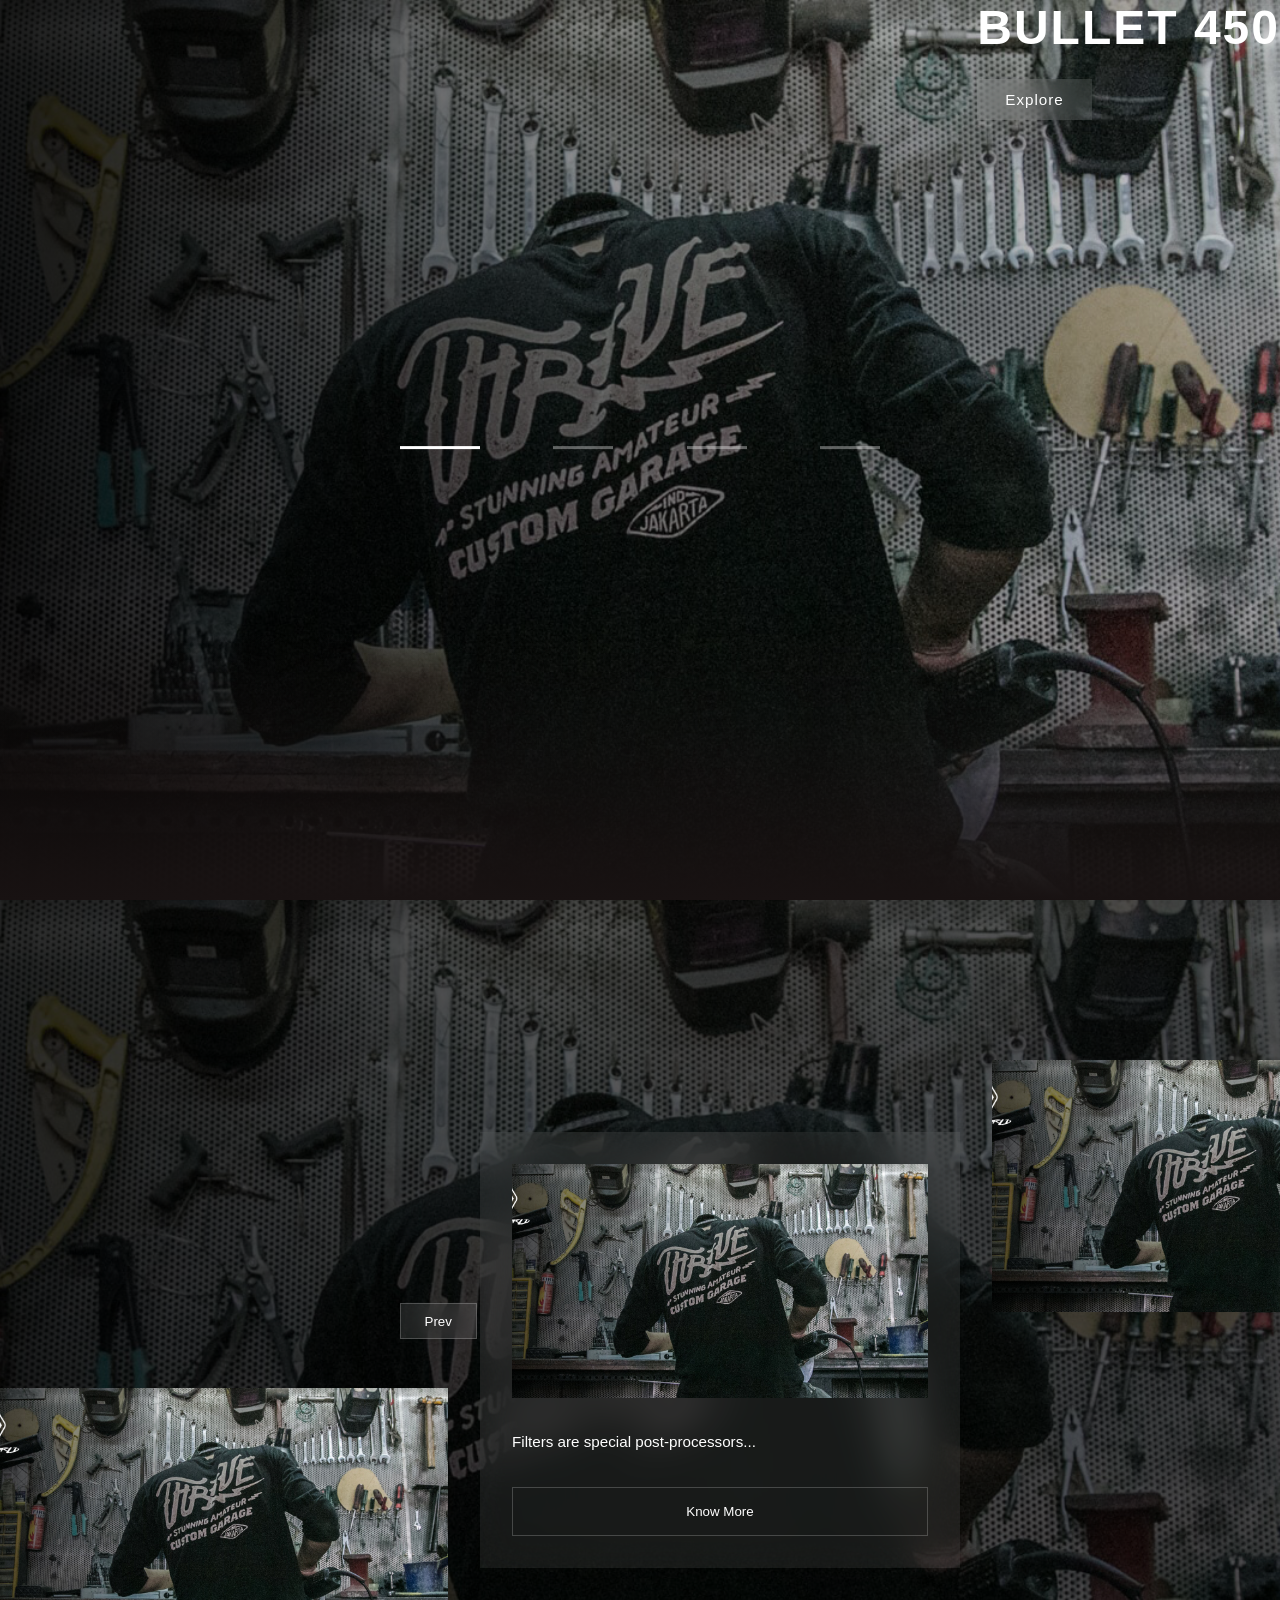
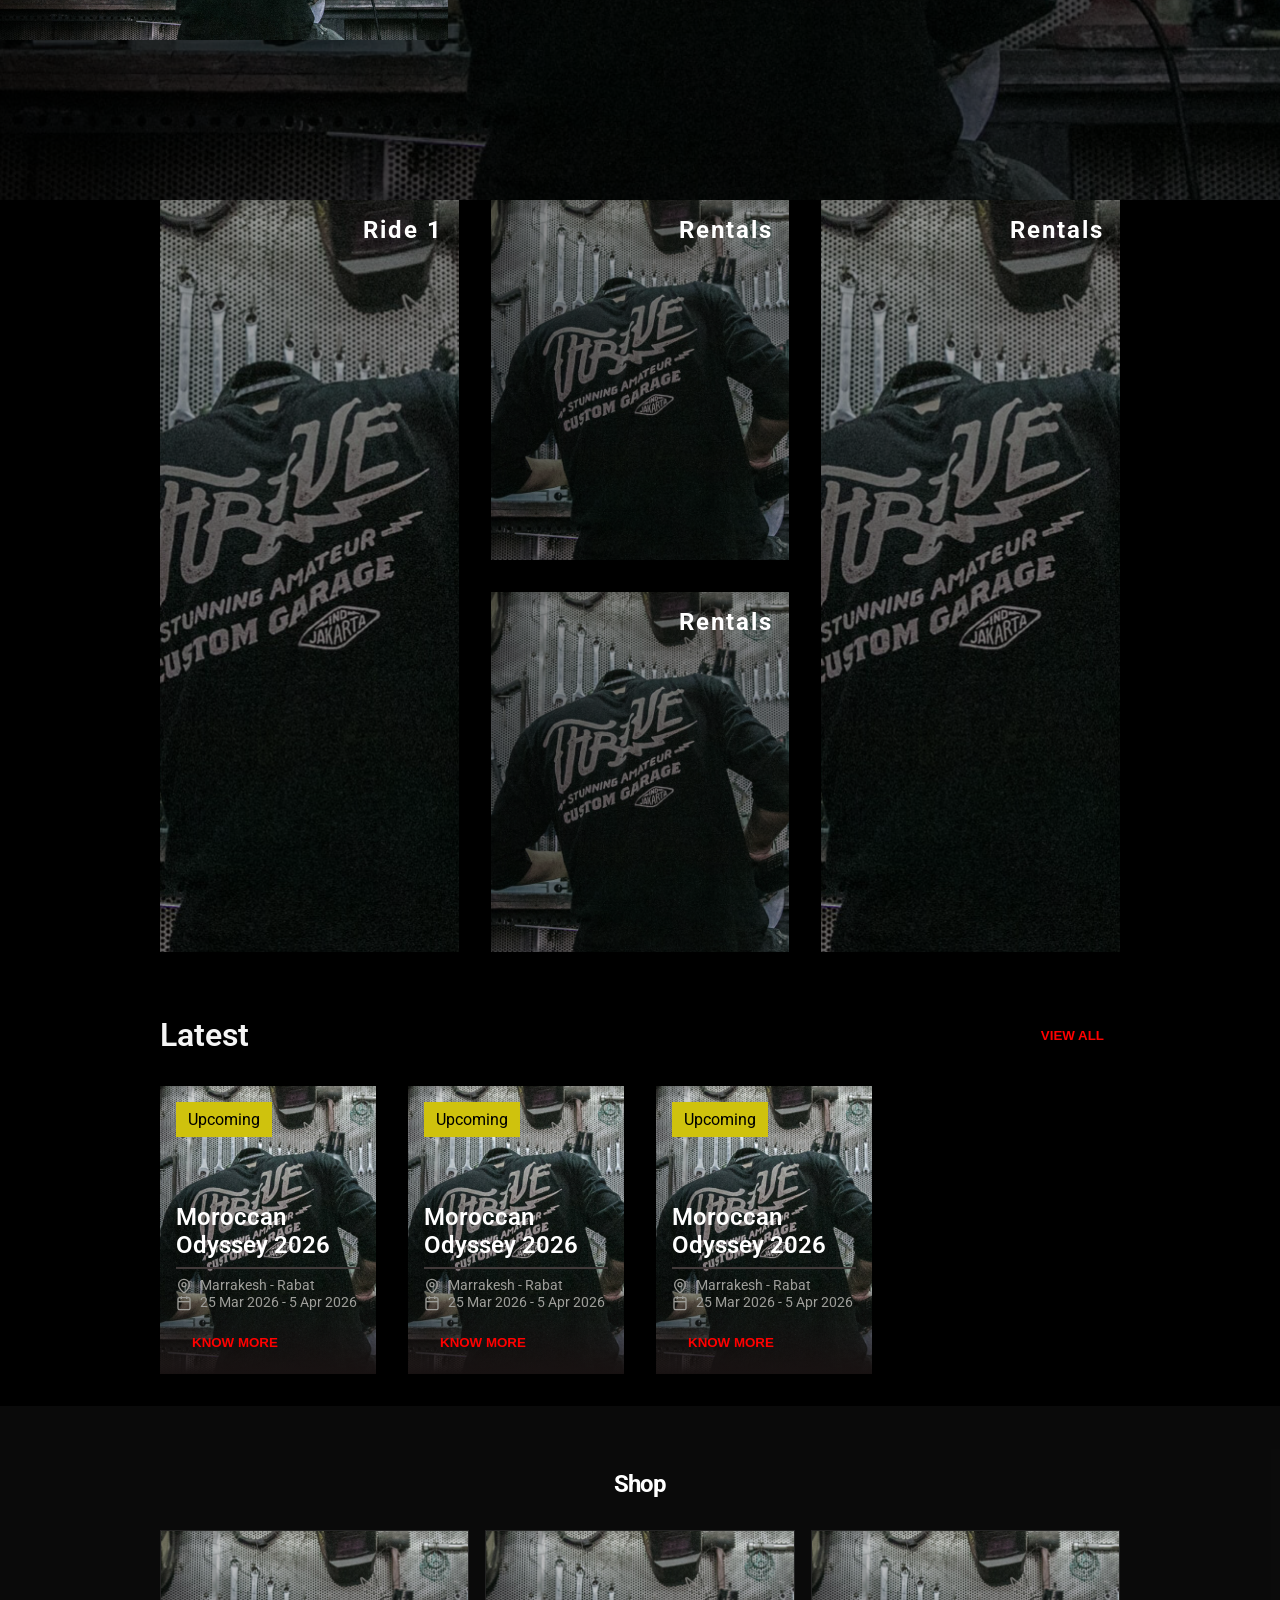
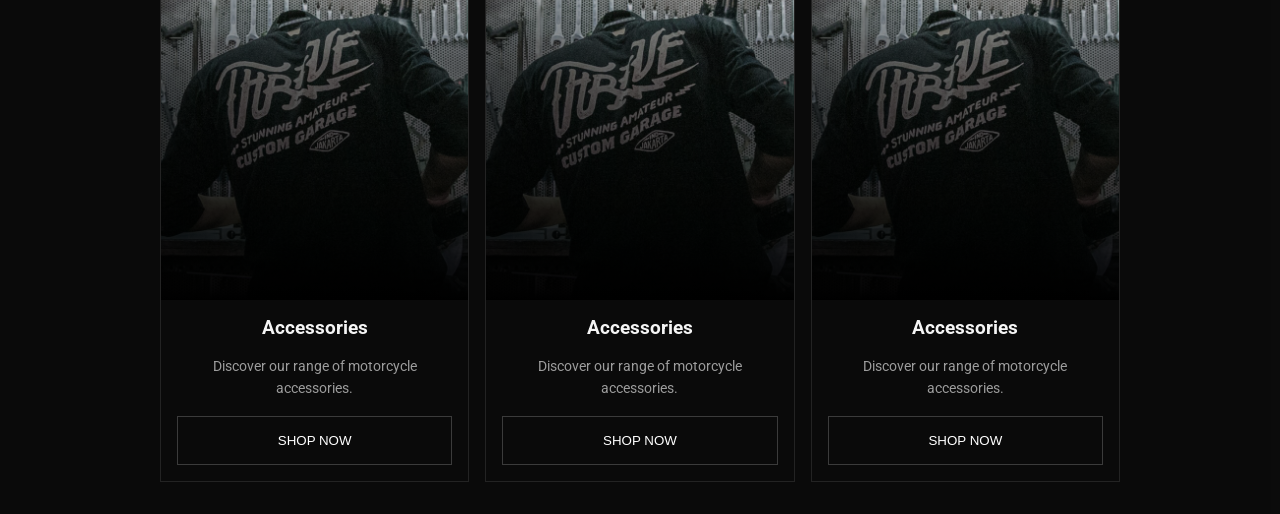
==== index.html @ ddded39f "Add shop section with layout, styling, and responsive design" ====
<!doctype html>
<html lang="en">
  <head>
    <meta charset="UTF-8" />
    <meta name="viewport" content="width=device-width, initial-scale=1.0" />
    <title>Document</title>

    <link rel="preconnect" href="https://fonts.googleapis.com" />
    <link
      href="https://fonts.googleapis.com/css2?family=Roboto:wght@400;700&display=swap"
      rel="stylesheet"
    />

    <link rel="stylesheet" href="/index.css" />
    <link rel="stylesheet" href="/styles/latest.css" />
    <link rel="stylesheet" href="/styles/shop.css" />
  </head>
  <body>
    <!-- Hero Slider-->

    <section class="hero-banner-slide">
      <div class="background">
        <img src="/assets/image.jpg" alt="Hero Banner Slide 1" />
      </div>
      <div class="top-content">
        <div class="content-wrapper">
          <div class="inner-wrapper">
            <div class="info">
              <h2>Bullet 450</h2>
              <button>Explore</button>
            </div>

            <div class="navigation-container">
              <div class="navigation-item active"></div>
              <div class="navigation-item"></div>
              <div class="navigation-item"></div>
              <div class="navigation-item"></div>
            </div>
          </div>
        </div>
      </div>
    </section>

    <!-- Headlights Slider-->
    <div class="highlight-slider">
      <div class="background">
        <img src="/assets/image.jpg" />
      </div>
      <div class="bg-overlay"></div>

      <div class="top-content-wrapper">
        <div class="navigation-container">
          <button>Prev</button>
          <button>Next</button>
        </div>

        <div class="slides-track">
          <div class="side-slide left-slide">
            <img src="/assets/image.jpg" />
          </div>

          <div class="center-slide">
            <div class="card-wrapper">
              <div class="image-wrapper">
                <img src="/assets/image.jpg" />
              </div>
              <p>Filters are special post-processors...</p>
              <button>Know More</button>
            </div>
          </div>

          <div class="side-slide right-slide">
            <img src="/assets/image.jpg" />
          </div>
        </div>
      </div>
    </div>

    <!-- Motorcycles -->
    <!-- Moto Culture -->
    <!-- Rides -->
    <section class="page-container">
      <div class="rides-container">
        <div class="ride-card one">
          <div class="image-wrapper">
            <img src="/assets/image.jpg" />
          </div>
          <div class="content-wrapper">
            <h3>Ride 1</h3>
          </div>
        </div>

        <div class="ride-card two">
          <div class="image-wrapper">
            <img src="/assets/image.jpg" />
          </div>
          <div class="content-wrapper">
            <h3>Rentals</h3>
          </div>
        </div>

        <div class="ride-card three">
          <div class="image-wrapper">
            <img src="/assets/image.jpg" />
          </div>
          <div class="content-wrapper">
            <h3>Rentals</h3>
          </div>
        </div>

        <div class="ride-card four">
          <div class="image-wrapper">
            <img src="/assets/image.jpg" />
          </div>
          <div class="content-wrapper">
            <h3>Rentals</h3>
          </div>
        </div>
      </div>
    </section>
    <!--  Latest-->

    <div class="page-container">
      <section class="latest-container">
        <div class="latest-top-content">
          <h2>Latest</h2>
          <button>View All</button>
        </div>

        <div class="latest-cards-container">
          <div class="latest-card">
            <div class="image-wrapper">
              <img src="/assets/image.jpg" alt="Moroccan Odyssey" />
            </div>

            <div class="content-wrapper">
              <span class="availability-status">Upcoming</span>

              <div class="card-content">
                <h3>Moroccan Odyssey 2026</h3>

                <div class="divider"></div>

                <p>
                  <!-- Map Icon -->
                  <svg
                    xmlns="http://www.w3.org/2000/svg"
                    viewBox="0 0 24 24"
                    fill="none"
                    stroke="currentColor"
                    stroke-width="2"
                  >
                    <path
                      d="M20 10c0 4.993-5.539 10.193-7.399 11.799a1 1 0 0 1-1.202 0C9.539 20.193 4 14.993 4 10a8 8 0 0 1 16 0"
                    />
                    <circle cx="12" cy="10" r="3" />
                  </svg>
                  <span>Marrakesh - Rabat</span>
                </p>

                <p>
                  <!-- Calendar Icon -->
                  <svg
                    xmlns="http://www.w3.org/2000/svg"
                    viewBox="0 0 24 24"
                    fill="none"
                    stroke="currentColor"
                    stroke-width="2"
                  >
                    <path d="M8 2v4" />
                    <path d="M16 2v4" />
                    <rect width="18" height="18" x="3" y="4" rx="2" />
                    <path d="M3 10h18" />
                  </svg>
                  <span>25 Mar 2026 - 5 Apr 2026</span>
                </p>

                <button class="know-more-btn">Know More</button>
              </div>
            </div>
          </div>
          <div class="latest-card">
            <div class="image-wrapper">
              <img src="/assets/image.jpg" alt="Moroccan Odyssey" />
            </div>

            <div class="content-wrapper">
              <span class="availability-status">Upcoming</span>

              <div class="card-content">
                <h3>Moroccan Odyssey 2026</h3>

                <div class="divider"></div>

                <p>
                  <!-- Map Icon -->
                  <svg
                    xmlns="http://www.w3.org/2000/svg"
                    viewBox="0 0 24 24"
                    fill="none"
                    stroke="currentColor"
                    stroke-width="2"
                  >
                    <path
                      d="M20 10c0 4.993-5.539 10.193-7.399 11.799a1 1 0 0 1-1.202 0C9.539 20.193 4 14.993 4 10a8 8 0 0 1 16 0"
                    />
                    <circle cx="12" cy="10" r="3" />
                  </svg>
                  <span>Marrakesh - Rabat</span>
                </p>

                <p>
                  <!-- Calendar Icon -->
                  <svg
                    xmlns="http://www.w3.org/2000/svg"
                    viewBox="0 0 24 24"
                    fill="none"
                    stroke="currentColor"
                    stroke-width="2"
                  >
                    <path d="M8 2v4" />
                    <path d="M16 2v4" />
                    <rect width="18" height="18" x="3" y="4" rx="2" />
                    <path d="M3 10h18" />
                  </svg>
                  <span>25 Mar 2026 - 5 Apr 2026</span>
                </p>

                <button class="know-more-btn">Know More</button>
              </div>
            </div>
          </div>
          <div class="latest-card">
            <div class="image-wrapper">
              <img src="/assets/image.jpg" alt="Moroccan Odyssey" />
            </div>

            <div class="content-wrapper">
              <span class="availability-status">Upcoming</span>

              <div class="card-content">
                <h3>Moroccan Odyssey 2026</h3>

                <div class="divider"></div>

                <p>
                  <!-- Map Icon -->
                  <svg
                    xmlns="http://www.w3.org/2000/svg"
                    viewBox="0 0 24 24"
                    fill="none"
                    stroke="currentColor"
                    stroke-width="2"
                  >
                    <path
                      d="M20 10c0 4.993-5.539 10.193-7.399 11.799a1 1 0 0 1-1.202 0C9.539 20.193 4 14.993 4 10a8 8 0 0 1 16 0"
                    />
                    <circle cx="12" cy="10" r="3" />
                  </svg>
                  <span>Marrakesh - Rabat</span>
                </p>

                <p>
                  <!-- Calendar Icon -->
                  <svg
                    xmlns="http://www.w3.org/2000/svg"
                    viewBox="0 0 24 24"
                    fill="none"
                    stroke="currentColor"
                    stroke-width="2"
                  >
                    <path d="M8 2v4" />
                    <path d="M16 2v4" />
                    <rect width="18" height="18" x="3" y="4" rx="2" />
                    <path d="M3 10h18" />
                  </svg>
                  <span>25 Mar 2026 - 5 Apr 2026</span>
                </p>

                <button class="know-more-btn">Know More</button>
              </div>
            </div>
          </div>
        </div>
      </section>
    </div>
    <!-- Legacy -->
    <!-- Locate us -->
    <!-- Shop -->
    <section class="shop-section">
      <div class="page-container">
        <h2 class="header-title-gap">Shop</h2>

        <div class="shop-container">
          <div class="shop-card">
            <div class="image-wrapper">
              <img src="/assets/image.jpg" />
              <div class="overlay"></div>
            </div>

            <div class="shop-content-wrapper">
              <h3>Accessories</h3>
              <p>Discover our range of motorcycle accessories.</p>
              <button>Shop Now</button>
            </div>
          </div>

          <div class="shop-card">
            <div class="image-wrapper">
              <img src="/assets/image.jpg" />
              <div class="overlay"></div>
            </div>

            <div class="shop-content-wrapper">
              <h3>Accessories</h3>
              <p>Discover our range of motorcycle accessories.</p>
              <button>Shop Now</button>
            </div>
          </div>
          <div class="shop-card">
            <div class="image-wrapper">
              <img src="/assets/image.jpg" />
              <div class="overlay"></div>
            </div>

            <div class="shop-content-wrapper">
              <h3>Accessories</h3>
              <p>Discover our range of motorcycle accessories.</p>
              <button>Shop Now</button>
            </div>
          </div>
        </div>
      </div>
    </section>
  </body>
</html>
---- index.css ----
/* Reset */
* {
  margin: 0;
  padding: 0;
  box-sizing: border-box;

}
body{
    background-color: #000;
    color: whitesmoke;
    font-family: 'Roboto', sans-serif;
}
/* Hero Section */
.hero-banner-slide {
  position: relative;
  width: 100%;
  height: 100vh;
  overflow: hidden;
  font-family: Arial, Helvetica, sans-serif;
}

/* Background Image */
.hero-banner-slide .background {
  position: absolute;
  inset: 0;
  z-index: 0;
}

.hero-banner-slide .background img {
  width: 100%;
  height: 100%;
  object-fit: cover;
}

/* Softer Overlay (so blur can show) */
.hero-banner-slide::after {
  content: "";
  position: absolute;
  inset: 0;
  background: linear-gradient(
    to right,
    rgba(0, 0, 0, 0.75),
    rgba(0, 0, 0, 0.4),
    rgba(0, 0, 0, 0.2)
  );
  z-index: 1;
}

/* Top Content */
.hero-banner-slide .top-content {
  position: relative;
  z-index: 2;
  width: 100%;
  height: 100%;
}

/* Content Wrapper */
.hero-banner-slide .content-wrapper {
  height: 100%;
  position: absolute;
  top: 0;
  left: 0;

  padding-left: 10rem;
  padding-bottom: 4rem;

  display: flex;
  justify-content: flex-start;
  align-items: flex-end;
}

/* Inner Layout */
.hero-banner-slide .inner-wrapper {
  height: 50%;
  display: flex;
  flex-direction: column;
  justify-content: space-between;


}

/* Info Block (Glass Effect Container) */
.hero-banner-slide .info {




}

/* Heading */
.hero-banner-slide h2 {
  font-size: 3rem;
  font-weight: 700;
  letter-spacing: 2px;
  text-transform: uppercase;
  margin-bottom: 1.5rem;
  color: #fff;
}

/* Button (Glass Style) */
.hero-banner-slide button {
  padding: 12px 28px;
  font-size: 0.95rem;

border: none;
  background: rgba(255, 255, 255, 0.12);
  backdrop-filter: blur(12px);
  -webkit-backdrop-filter: blur(12px);

  color: #fff;
  cursor: pointer;
  transition: all 0.3s ease;
  font-weight: 500;
  letter-spacing: 1px;
}

.hero-banner-slide button:hover {
  background: #ffffff;
  color: #000;
  transform: translateY(-3px);
}

/* Navigation */
.navigation-container {
  display: flex;
  gap: 14px;
}

.navigation-item {
  width: 60px;
  height: 3px;
  background-color: rgba(255, 255, 255, 0.35);
  transition: all 0.3s ease;
  cursor: pointer;
}

.navigation-item.active {
  background-color: #ffffff;
  width: 80px;
}

/* Responsive */
@media (max-width: 768px) {
  .hero-banner-slide .content-wrapper {
    padding-left: 2rem;
    padding-bottom: 2rem;
  }

  .hero-banner-slide h2 {
    font-size: 2rem;
  }

  .hero-banner-slide .info {
    padding: 1.5rem;
  }
}


/* ===== MAIN CONTAINER ===== */

.highlight-slider {
  position: relative;
  width: 100%;
  height: 100vh;
  overflow: hidden;
  font-family: Arial, Helvetica, sans-serif;

  padding-block: 10rem;
}

/* ===== BACKGROUND ===== */

.background {
  position: absolute;
  inset: 0;
  z-index: 0;
}

.background img {
  width: 100%;
  height: 100%;
  object-fit: cover;
}

.bg-overlay {
  position: absolute;
  inset: 0;
  background: rgba(0, 0, 0, 0.65);
  z-index: 1;
}

/* ===== CONTENT WRAPPER ===== */

.top-content-wrapper {
  position: relative;
  z-index: 2;
  height: 100%;
  display: flex;
  flex-direction: column;
  justify-content: center;
}

/* ===== NAVIGATION ===== */

.navigation-container {
  position: absolute;
  top: 50%;
  left: 50%;
  transform: translate(-50%, -130%);
  width: 30rem; /* same as center card */
  display: flex;
  justify-content: space-between;
  pointer-events: auto;
}

.navigation-container button {
  background: rgba(255,255,255,0.1);
  border: 1px solid rgba(255,255,255,0.2);
  color: #fff;
  padding: 0.6rem 1.5rem;
  cursor: pointer;
  backdrop-filter: blur(10px);
  transition: 0.3s ease;
}

.navigation-container button:hover {
  background: #fff;
  color: #000;
}

/* ===== SLIDES TRACK (IMPORTANT FOR LATER TRANSLATE-X) ===== */

.slides-track {
  display: flex;
  align-items: center;
  height: 100%;
  transition: transform 0.6s ease;
}

/* ===== SIDE SLIDES ===== */

.side-slide {
  flex: 0 0 35vw;
  position: relative;
  overflow: hidden;
  aspect-ratio: 16 / 9;
}

.side-slide img {
  width: 100%;
  height: 100%;
  object-fit: cover;
}

/* Left = Top aligned */
.left-slide {
  align-self: flex-end;
}

/* Right = Bottom aligned */
.right-slide {
  align-self: flex-start;
}

/* ===== CENTER SLIDE ===== */

.center-slide {
  flex: 0 0 auto;
  display: flex;
  justify-content: center;
  padding: 0 2rem;
}

/* ===== CARD ===== */

.card-wrapper {
  width: 30rem;
  padding: 2rem;

  background: rgba(255, 255, 255, 0.08);
  backdrop-filter: blur(20px);
  -webkit-backdrop-filter: blur(20px);

  color: #fff;
  display: flex;
  flex-direction: column;
  gap: 2rem;
}

/* Image in card */
.image-wrapper {
  width: 100%;
  aspect-ratio: 16/9;
  overflow: hidden;
}

.image-wrapper img {
  width: 100%;
  height: 100%;
  object-fit: cover;
}

/* Text */
.card-wrapper p {
  line-height: 1.6;
  font-size: 0.95rem;
}

/* Button */
.card-wrapper button {
  padding: 1rem;
  border: 1px solid rgba(255,255,255,0.2);
  background: transparent;
  color: #fff;
  cursor: pointer;
  transition: 0.3s ease;
}

.card-wrapper button:hover {
  background: #fff;
  color: #000;
}

/* ===== RESPONSIVE ===== */

@media (max-width: 1024px) {
  .side-slide {
    display: none;
  }

  .navigation-container {
    width: 90%;
  }

  .card-wrapper {
    width: 90%;
  }
}






.rides-container {
 
  position: relative;
  display: grid;
  grid-template-columns: repeat(3, 1fr);
  grid-template-rows: repeat(2, 40vh); 
  gap: 2rem;
}

/* Each grid item */
.rides-container .ride-card {
  position: relative;
  overflow: hidden; /* ensures clean crop */
}

/* Grid Areas */
.rides-container .one {
  grid-area: 1 / 1 / 3 / 2;
}

.rides-container .two {
  grid-area: 1 / 2 / 2 / 3;
}

.rides-container .three {
  grid-area: 2 / 2 / 3 / 3;
}

.rides-container .four {
  grid-area: 1 / 3 / 3 / 4;
}

/* Make image fill entire card */
.rides-container .image-wrapper {
  position: absolute;  /* THIS WAS MISSING */
  inset: 0;
  width: 100%;
  height: 100%;
}

.rides-container .image-wrapper img {
  width: 100%;
  height: 100%;
  object-fit: cover;
  display: block;
}

/* Overlay content */
.rides-container .content-wrapper {
  position: absolute;
  inset: 0;
  z-index: 2;

  background: rgba(0, 0, 0, 0.35);

  display: flex;
  align-items: flex-end;
  padding: 1rem;
}

.rides-container .content-wrapper h3 {
  font-size: 1.5rem;
  font-weight: 700;
  letter-spacing: 2px;
  color: #fff;
}


.page-container {
padding-inline: 10rem;

}

.header-title-gap{
    padding-block: 2rem;
}
---- styles/latest.css ----
.latest-container {
        padding: 2rem 0;
      }

      .latest-top-content {
        display: flex;
        justify-content: space-between;
        align-items: center;
        padding-block: 2rem;
      }

      .latest-top-content h2 {
        font-size: 2rem;
        font-weight: 600;
      }

      .latest-top-content button {
        padding: 0.5rem 1rem;
        background-color: transparent;
        color: red;
        font-weight: 700;
        text-transform: uppercase;
        border: none;
        cursor: pointer;
      }

      .latest-cards-container {
        display: grid;
        grid-template-columns: repeat(4, 1fr);
        gap: 2rem;
      }

      .latest-card {
        position: relative;
        overflow: hidden;
      }

      .latest-card .image-wrapper {
        width: 100%;
        aspect-ratio: 3 / 4;
      }

      .latest-card .image-wrapper img {
        width: 100%;
        height: 100%;
        object-fit: cover;
      }

      .content-wrapper {
        position: absolute;
        inset: 0;
        background-image: linear-gradient(
          to bottom,
          rgba(64, 64, 64, 0) 50%,
          rgba(64, 64, 64, 0) 60%,
          rgba(64, 64, 64, 0) 70%,
          rgb(24, 18, 18) 100%
        );
        color: white;
        display: flex;
        flex-direction: column;
        justify-content: space-between;
      }

      .availability-status {
        background-color: rgb(207, 194, 13);
        padding: 0.5rem 0.75rem;
        color: black;
        width: fit-content;
        margin: 1rem;
      }

      .card-content {
        padding: 1rem;
      }

      .divider {
        width: 100%;
        height: 2px;
        background-color: rgb(65, 58, 58);
        margin: 0.5rem 0;
      }

      .card-content h3 {
        font-size: 1.5rem;
        font-weight: 600;
      }

      .card-content p {
        display: flex;
        align-items: center;
        gap: 0.5rem;
        color: rgb(158, 158, 154);
        font-size: 0.9rem;
      }

      .card-content p svg {
        width: 1rem;
        height: 1rem;
      }

      .know-more-btn {
        margin-top: 1rem;
        padding: 0.5rem 1rem;
        background-color: transparent;
        color: red;
        font-weight: 700;
        text-transform: uppercase;
        border: none;
        cursor: pointer;
      }
---- styles/shop.css ----
.shop-section{
    background: rgba(36, 35, 35, 0.3);
    padding-block: 2rem;
}

.shop-section h2{
    color: white;
    text-align: center;
    font-size: 1.5rem;
    letter-spacing: -1px;
    font-weight: 700;
}

.shop-container{
    display: flex;
    gap: 1rem;
}

.shop-container .shop-card{
    display: flex;
    flex-direction: column;
    flex: 1;
    border: 1px solid rgba(255,255,255,0.1);
}

.shop-container .shop-card .image-wrapper{
    width: 100%;
    aspect-ratio: 5/6;
    position: relative;
    overflow: hidden;
}

.shop-container .shop-card .image-wrapper img {
  width: 100%;
  height: 100%;
  object-fit: cover;
  display: block;
}

.shop-container .shop-card .image-wrapper .overlay {
  position: absolute;
  inset: 0;
  background: linear-gradient(
    to bottom,
    rgba(0, 0, 0, 0.05) 0%,
    rgba(0, 0, 0, 0.8) 80%,
    rgba(0, 0, 0, 1) 100%
  );
}

.shop-container .shop-card .shop-content-wrapper{
    width: 100%;
    color: whitesmoke;
    display: flex;
    flex-direction: column;
    align-items: center;
    text-align: center;
    gap: 1rem;
    padding: 1rem;
}

.shop-container .shop-card .shop-content-wrapper h3{
    font-size: 1.2rem;
    font-weight: 700;
    text-align: center;
}

.shop-container .shop-card .shop-content-wrapper p{
    font-size: 0.875rem;
    line-height: 1.6;
    color: rgba(255, 255, 255, 0.6);
}

.shop-container .shop-card .shop-content-wrapper button{
    padding: 1rem;
    border: 1px solid rgba(255,255,255,0.2);
    background: transparent;
    color: #fff;
    cursor: pointer;
    transition: 0.3s ease;
    width: 100%;
    text-transform: uppercase;
}

.shop-container .shop-card .shop-content-wrapper button:hover{
    background: rgba(255,255,255,0.2);
}
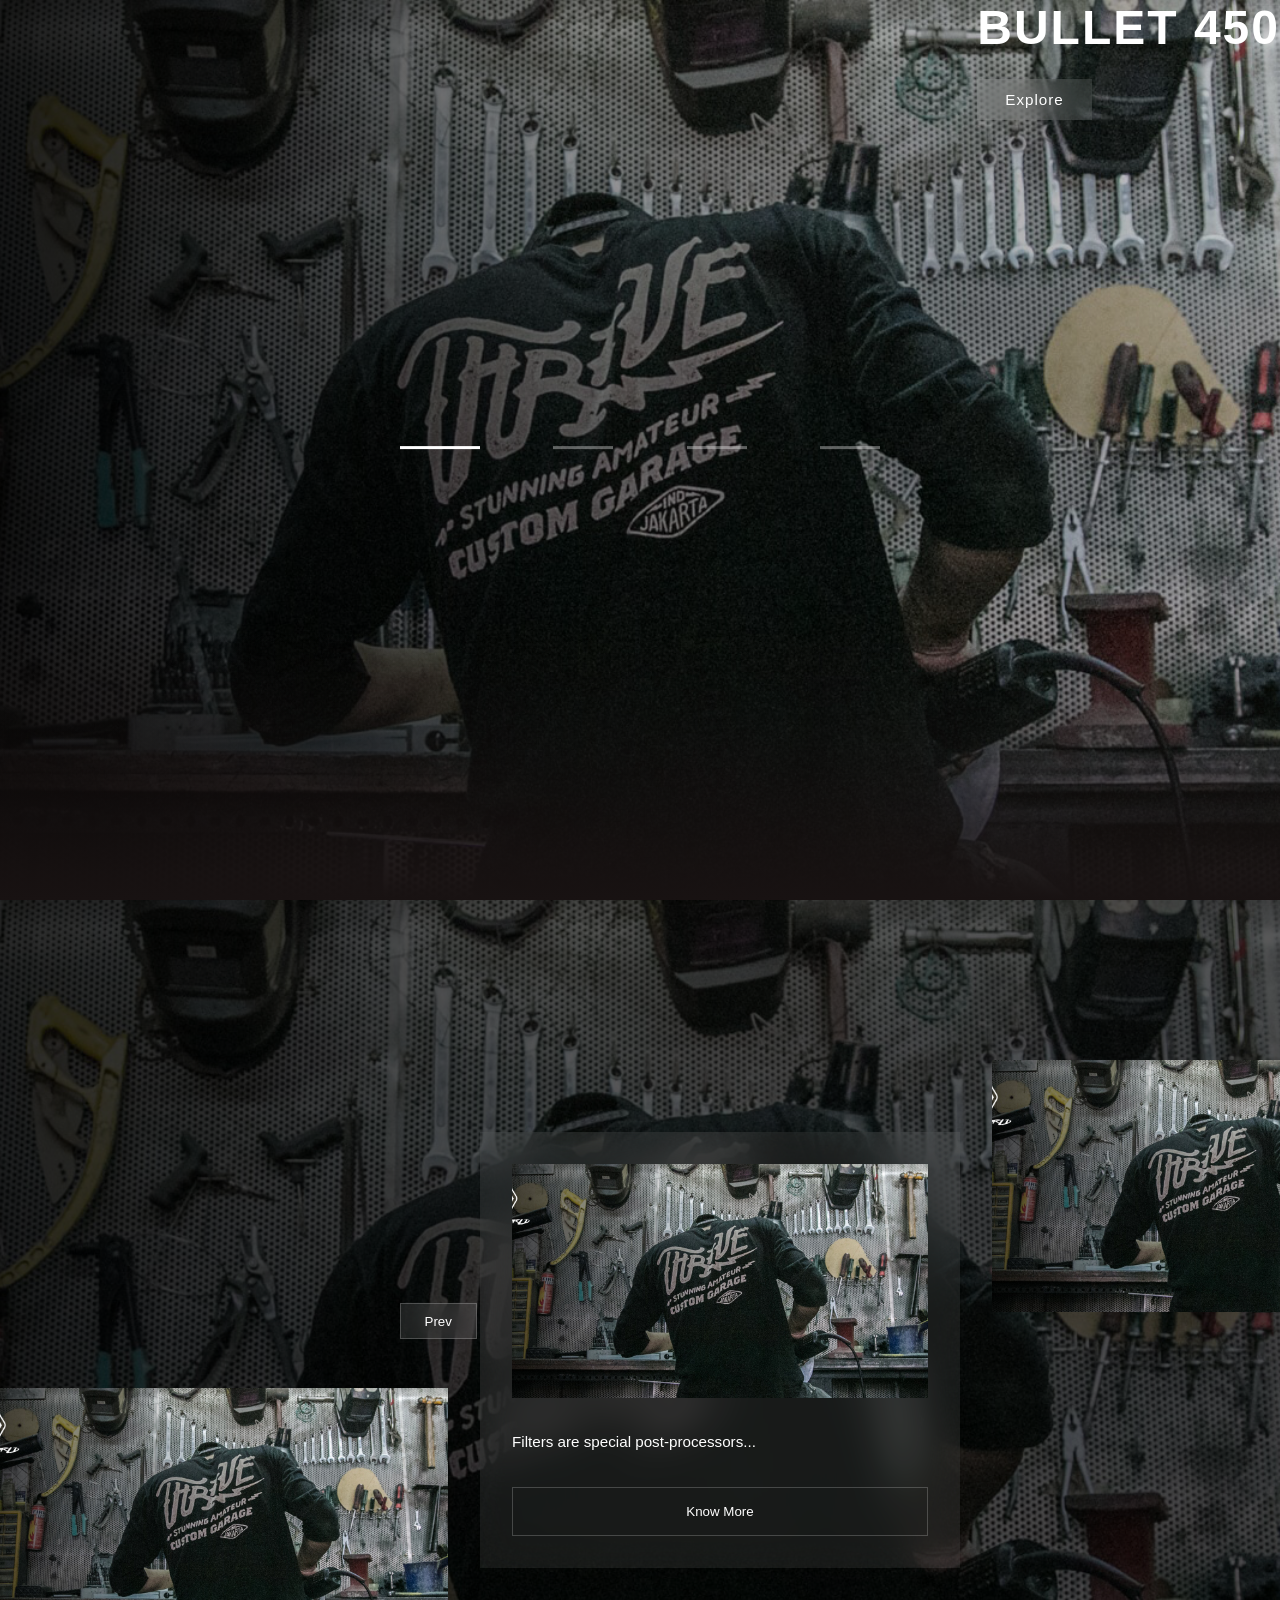
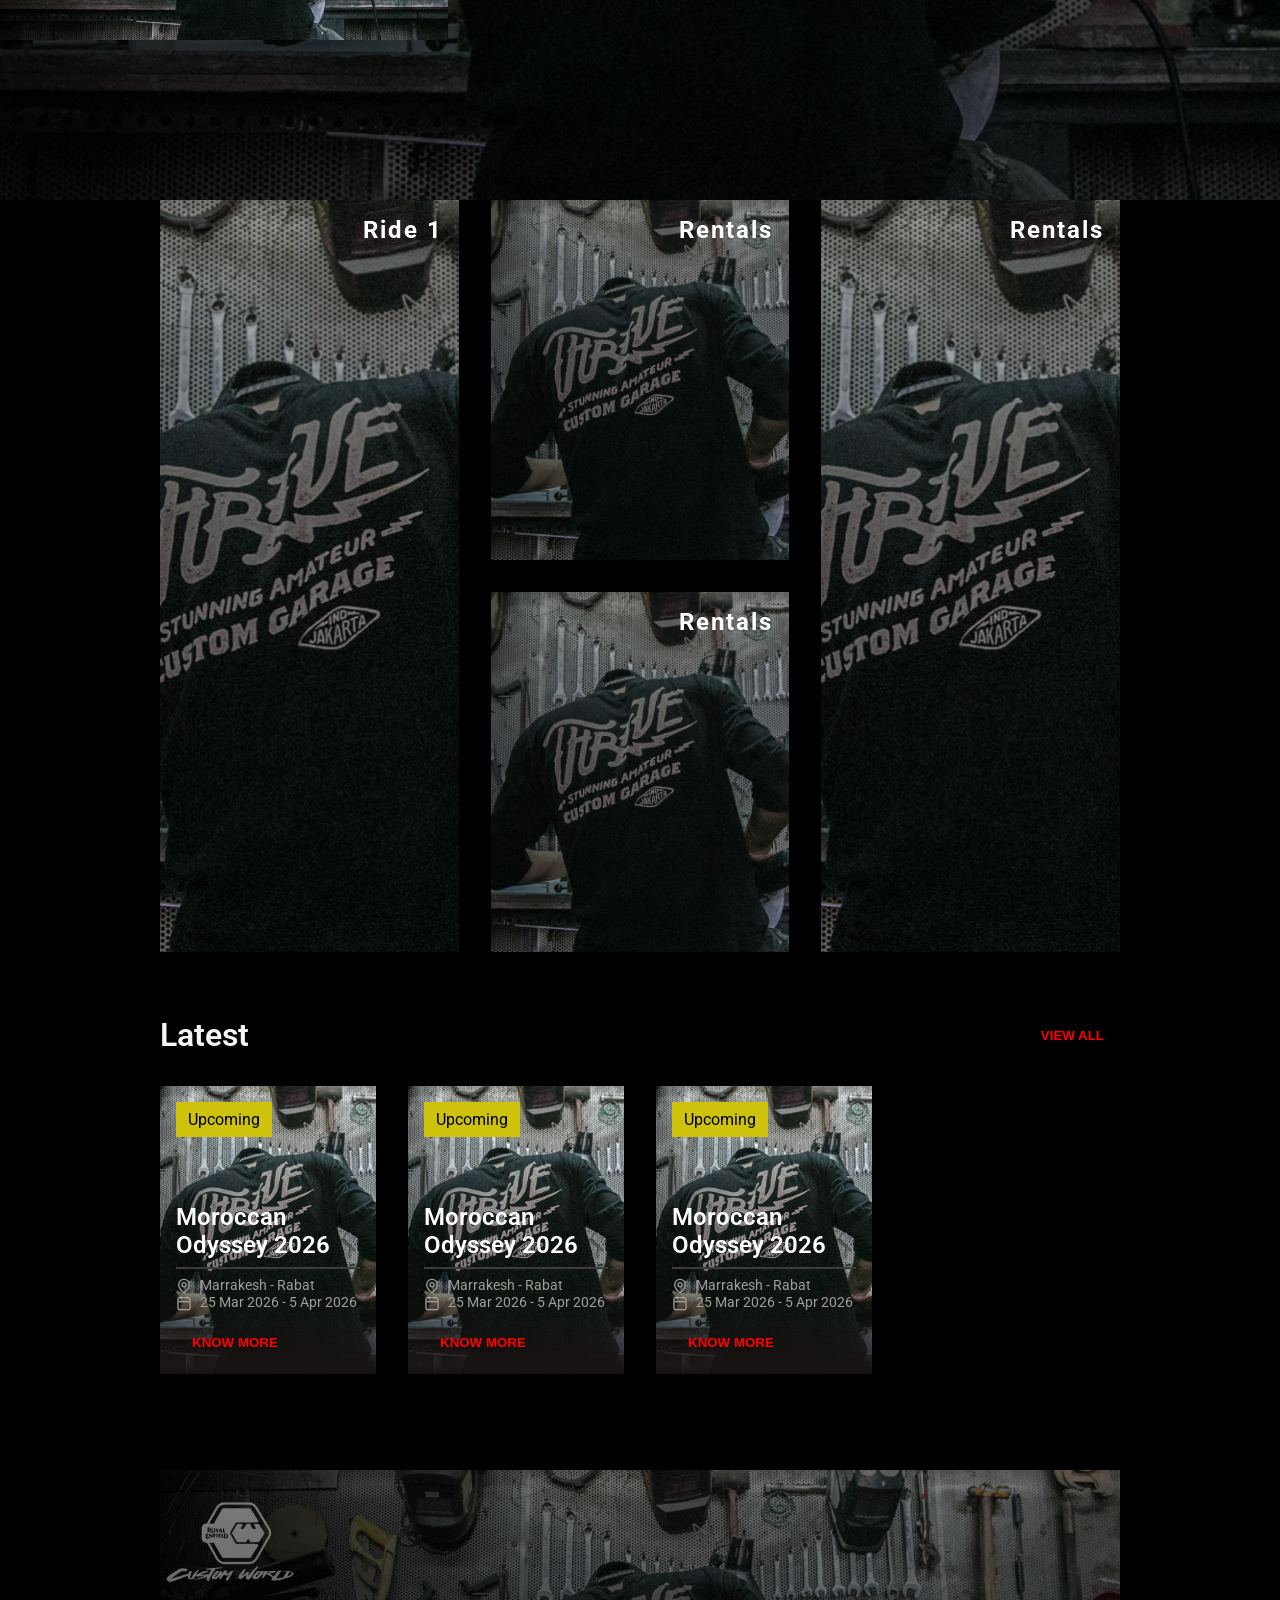
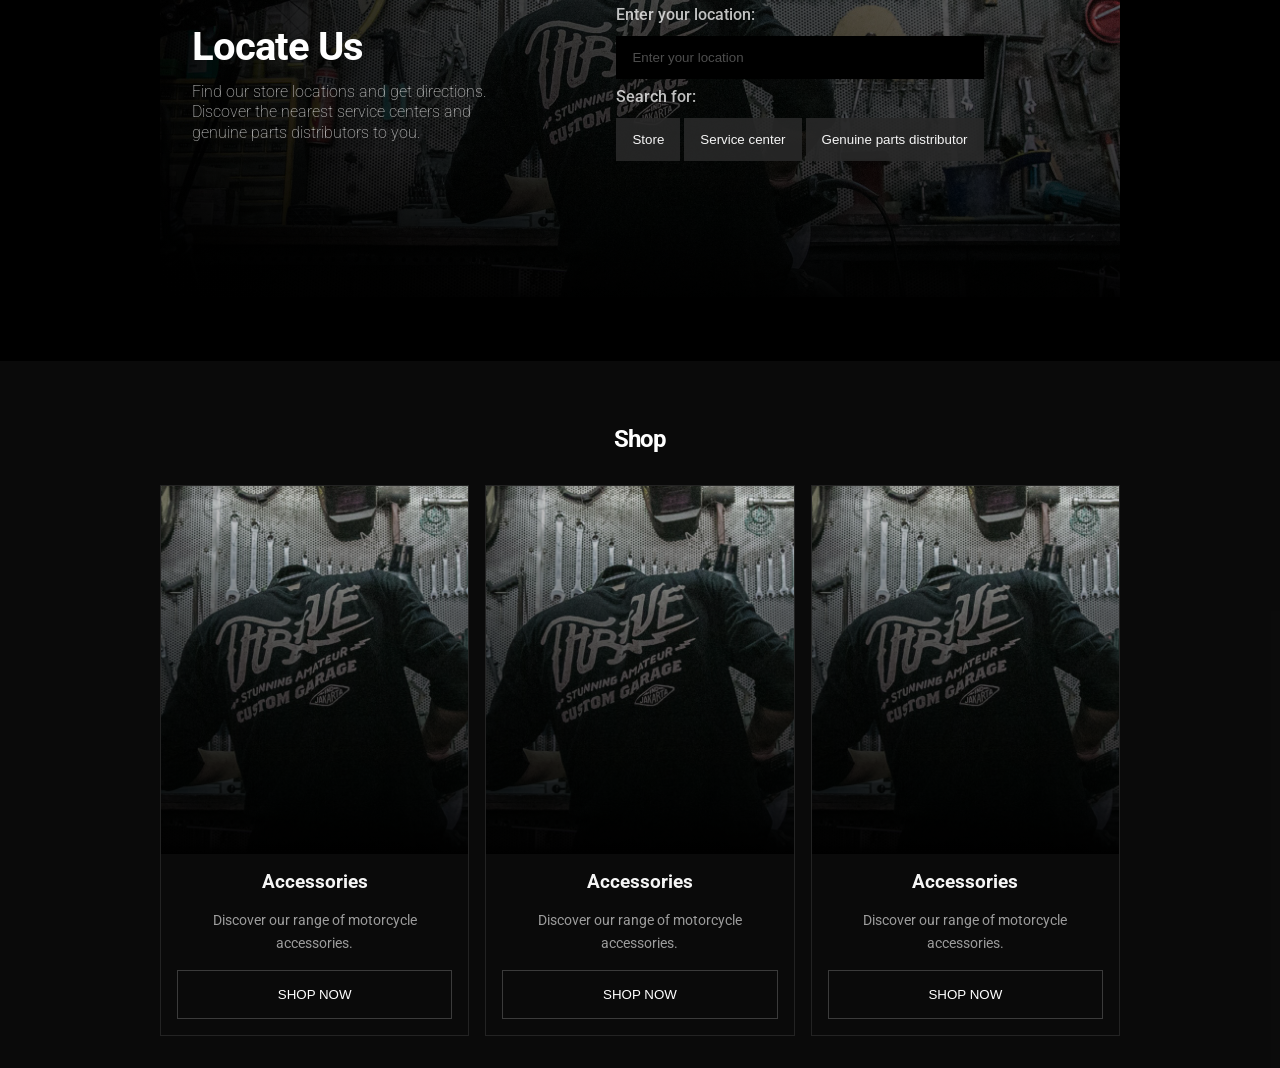
==== commit f564b21b: "Add locate us section with layout, styling, and form functionality" ====
--- a/index.html
+++ b/index.html
@@ -14,6 +14,7 @@
     <link rel="stylesheet" href="/index.css" />
     <link rel="stylesheet" href="/styles/latest.css" />
     <link rel="stylesheet" href="/styles/shop.css" />
+    <link rel="stylesheet" href="/styles/locate.css" />
   </head>
   <body>
     <!-- Hero Slider-->
@@ -286,6 +287,47 @@
     </div>
     <!-- Legacy -->
     <!-- Locate us -->
+    <section class="locate-us-section">
+      <div class="page-container locate-us-container">
+        <div class="bg-image-wrapper">
+          <img src="/assets/image.jpg" />
+        </div>
+
+        <div class="overlay"></div>
+
+        <div class="locate-us-content">
+          <div class="locate-us-info">
+            <h2>Locate Us</h2>
+            <p>
+              Find our store locations and get directions. Discover the nearest
+              service centers and genuine parts distributors to you.
+            </p>
+          </div>
+          <div class="locate-us-form">
+            <form>
+              <div class="form-group">
+                <label for="location">Enter your location:</label>
+                <input
+                  type="text"
+                  id="location"
+                  placeholder="Enter your location"
+                />
+              </div>
+
+              <div class="form-group">
+                <label for="search">Search for:</label>
+                <div>
+                  <button>Store</button>
+                  <button>Service center</button>
+                  <button>Genuine parts distributor</button>
+                </div>
+              </div>
+            </form>
+          </div>
+        </div>
+      </div>
+    </section>
+
     <!-- Shop -->
     <section class="shop-section">
       <div class="page-container">
--- a/styles/locate.css
+++ b/styles/locate.css
@@ -0,0 +1,130 @@
+.locate-us-section {
+  padding: 4rem 0;
+}
+
+
+.locate-us-container {
+  position: relative;
+  margin: auto;
+  width: calc(100vw - 20rem);
+  max-width: 1200px;
+  aspect-ratio: 9/4;
+  overflow: hidden;
+}
+
+
+.bg-image-wrapper {
+  position: absolute;
+  inset: 0;
+}
+
+.bg-image-wrapper img {
+  width: 100%;
+  height: 100%;
+  object-fit: cover; 
+  display: block;
+}
+
+.overlay {
+  position: absolute;
+  inset: 0;
+  background: linear-gradient(
+    to bottom,
+    rgba(0, 0, 0, 0.5) 0%,
+    rgba(0, 0, 0, 0.675) 60%,
+    rgba(0, 0, 0, 0.975) 100%
+  );
+  z-index: 1;
+}
+
+
+.locate-us-content {
+  position: absolute;
+  inset: 0;
+  z-index: 2; 
+  display: flex;
+  justify-content: center;
+  align-items: center;
+  color: white;
+  padding: 2rem;
+}
+
+.locate-us-info{
+max-width: min(20rem,90vw);
+
+}
+
+.locate-us-info h2{
+    font-size: 2.5rem;
+    letter-spacing: -1px;
+    font-weight: 700;
+    margin-bottom: 0.75rem;
+}
+
+.locate-us-info p{
+    color: rgba(255, 255, 255, 0.65);
+    font-size: 1rem;
+    font-weight: 200;
+    line-height: 130%;
+}
+
+.locate-us-form{
+    display: flex;
+    flex-direction: column;
+    justify-content: center;
+    align-items: center;
+    flex: 1;
+}
+
+.locate-us-form form{
+    display: flex;
+    flex-direction: column;
+    justify-content: center;
+    gap: 0.5rem;
+}
+
+.locate-us-form form .form-group{
+    display: flex;
+    flex-direction: column;
+    justify-content: center;
+    gap: 0.5rem;
+}
+
+.locate-us-form form .form-group label{
+    font-size: 1rem;
+    font-weight: 500;
+    color: rgba(255, 255, 255, 0.75);
+    margin-bottom: .25rem;
+}
+
+.locate-us-form form .form-group input{
+    padding: 0.875rem 1rem;
+    border: none;
+    outline: none;
+    background-color: black;
+    color: white;
+}
+
+.locate-us-form form .form-group input::placeholder{
+    color: rgba(255, 255, 255, 0.3);
+    font-weight: 100;
+}
+
+.locate-us-form form .form-group  input:focus{
+    background-color: rgba(255, 255, 255, 0.1);
+    backdrop-filter: blur(8px);
+    -webkit-backdrop-filter: blur(8px);
+}
+
+.locate-us-form form .form-group button{
+    padding: 0.875rem 1rem;
+    border: none;
+    outline: none;
+    background-color: rgba(41, 40, 40, 0.9);
+    color: whitesmoke;
+    cursor: pointer;
+    transition: all 0.3s ease;
+    font-weight: 100;
+
+
+}
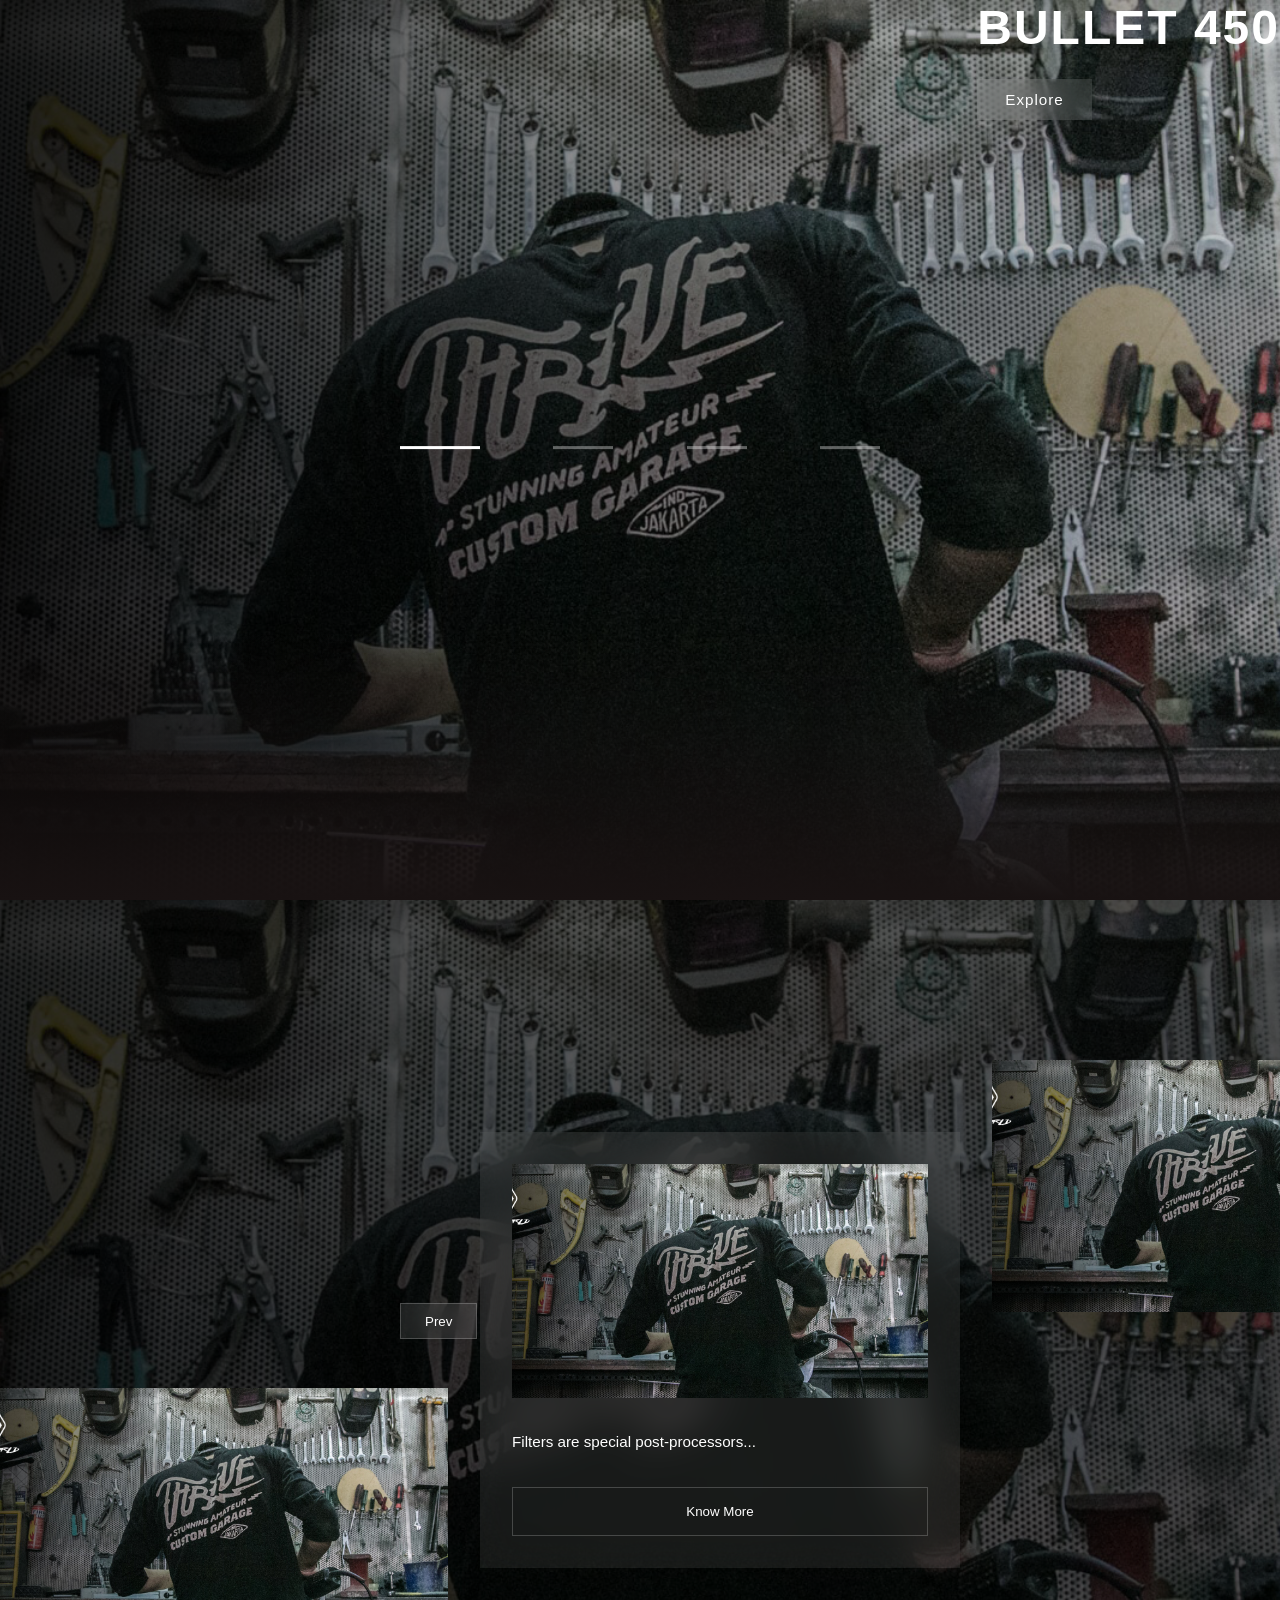
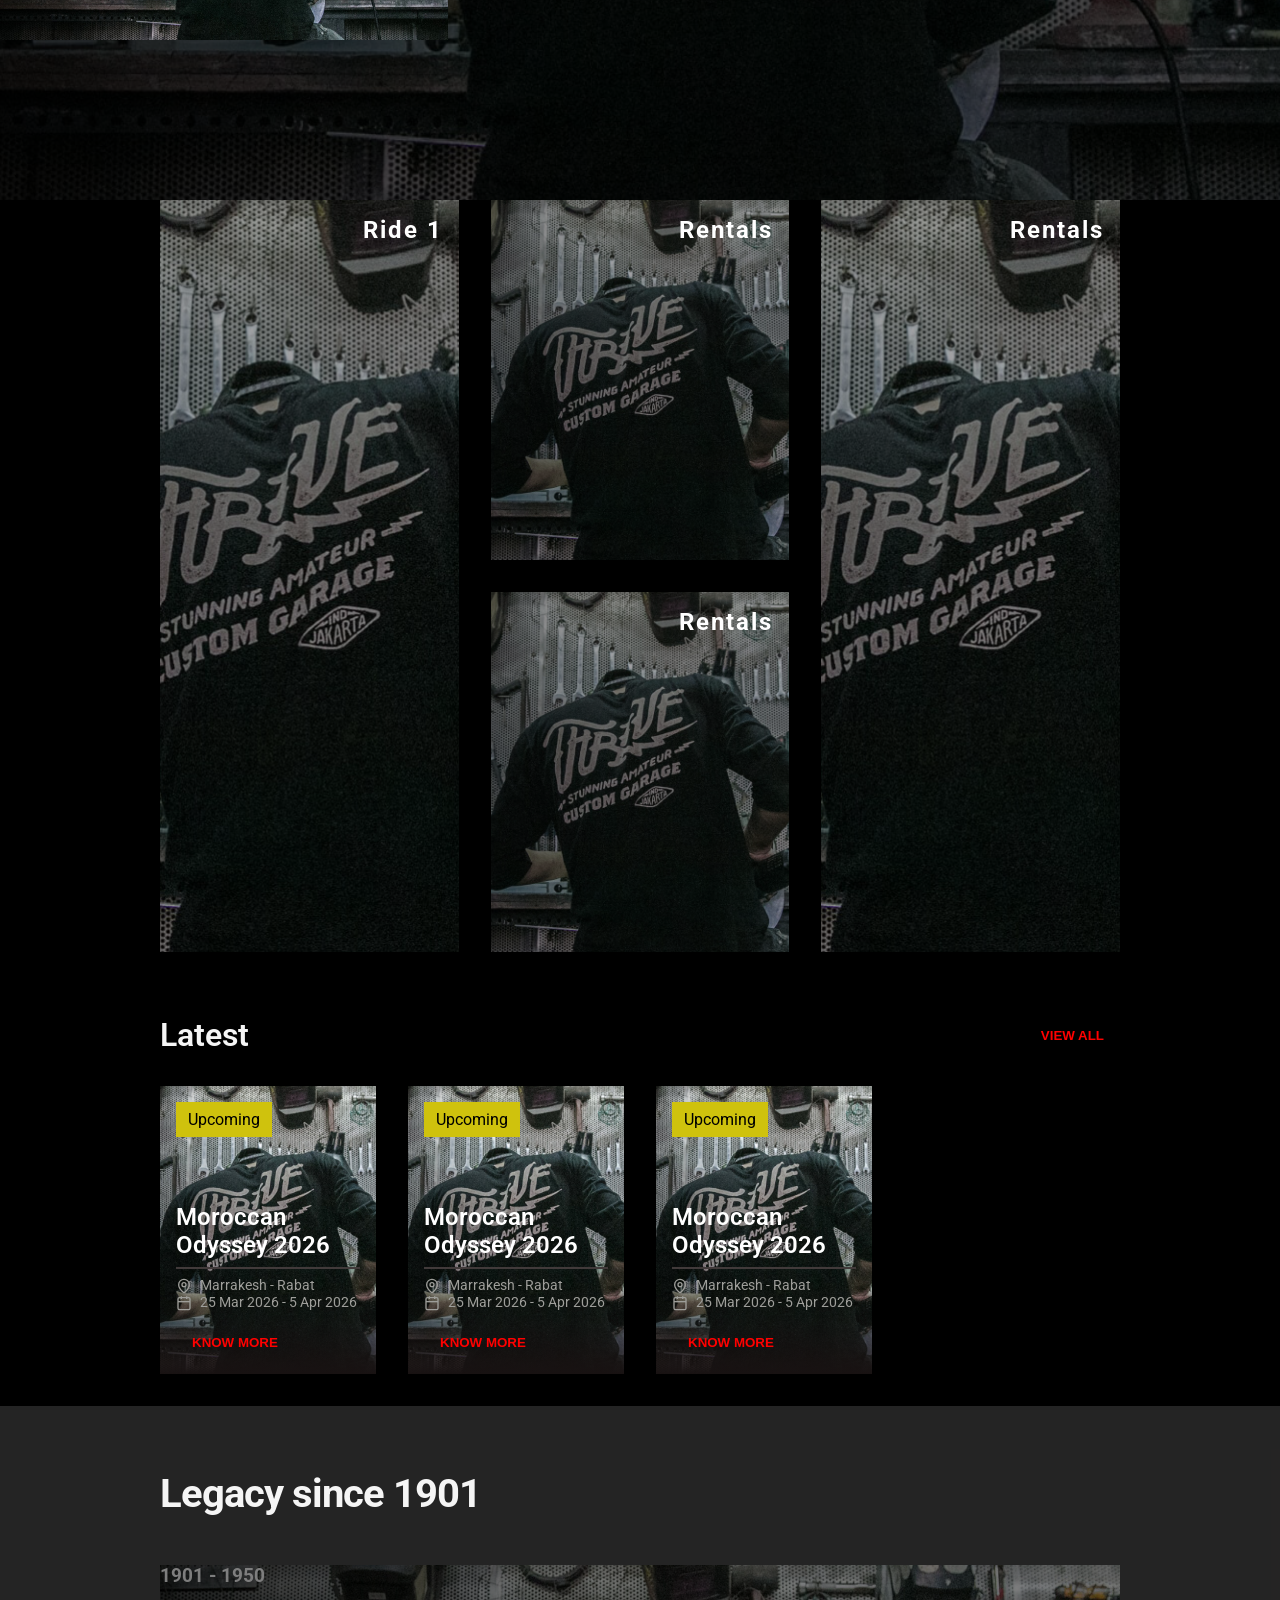
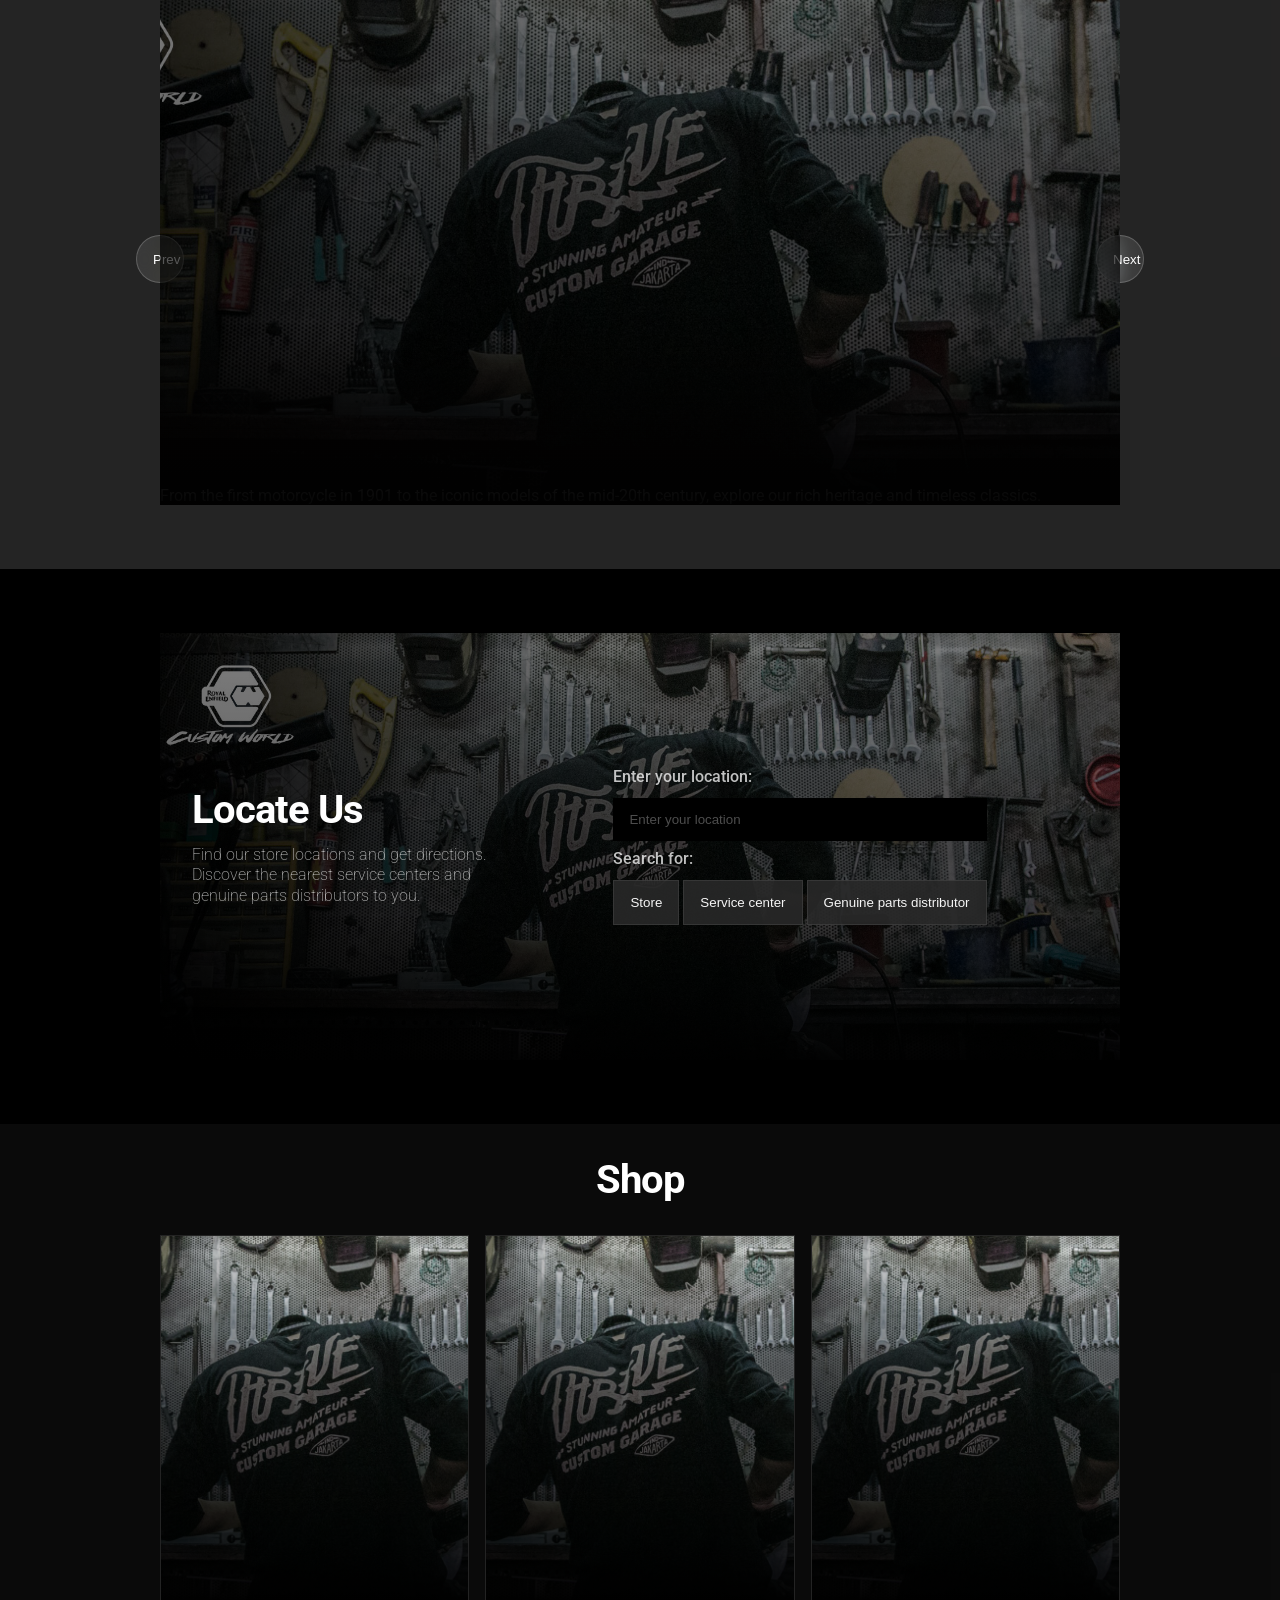
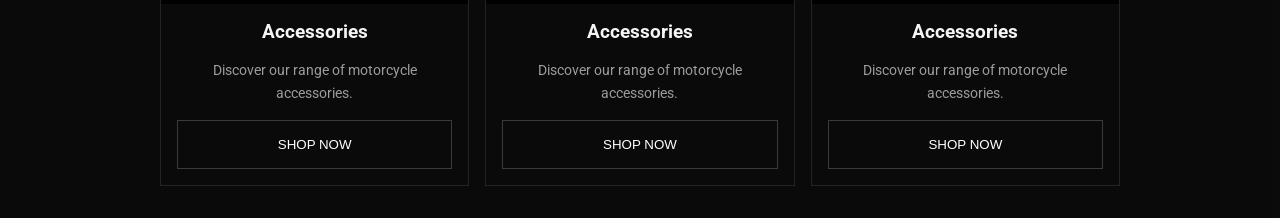
==== commit eb8d2e80: "Add legacy section with layout, styling, and navigation functionality" ====
--- a/index.html
+++ b/index.html
@@ -15,6 +15,7 @@
     <link rel="stylesheet" href="/styles/latest.css" />
     <link rel="stylesheet" href="/styles/shop.css" />
     <link rel="stylesheet" href="/styles/locate.css" />
+    <link rel="stylesheet" href="/styles/legacy.css" />
   </head>
   <body>
     <!-- Hero Slider-->
@@ -286,6 +287,37 @@
       </section>
     </div>
     <!-- Legacy -->
+
+    <section class="legacy-section section-gap">
+      <div class="legacy-container page-container">
+        <h2 class="header-title">Legacy since 1901</h2>
+
+        <div class="slider-container">
+          <div class="legacy-navigation-container">
+            <button class="prev-btn">Prev</button>
+            <button class="next-btn">Next</button>
+          </div>
+
+          <div class="legacy-slide">
+            <div class="image-wrapper">
+              <img src="/assets/image.jpg" />
+
+              <div class="overlay"></div>
+            </div>
+
+            <div class="content-wrapper">
+              <h3>1901 - 1950</h3>
+              <p>
+                From the first motorcycle in 1901 to the iconic models of the
+                mid-20th century, explore our rich heritage and timeless
+                classics.
+              </p>
+            </div>
+          </div>
+        </div>
+      </div>
+    </section>
+
     <!-- Locate us -->
     <section class="locate-us-section">
       <div class="page-container locate-us-container">
@@ -331,7 +363,7 @@
     <!-- Shop -->
     <section class="shop-section">
       <div class="page-container">
-        <h2 class="header-title-gap">Shop</h2>
+        <h2 class="header-title">Shop</h2>
 
         <div class="shop-container">
           <div class="shop-card">
--- a/index.css
+++ b/index.css
@@ -415,6 +415,15 @@
 
 }
 
-.header-title-gap{
-    padding-block: 2rem;
+.section-gap{
+    padding-block: 4rem;
+}
+
+.header-title{
+    color: whitesmoke;
+    text-align: center;
+    font-size: 2.5rem;
+    letter-spacing: -1px;
+    font-weight: 700;
+    margin-bottom: 2rem;
 }
--- a/styles/shop.css
+++ b/styles/shop.css
@@ -6,7 +6,7 @@
 .shop-section h2{
     color: white;
     text-align: center;
-    font-size: 1.5rem;
+    font-size: 2.5rem;
     letter-spacing: -1px;
     font-weight: 700;
 }
--- a/styles/locate.css
+++ b/styles/locate.css
@@ -125,6 +125,5 @@
     cursor: pointer;
     transition: all 0.3s ease;
     font-weight: 100;
-
-
+    border: 1px solid rgba(255,255,255,0.08);
 }
--- a/styles/legacy.css
+++ b/styles/legacy.css
@@ -0,0 +1,48 @@
+.legacy-section{
+  background-color:  rgba(41, 40, 40, 0.9);
+}
+
+.legacy-section .legacy-container{
+    display: flex;
+    flex-direction: column;
+    gap: 1rem;
+}
+
+.legacy-section .legacy-container .header-title{
+    text-align: left;
+}
+
+.legacy-section .legacy-container .slider-container{
+    position: relative;
+}
+.legacy-section .legacy-container .slider-container .legacy-navigation-container{
+    position: absolute;
+    top: 50%;
+    left: 0;
+    width: 100%;
+    transform: translateY(-50%);
+    pointer-events: none; 
+}
+.legacy-section button{
+    background: rgba(255, 255, 255, 0.1);
+    color: white;
+    border: none;
+    padding: 0.5rem 1rem;
+    cursor: pointer;
+    width: 3rem;
+    height: 3rem;
+    border-radius: 50%;
+    backdrop-filter: blur(10px);
+    border: 1px solid rgba(255, 255, 255, 0.2);
+    position: absolute;
+    pointer-events: auto;
+    z-index: 5;
+}
+
+.legacy-section .legacy-container .slider-container .legacy-navigation-container .prev-btn{
+    left: -1.5rem;
+}
+
+.legacy-section .legacy-container .slider-container .legacy-navigation-container .next-btn{
+    right: -1.5rem;
+}
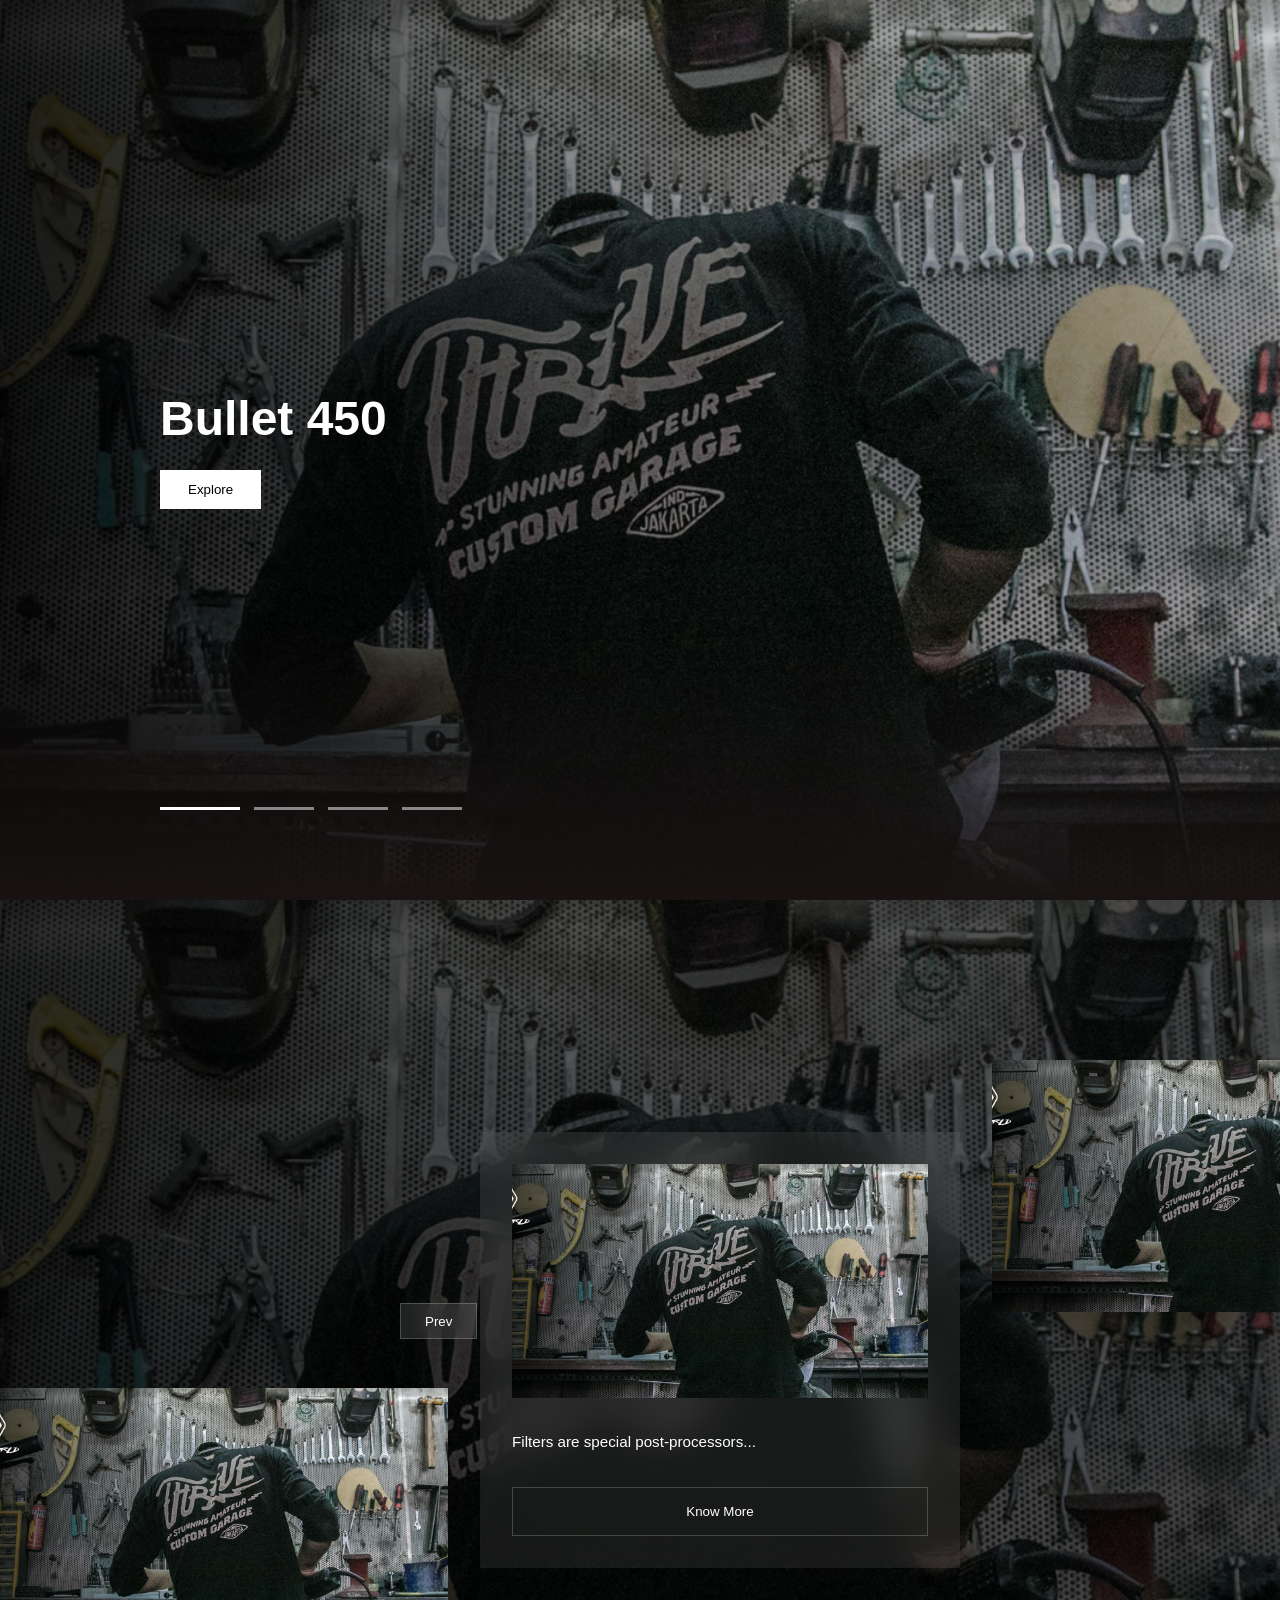
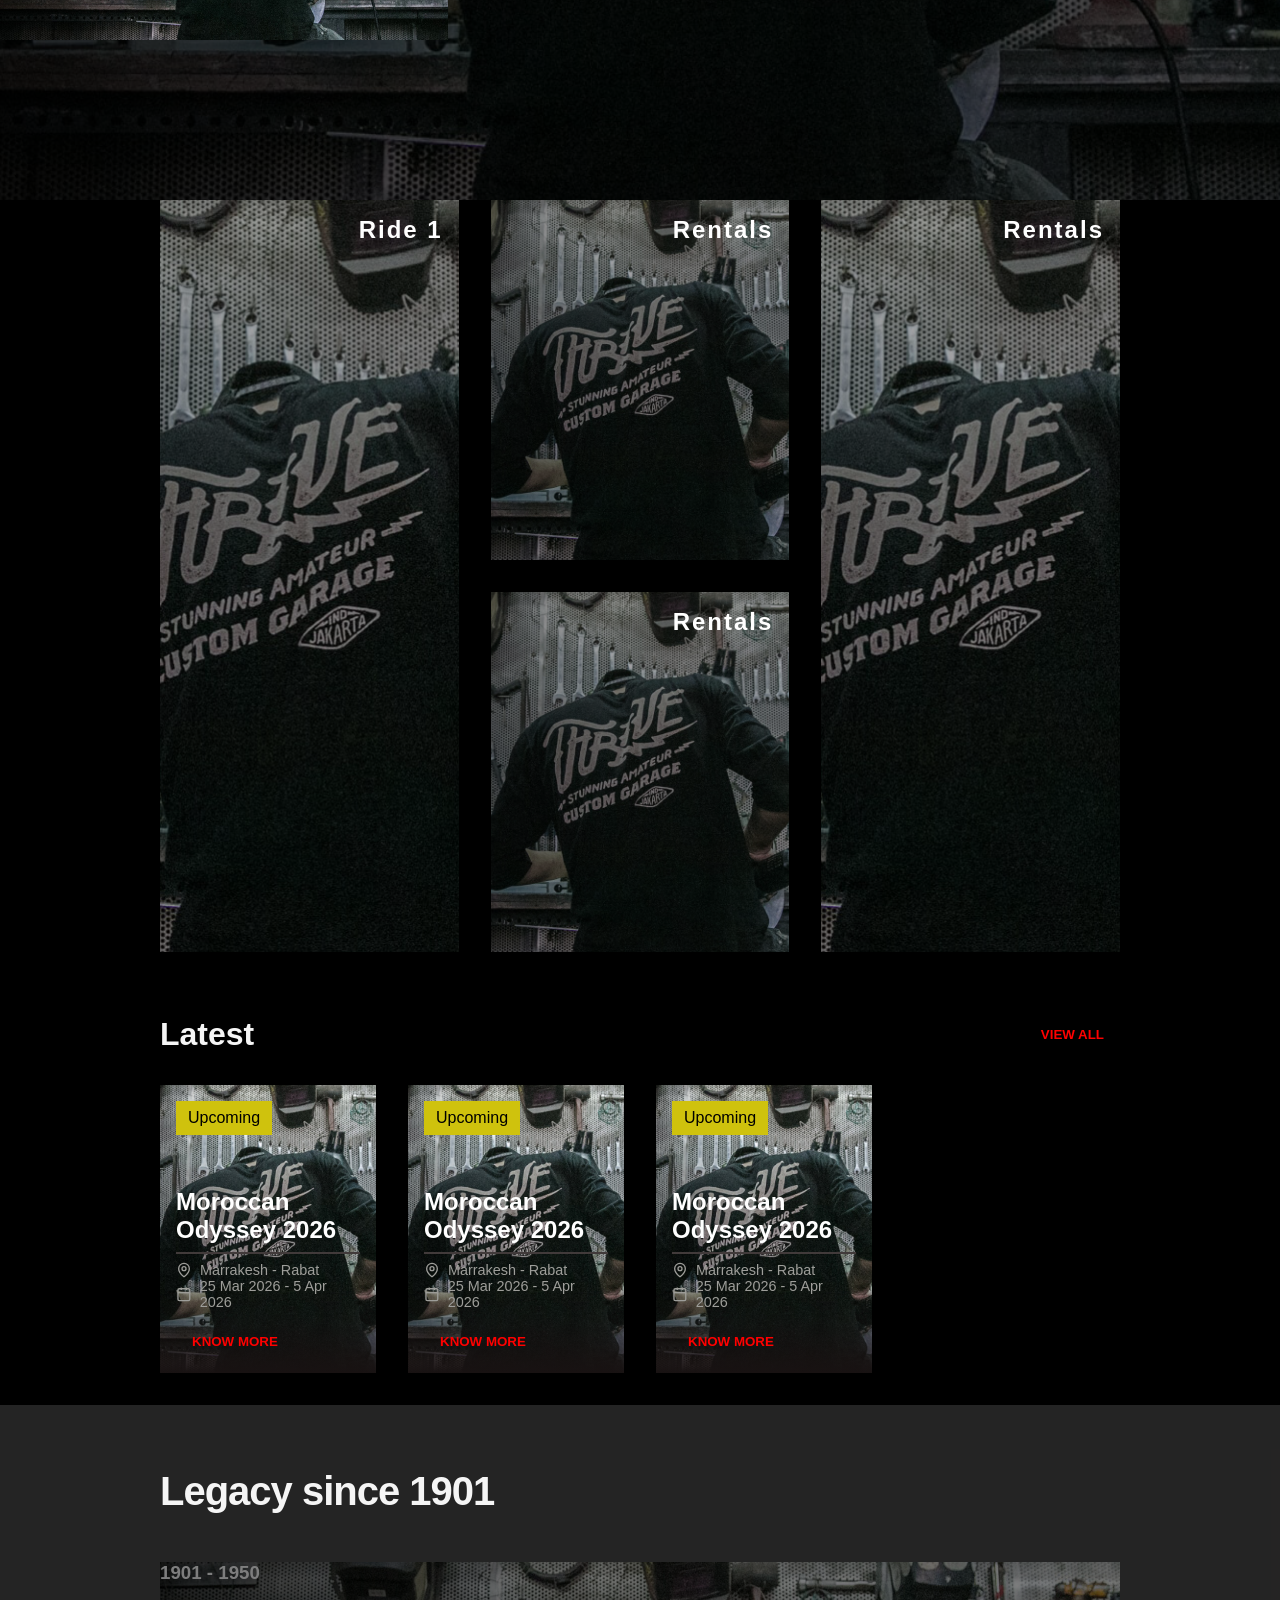
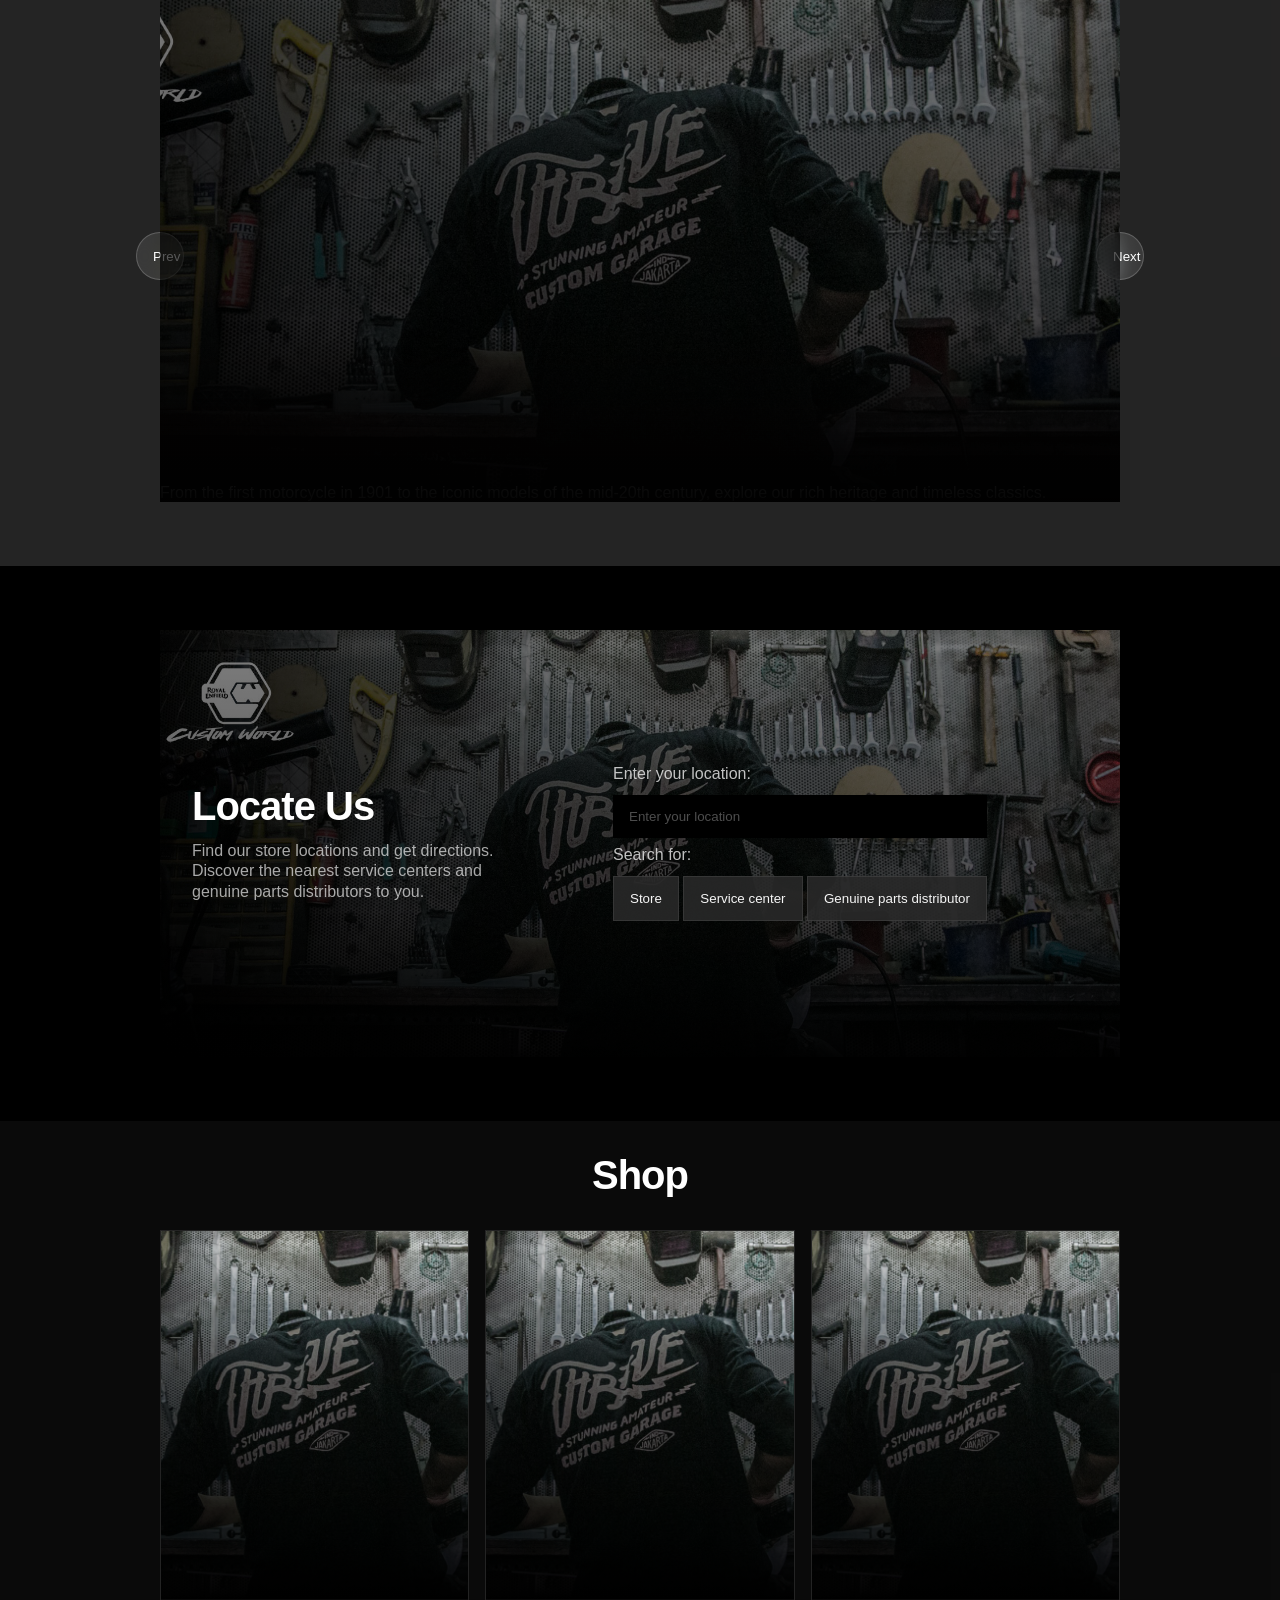
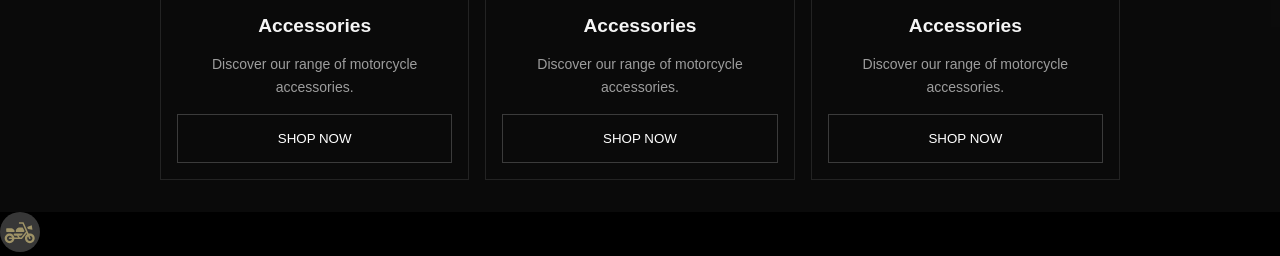
==== commit 515c0a69: "Refactor website structure and styles - Removed the hero section from index.css and index.html, and " ====
--- a/index.html
+++ b/index.html
@@ -3,408 +3,26 @@
   <head>
     <meta charset="UTF-8" />
     <meta name="viewport" content="width=device-width, initial-scale=1.0" />
-    <title>Document</title>
-
-    <link rel="preconnect" href="https://fonts.googleapis.com" />
-    <link
-      href="https://fonts.googleapis.com/css2?family=Roboto:wght@400;700&display=swap"
-      rel="stylesheet"
-    />
+    <title>Motorcycle Brand</title>
 
     <link rel="stylesheet" href="/index.css" />
+    <link rel="stylesheet" href="/styles/hero.css" />
     <link rel="stylesheet" href="/styles/latest.css" />
     <link rel="stylesheet" href="/styles/shop.css" />
     <link rel="stylesheet" href="/styles/locate.css" />
     <link rel="stylesheet" href="/styles/legacy.css" />
   </head>
+
   <body>
-    <!-- Hero Slider-->
+    <div id="hero"></div>
+    <div id="highlights"></div>
+    <div id="rides"></div>
+    <div id="latest"></div>
+    <div id="legacy"></div>
+    <div id="locate"></div>
+    <div id="shop"></div>
+    <div id="footer"></div>
 
-    <section class="hero-banner-slide">
-      <div class="background">
-        <img src="/assets/image.jpg" alt="Hero Banner Slide 1" />
-      </div>
-      <div class="top-content">
-        <div class="content-wrapper">
-          <div class="inner-wrapper">
-            <div class="info">
-              <h2>Bullet 450</h2>
-              <button>Explore</button>
-            </div>
-
-            <div class="navigation-container">
-              <div class="navigation-item active"></div>
-              <div class="navigation-item"></div>
-              <div class="navigation-item"></div>
-              <div class="navigation-item"></div>
-            </div>
-          </div>
-        </div>
-      </div>
-    </section>
-
-    <!-- Headlights Slider-->
-    <div class="highlight-slider">
-      <div class="background">
-        <img src="/assets/image.jpg" />
-      </div>
-      <div class="bg-overlay"></div>
-
-      <div class="top-content-wrapper">
-        <div class="navigation-container">
-          <button>Prev</button>
-          <button>Next</button>
-        </div>
-
-        <div class="slides-track">
-          <div class="side-slide left-slide">
-            <img src="/assets/image.jpg" />
-          </div>
-
-          <div class="center-slide">
-            <div class="card-wrapper">
-              <div class="image-wrapper">
-                <img src="/assets/image.jpg" />
-              </div>
-              <p>Filters are special post-processors...</p>
-              <button>Know More</button>
-            </div>
-          </div>
-
-          <div class="side-slide right-slide">
-            <img src="/assets/image.jpg" />
-          </div>
-        </div>
-      </div>
-    </div>
-
-    <!-- Motorcycles -->
-    <!-- Moto Culture -->
-    <!-- Rides -->
-    <section class="page-container">
-      <div class="rides-container">
-        <div class="ride-card one">
-          <div class="image-wrapper">
-            <img src="/assets/image.jpg" />
-          </div>
-          <div class="content-wrapper">
-            <h3>Ride 1</h3>
-          </div>
-        </div>
-
-        <div class="ride-card two">
-          <div class="image-wrapper">
-            <img src="/assets/image.jpg" />
-          </div>
-          <div class="content-wrapper">
-            <h3>Rentals</h3>
-          </div>
-        </div>
-
-        <div class="ride-card three">
-          <div class="image-wrapper">
-            <img src="/assets/image.jpg" />
-          </div>
-          <div class="content-wrapper">
-            <h3>Rentals</h3>
-          </div>
-        </div>
-
-        <div class="ride-card four">
-          <div class="image-wrapper">
-            <img src="/assets/image.jpg" />
-          </div>
-          <div class="content-wrapper">
-            <h3>Rentals</h3>
-          </div>
-        </div>
-      </div>
-    </section>
-    <!--  Latest-->
-
-    <div class="page-container">
-      <section class="latest-container">
-        <div class="latest-top-content">
-          <h2>Latest</h2>
-          <button>View All</button>
-        </div>
-
-        <div class="latest-cards-container">
-          <div class="latest-card">
-            <div class="image-wrapper">
-              <img src="/assets/image.jpg" alt="Moroccan Odyssey" />
-            </div>
-
-            <div class="content-wrapper">
-              <span class="availability-status">Upcoming</span>
-
-              <div class="card-content">
-                <h3>Moroccan Odyssey 2026</h3>
-
-                <div class="divider"></div>
-
-                <p>
-                  <!-- Map Icon -->
-                  <svg
-                    xmlns="http://www.w3.org/2000/svg"
-                    viewBox="0 0 24 24"
-                    fill="none"
-                    stroke="currentColor"
-                    stroke-width="2"
-                  >
-                    <path
-                      d="M20 10c0 4.993-5.539 10.193-7.399 11.799a1 1 0 0 1-1.202 0C9.539 20.193 4 14.993 4 10a8 8 0 0 1 16 0"
-                    />
-                    <circle cx="12" cy="10" r="3" />
-                  </svg>
-                  <span>Marrakesh - Rabat</span>
-                </p>
-
-                <p>
-                  <!-- Calendar Icon -->
-                  <svg
-                    xmlns="http://www.w3.org/2000/svg"
-                    viewBox="0 0 24 24"
-                    fill="none"
-                    stroke="currentColor"
-                    stroke-width="2"
-                  >
-                    <path d="M8 2v4" />
-                    <path d="M16 2v4" />
-                    <rect width="18" height="18" x="3" y="4" rx="2" />
-                    <path d="M3 10h18" />
-                  </svg>
-                  <span>25 Mar 2026 - 5 Apr 2026</span>
-                </p>
-
-                <button class="know-more-btn">Know More</button>
-              </div>
-            </div>
-          </div>
-          <div class="latest-card">
-            <div class="image-wrapper">
-              <img src="/assets/image.jpg" alt="Moroccan Odyssey" />
-            </div>
-
-            <div class="content-wrapper">
-              <span class="availability-status">Upcoming</span>
-
-              <div class="card-content">
-                <h3>Moroccan Odyssey 2026</h3>
-
-                <div class="divider"></div>
-
-                <p>
-                  <!-- Map Icon -->
-                  <svg
-                    xmlns="http://www.w3.org/2000/svg"
-                    viewBox="0 0 24 24"
-                    fill="none"
-                    stroke="currentColor"
-                    stroke-width="2"
-                  >
-                    <path
-                      d="M20 10c0 4.993-5.539 10.193-7.399 11.799a1 1 0 0 1-1.202 0C9.539 20.193 4 14.993 4 10a8 8 0 0 1 16 0"
-                    />
-                    <circle cx="12" cy="10" r="3" />
-                  </svg>
-                  <span>Marrakesh - Rabat</span>
-                </p>
-
-                <p>
-                  <!-- Calendar Icon -->
-                  <svg
-                    xmlns="http://www.w3.org/2000/svg"
-                    viewBox="0 0 24 24"
-                    fill="none"
-                    stroke="currentColor"
-                    stroke-width="2"
-                  >
-                    <path d="M8 2v4" />
-                    <path d="M16 2v4" />
-                    <rect width="18" height="18" x="3" y="4" rx="2" />
-                    <path d="M3 10h18" />
-                  </svg>
-                  <span>25 Mar 2026 - 5 Apr 2026</span>
-                </p>
-
-                <button class="know-more-btn">Know More</button>
-              </div>
-            </div>
-          </div>
-          <div class="latest-card">
-            <div class="image-wrapper">
-              <img src="/assets/image.jpg" alt="Moroccan Odyssey" />
-            </div>
-
-            <div class="content-wrapper">
-              <span class="availability-status">Upcoming</span>
-
-              <div class="card-content">
-                <h3>Moroccan Odyssey 2026</h3>
-
-                <div class="divider"></div>
-
-                <p>
-                  <!-- Map Icon -->
-                  <svg
-                    xmlns="http://www.w3.org/2000/svg"
-                    viewBox="0 0 24 24"
-                    fill="none"
-                    stroke="currentColor"
-                    stroke-width="2"
-                  >
-                    <path
-                      d="M20 10c0 4.993-5.539 10.193-7.399 11.799a1 1 0 0 1-1.202 0C9.539 20.193 4 14.993 4 10a8 8 0 0 1 16 0"
-                    />
-                    <circle cx="12" cy="10" r="3" />
-                  </svg>
-                  <span>Marrakesh - Rabat</span>
-                </p>
-
-                <p>
-                  <!-- Calendar Icon -->
-                  <svg
-                    xmlns="http://www.w3.org/2000/svg"
-                    viewBox="0 0 24 24"
-                    fill="none"
-                    stroke="currentColor"
-                    stroke-width="2"
-                  >
-                    <path d="M8 2v4" />
-                    <path d="M16 2v4" />
-                    <rect width="18" height="18" x="3" y="4" rx="2" />
-                    <path d="M3 10h18" />
-                  </svg>
-                  <span>25 Mar 2026 - 5 Apr 2026</span>
-                </p>
-
-                <button class="know-more-btn">Know More</button>
-              </div>
-            </div>
-          </div>
-        </div>
-      </section>
-    </div>
-    <!-- Legacy -->
-
-    <section class="legacy-section section-gap">
-      <div class="legacy-container page-container">
-        <h2 class="header-title">Legacy since 1901</h2>
-
-        <div class="slider-container">
-          <div class="legacy-navigation-container">
-            <button class="prev-btn">Prev</button>
-            <button class="next-btn">Next</button>
-          </div>
-
-          <div class="legacy-slide">
-            <div class="image-wrapper">
-              <img src="/assets/image.jpg" />
-
-              <div class="overlay"></div>
-            </div>
-
-            <div class="content-wrapper">
-              <h3>1901 - 1950</h3>
-              <p>
-                From the first motorcycle in 1901 to the iconic models of the
-                mid-20th century, explore our rich heritage and timeless
-                classics.
-              </p>
-            </div>
-          </div>
-        </div>
-      </div>
-    </section>
-
-    <!-- Locate us -->
-    <section class="locate-us-section">
-      <div class="page-container locate-us-container">
-        <div class="bg-image-wrapper">
-          <img src="/assets/image.jpg" />
-        </div>
-
-        <div class="overlay"></div>
-
-        <div class="locate-us-content">
-          <div class="locate-us-info">
-            <h2>Locate Us</h2>
-            <p>
-              Find our store locations and get directions. Discover the nearest
-              service centers and genuine parts distributors to you.
-            </p>
-          </div>
-          <div class="locate-us-form">
-            <form>
-              <div class="form-group">
-                <label for="location">Enter your location:</label>
-                <input
-                  type="text"
-                  id="location"
-                  placeholder="Enter your location"
-                />
-              </div>
-
-              <div class="form-group">
-                <label for="search">Search for:</label>
-                <div>
-                  <button>Store</button>
-                  <button>Service center</button>
-                  <button>Genuine parts distributor</button>
-                </div>
-              </div>
-            </form>
-          </div>
-        </div>
-      </div>
-    </section>
-
-    <!-- Shop -->
-    <section class="shop-section">
-      <div class="page-container">
-        <h2 class="header-title">Shop</h2>
-
-        <div class="shop-container">
-          <div class="shop-card">
-            <div class="image-wrapper">
-              <img src="/assets/image.jpg" />
-              <div class="overlay"></div>
-            </div>
-
-            <div class="shop-content-wrapper">
-              <h3>Accessories</h3>
-              <p>Discover our range of motorcycle accessories.</p>
-              <button>Shop Now</button>
-            </div>
-          </div>
-
-          <div class="shop-card">
-            <div class="image-wrapper">
-              <img src="/assets/image.jpg" />
-              <div class="overlay"></div>
-            </div>
-
-            <div class="shop-content-wrapper">
-              <h3>Accessories</h3>
-              <p>Discover our range of motorcycle accessories.</p>
-              <button>Shop Now</button>
-            </div>
-          </div>
-          <div class="shop-card">
-            <div class="image-wrapper">
-              <img src="/assets/image.jpg" />
-              <div class="overlay"></div>
-            </div>
-
-            <div class="shop-content-wrapper">
-              <h3>Accessories</h3>
-              <p>Discover our range of motorcycle accessories.</p>
-              <button>Shop Now</button>
-            </div>
-          </div>
-        </div>
-      </div>
-    </section>
+    <script src="/loadSections.js"></script>
   </body>
 </html>
--- a/index.css
+++ b/index.css
@@ -9,150 +9,6 @@
     background-color: #000;
     color: whitesmoke;
     font-family: 'Roboto', sans-serif;
-}
-/* Hero Section */
-.hero-banner-slide {
-  position: relative;
-  width: 100%;
-  height: 100vh;
-  overflow: hidden;
-  font-family: Arial, Helvetica, sans-serif;
-}
-
-/* Background Image */
-.hero-banner-slide .background {
-  position: absolute;
-  inset: 0;
-  z-index: 0;
-}
-
-.hero-banner-slide .background img {
-  width: 100%;
-  height: 100%;
-  object-fit: cover;
-}
-
-/* Softer Overlay (so blur can show) */
-.hero-banner-slide::after {
-  content: "";
-  position: absolute;
-  inset: 0;
-  background: linear-gradient(
-    to right,
-    rgba(0, 0, 0, 0.75),
-    rgba(0, 0, 0, 0.4),
-    rgba(0, 0, 0, 0.2)
-  );
-  z-index: 1;
-}
-
-/* Top Content */
-.hero-banner-slide .top-content {
-  position: relative;
-  z-index: 2;
-  width: 100%;
-  height: 100%;
-}
-
-/* Content Wrapper */
-.hero-banner-slide .content-wrapper {
-  height: 100%;
-  position: absolute;
-  top: 0;
-  left: 0;
-
-  padding-left: 10rem;
-  padding-bottom: 4rem;
-
-  display: flex;
-  justify-content: flex-start;
-  align-items: flex-end;
-}
-
-/* Inner Layout */
-.hero-banner-slide .inner-wrapper {
-  height: 50%;
-  display: flex;
-  flex-direction: column;
-  justify-content: space-between;
-
-
-}
-
-/* Info Block (Glass Effect Container) */
-.hero-banner-slide .info {
-
-
-
-
-}
-
-/* Heading */
-.hero-banner-slide h2 {
-  font-size: 3rem;
-  font-weight: 700;
-  letter-spacing: 2px;
-  text-transform: uppercase;
-  margin-bottom: 1.5rem;
-  color: #fff;
-}
-
-/* Button (Glass Style) */
-.hero-banner-slide button {
-  padding: 12px 28px;
-  font-size: 0.95rem;
-
-border: none;
-  background: rgba(255, 255, 255, 0.12);
-  backdrop-filter: blur(12px);
-  -webkit-backdrop-filter: blur(12px);
-
-  color: #fff;
-  cursor: pointer;
-  transition: all 0.3s ease;
-  font-weight: 500;
-  letter-spacing: 1px;
-}
-
-.hero-banner-slide button:hover {
-  background: #ffffff;
-  color: #000;
-  transform: translateY(-3px);
-}
-
-/* Navigation */
-.navigation-container {
-  display: flex;
-  gap: 14px;
-}
-
-.navigation-item {
-  width: 60px;
-  height: 3px;
-  background-color: rgba(255, 255, 255, 0.35);
-  transition: all 0.3s ease;
-  cursor: pointer;
-}
-
-.navigation-item.active {
-  background-color: #ffffff;
-  width: 80px;
-}
-
-/* Responsive */
-@media (max-width: 768px) {
-  .hero-banner-slide .content-wrapper {
-    padding-left: 2rem;
-    padding-bottom: 2rem;
-  }
-
-  .hero-banner-slide h2 {
-    font-size: 2rem;
-  }
-
-  .hero-banner-slide .info {
-    padding: 1.5rem;
-  }
 }
 
 
--- a/styles/hero.css
+++ b/styles/hero.css
@@ -0,0 +1,121 @@
+/* ================= HERO SECTION ================= */
+
+.hero-banner-slide {
+  position: relative;
+  width: 100%;
+  height: 100vh;
+  overflow: hidden;
+}
+
+/* Background */
+.hero-banner-slide .background {
+  position: absolute;
+  inset: 0;
+  z-index: 0;
+}
+
+.hero-banner-slide .background img {
+  width: 100%;
+  height: 100%;
+  object-fit: cover;
+}
+
+/* Overlay */
+.hero-banner-slide::after {
+  content: "";
+  position: absolute;
+  inset: 0;
+  background: linear-gradient(
+    to right,
+    rgba(0, 0, 0, 0.75),
+    rgba(0, 0, 0, 0.4),
+    rgba(0, 0, 0, 0.2)
+  );
+  z-index: 1;
+}
+
+/* Content Layer */
+.hero-banner-slide .top-content {
+  position: relative; /* important */
+  z-index: 2;
+  height: 100%;
+}
+
+/* Remove layout restrictions */
+.content-wrapper,
+.inner-wrapper {
+  height: 100%;
+  position: static;
+}
+
+/* ================= CENTERED INFO ================= */
+
+.hero-banner-slide .info {
+  position: absolute;
+  top: 50%;
+  left: 10rem;
+  transform: translateY(-50%);
+  color: #fff;
+}
+
+/* Heading */
+.hero-banner-slide h2 {
+  font-size: 3rem;
+  color: #fff;
+  margin-bottom: 1.5rem;
+}
+
+/* Button */
+.hero-banner-slide button {
+  padding: 12px 28px;
+  border: none;
+  background: #fff;
+  color: #000;
+  cursor: pointer;
+  transition: 0.3s ease;
+}
+
+.hero-banner-slide button:hover {
+  background: #000;
+  color: #fff;
+}
+
+/* ================= NAVIGATION (NOW FIXED) ================= */
+
+.hero-banner-slide .navigation-container {
+  position: absolute;
+  left: 10rem;
+  bottom: 10vh;
+  display: flex;
+  gap: 14px;
+  z-index: 3; /* above overlay */
+  transform: none; /* reset any inherited transform */
+  top: auto; /* reset any inherited top */
+  width: auto; /* reset any inherited width */
+}
+
+.hero-banner-slide .navigation-item {
+  width: 60px;
+  height: 3px;
+  background: rgba(255, 255, 255, 0.5);
+}
+
+.hero-banner-slide .navigation-item.active {
+  width: 80px;
+  background: #fff;
+}
+
+/* Responsive */
+@media (max-width: 768px) {
+  .hero-banner-slide .info {
+    left: 2rem;
+  }
+
+  .hero-banner-slide .navigation-container {
+    left: 2rem;
+  }
+
+  .hero-banner-slide h2 {
+    font-size: 2rem;
+  }
+}
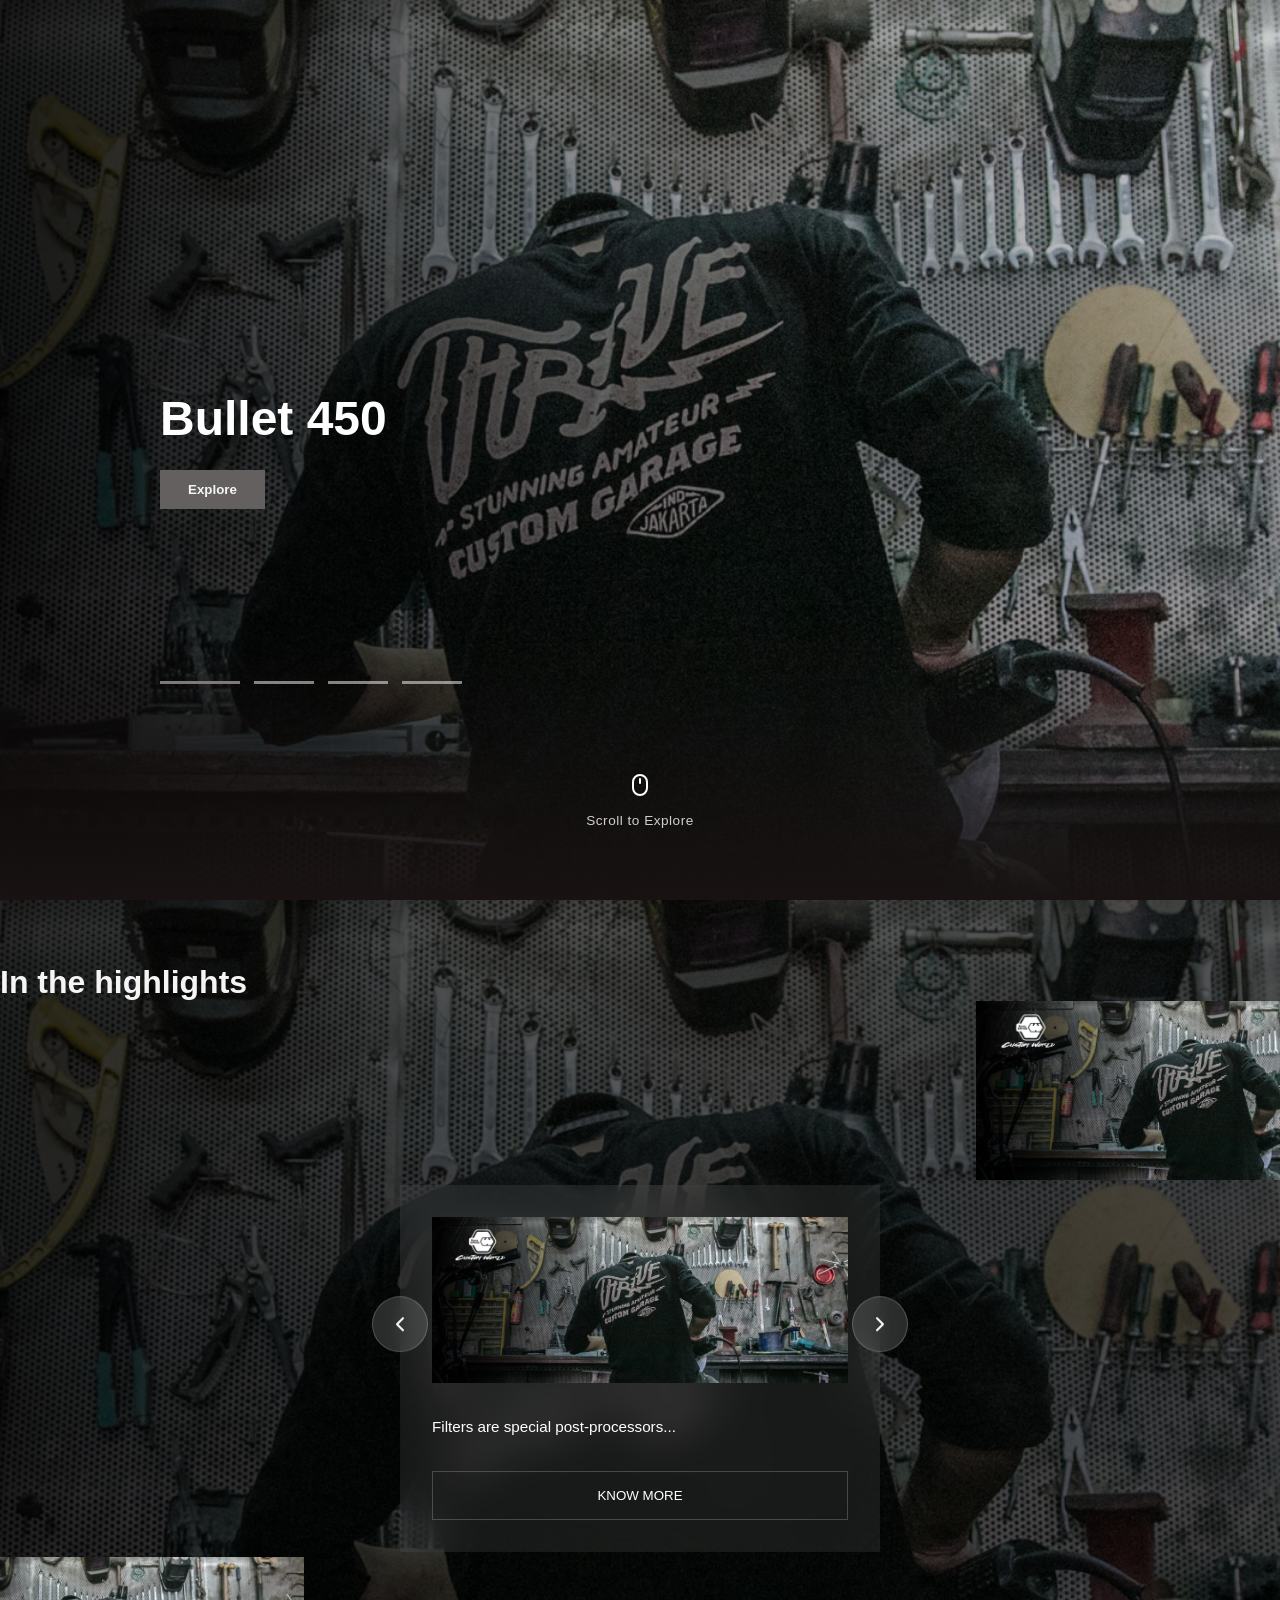
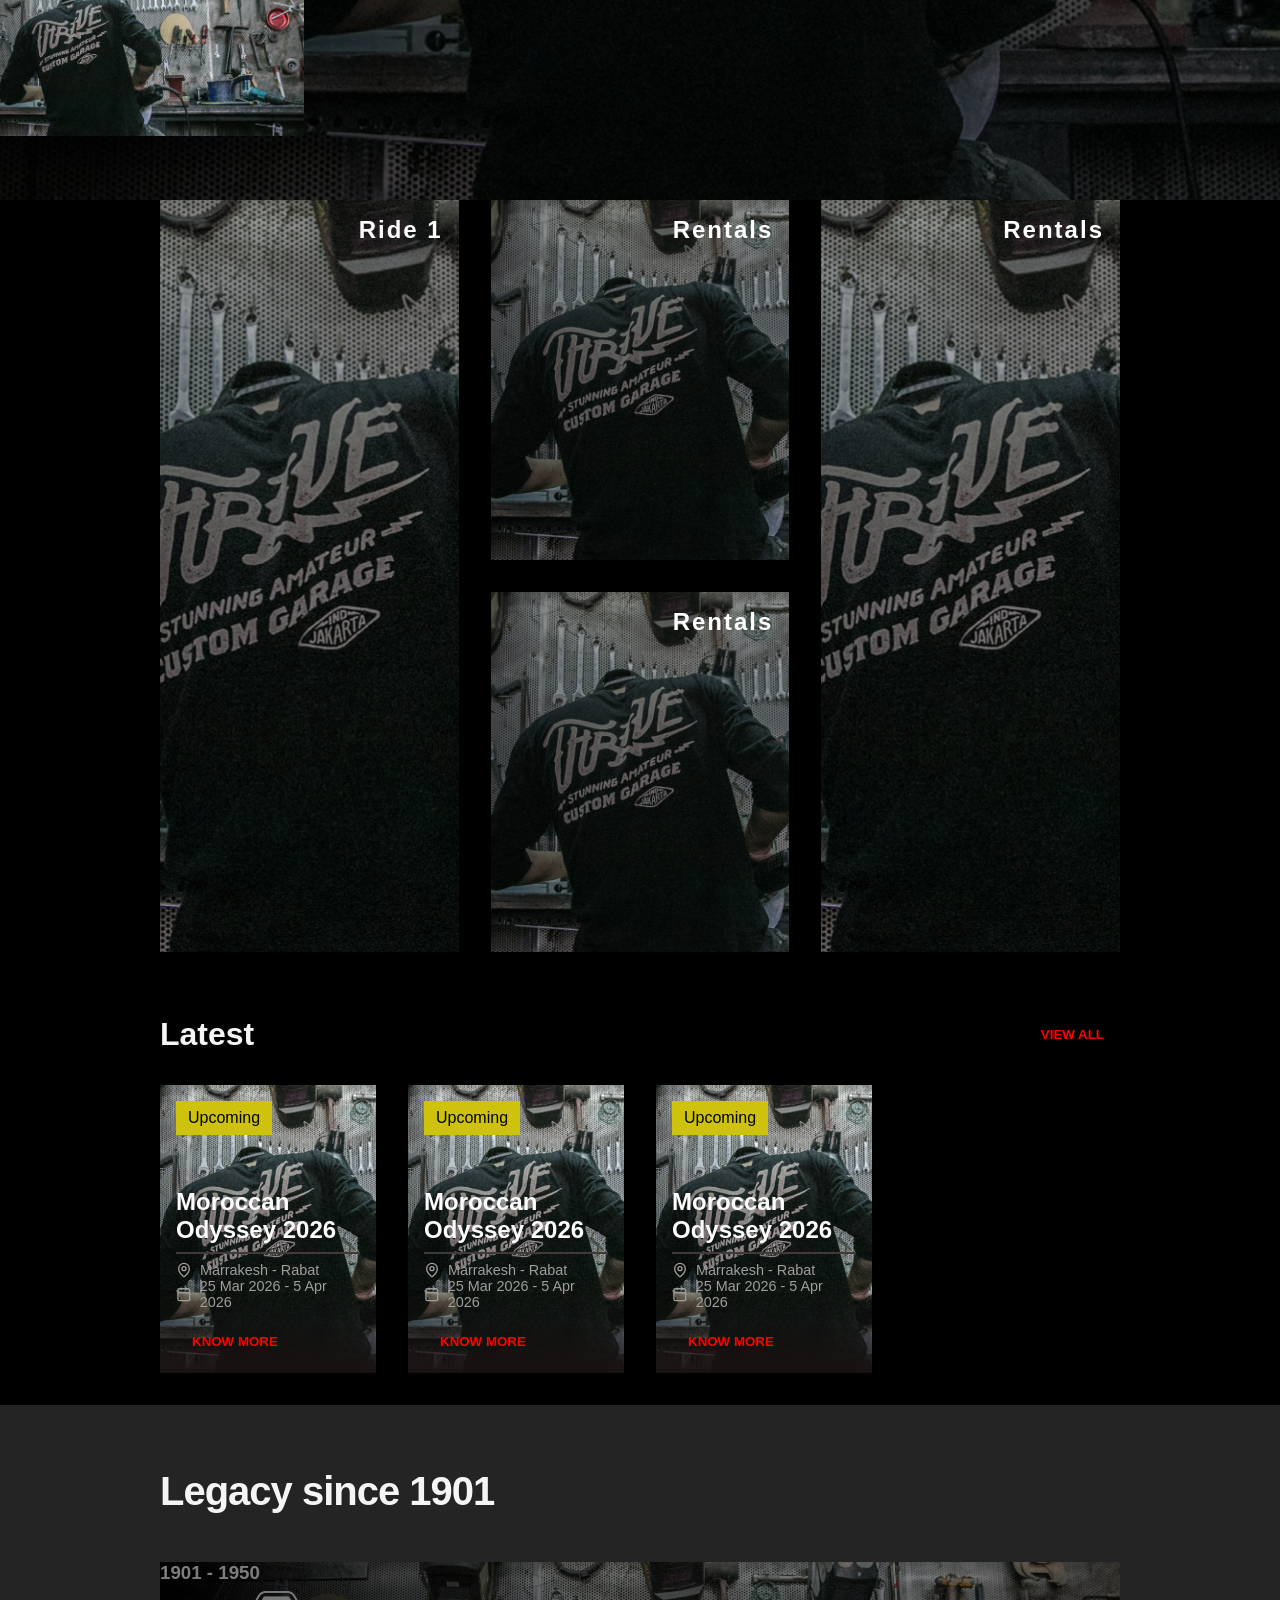
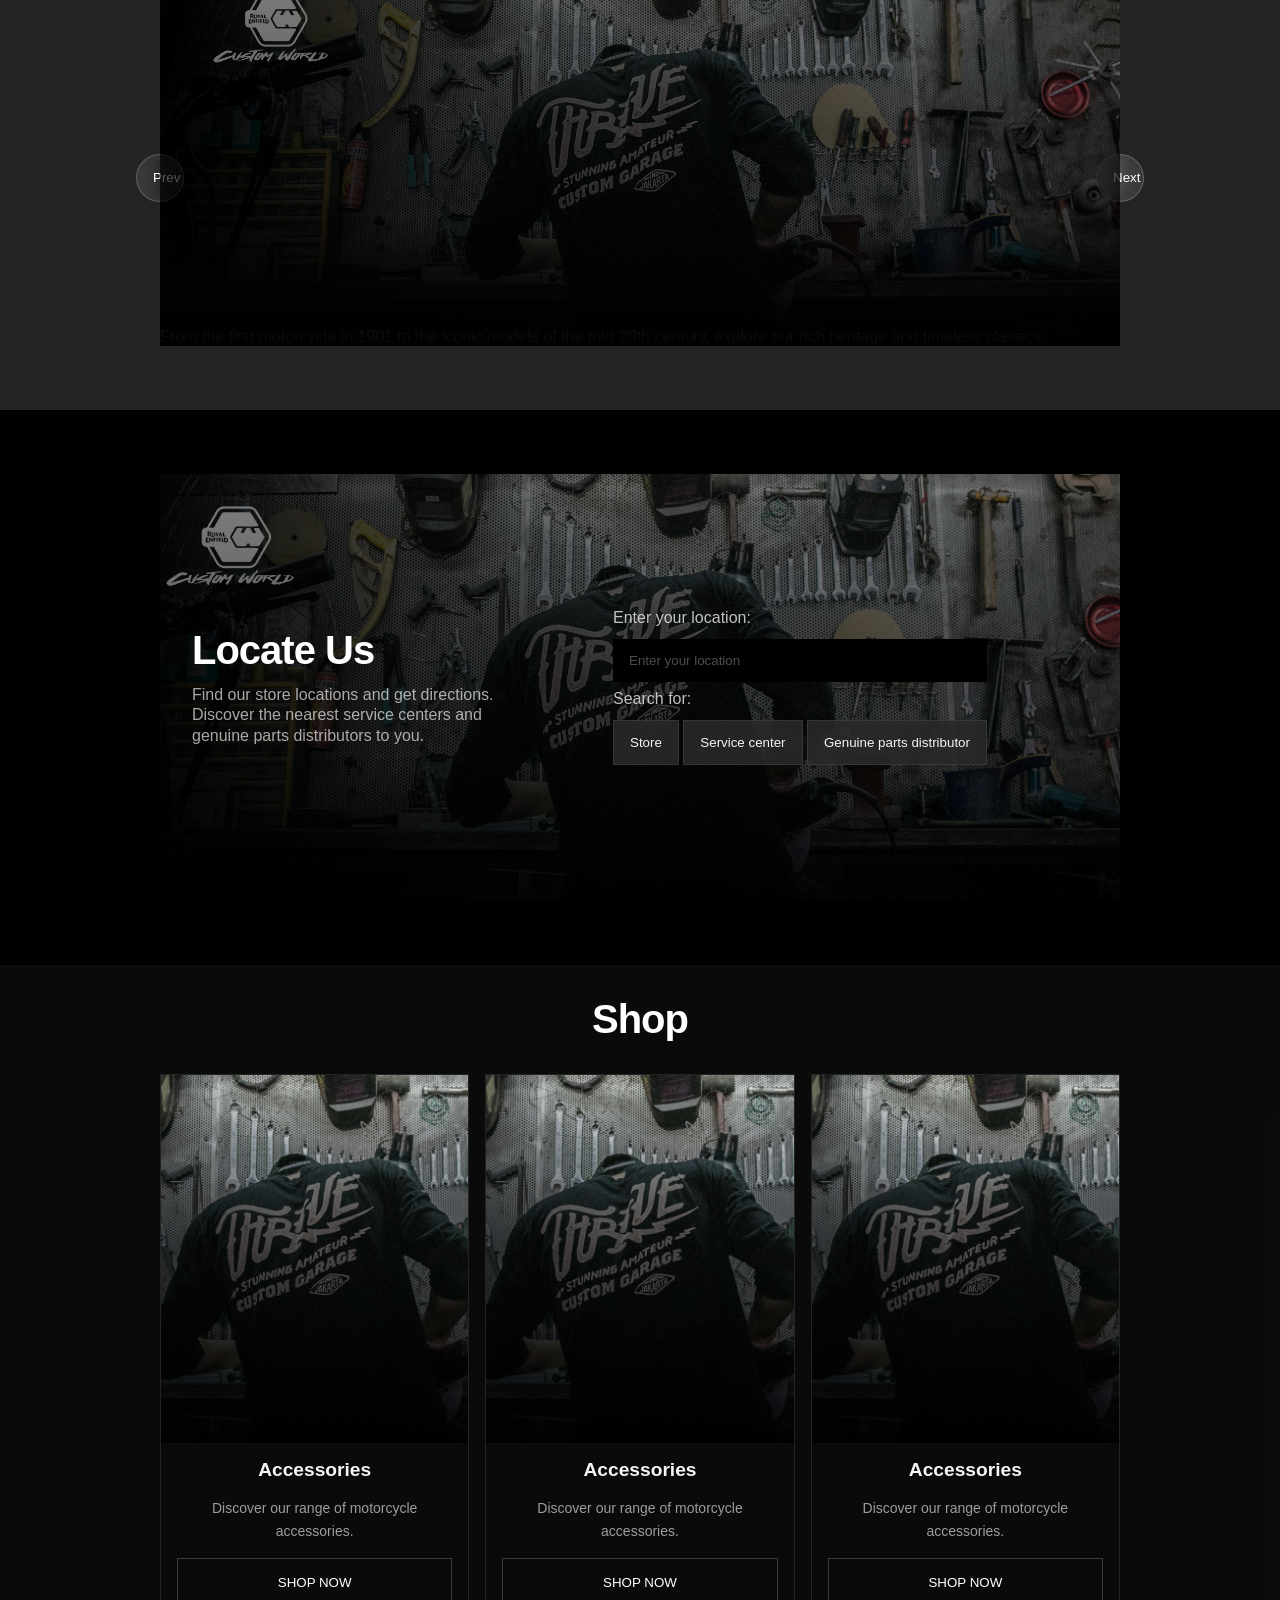
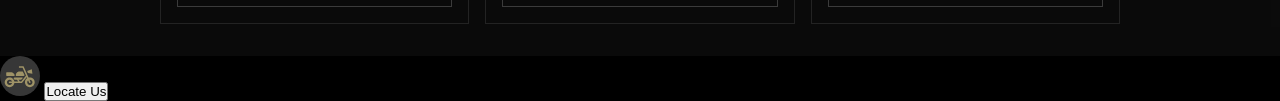
==== commit ca28ae00: "Add highlights section with layout, navigation, and styling" ====
--- a/index.html
+++ b/index.html
@@ -7,6 +7,7 @@
 
     <link rel="stylesheet" href="/index.css" />
     <link rel="stylesheet" href="/styles/hero.css" />
+    <link rel="stylesheet" href="/styles/highlights.css" />
     <link rel="stylesheet" href="/styles/latest.css" />
     <link rel="stylesheet" href="/styles/shop.css" />
     <link rel="stylesheet" href="/styles/locate.css" />
--- a/index.css
+++ b/index.css
@@ -5,6 +5,7 @@
   box-sizing: border-box;
 
 }
+
 body{
     background-color: #000;
     color: whitesmoke;
@@ -250,9 +251,7 @@
   position: absolute;
   inset: 0;
   z-index: 2;
-
   background: rgba(0, 0, 0, 0.35);
-
   display: flex;
   align-items: flex-end;
   padding: 1rem;
--- a/styles/hero.css
+++ b/styles/hero.css
@@ -69,8 +69,9 @@
 .hero-banner-slide button {
   padding: 12px 28px;
   border: none;
-  background: #fff;
-  color: #000;
+  background: #646060;
+  color: whitesmoke;
+  font-weight: 700;
   cursor: pointer;
   transition: 0.3s ease;
 }
@@ -85,13 +86,14 @@
 .hero-banner-slide .navigation-container {
   position: absolute;
   left: 10rem;
-  bottom: 10vh;
+  bottom: 24vh;
   display: flex;
   gap: 14px;
   z-index: 3; /* above overlay */
   transform: none; /* reset any inherited transform */
   top: auto; /* reset any inherited top */
   width: auto; /* reset any inherited width */
+
 }
 
 .hero-banner-slide .navigation-item {
@@ -102,7 +104,38 @@
 
 .hero-banner-slide .navigation-item.active {
   width: 80px;
-  background: #fff;
+  background: #807777;
+}
+
+.scroll-to-explore {
+  position: absolute;
+  bottom: 8vh;
+  inset-inline: 0;
+  display: flex;
+  flex-direction: column;
+  align-items: center;
+  gap: 1rem;
+  color: #fff;
+  z-index: 3;
+}
+
+.scroll-to-explore svg {
+  animation: bounce 1.5s ease-in-out infinite;
+}
+
+.scroll-to-explore span {
+  font-size: 0.85rem;
+  letter-spacing: 0.5px;
+  opacity: 0.8;
+}
+
+@keyframes bounce {
+  0%, 100% {
+    transform: translateY(0);
+  }
+  50% {
+    transform: translateY(8px);
+  }
 }
 
 /* Responsive */
@@ -118,4 +151,8 @@
   .hero-banner-slide h2 {
     font-size: 2rem;
   }
+
+  .scroll-to-explore {
+    right: 2rem;
+  }
 }
--- a/styles/highlights.css
+++ b/styles/highlights.css
@@ -0,0 +1,204 @@
+
+
+.highlight-slider {
+    position: relative;
+    width: 100%;
+    overflow: hidden;
+}
+
+
+.background {
+    position: absolute;
+    inset: 0;
+    z-index: 0;
+}
+
+.background img {
+    width: 100%;
+    height: 100%;
+    object-fit: cover;
+}
+
+.bg-overlay {
+    position: absolute;
+    inset: 0;
+    background: rgba(0, 0, 0, 0.65);
+    z-index: 1;
+}
+
+
+
+.top-content-wrapper {
+    position: absolute;
+    inset: 0;
+    z-index: 2;
+    display: flex;
+    flex-direction: column;
+    justify-content: space-between;
+
+}
+
+
+
+.slides-track {
+    position: relative;
+    display: flex;
+    align-items: center;
+    justify-content: center; 
+    height: 100%;
+    gap: 4rem;   
+}
+
+
+.side-slide {
+    flex: 0 0 28rem; /* fixed width */
+    aspect-ratio: 5/2;
+    overflow: hidden;
+}
+
+.side-slide img {
+    width: 100%;
+    height: 100%;
+    object-fit: cover;
+}
+
+/* Left = Top aligned */
+.left-slide {
+    /* align-self: flex-end; */
+}
+
+/* Right = Bottom aligned */
+.right-slide {
+    /* align-self: flex-start; */
+}
+
+/* ===== CENTER SLIDE ===== */
+
+.center-slide {
+    flex: 0 0 30rem; /* matches card */
+    display: flex;
+    justify-content: center;
+}
+
+/* ===== CARD ===== */
+
+.card-wrapper {
+    width: 30rem;
+    padding: 2rem;
+
+    background: rgba(255, 255, 255, 0.08);
+    backdrop-filter: blur(20px);
+    -webkit-backdrop-filter: blur(20px);
+
+    color: #fff;
+    display: flex;
+    flex-direction: column;
+    gap: 2rem;
+}
+
+/* Image in card */
+.image-wrapper {
+    width: 100%;
+       aspect-ratio: 5/2;
+    overflow: hidden;
+}
+
+.image-wrapper img {
+    width: 100%;
+    height: 100%;
+    object-fit: cover;
+}
+
+/* Text */
+.card-wrapper p {
+    line-height: 1.6;
+    font-size: 0.95rem;
+}
+
+/* Button */
+.card-wrapper button {
+    padding: 1rem;
+    border: 1px solid rgba(255, 255, 255, 0.2);
+    background: transparent;
+    color: #fff;
+    cursor: pointer;
+    transition: 0.3s ease;
+    text-transform: uppercase;
+}
+
+.card-wrapper button:hover {
+    background: #fff;
+    color: #000;
+}
+
+/* ===== RESPONSIVE ===== */
+
+@media (max-width: 1024px) {
+    .side-slide {
+        display: none;
+    }
+
+    .navigation-container {
+        width: 90%;
+    }
+
+    .card-wrapper {
+        width: 90%;
+    }
+}
+
+
+
+/* ===== NAVIGATION LAYOUT ===== */
+
+.navigation-layout {
+    position: absolute;
+    inset: 0;
+
+    z-index: 5;
+    pointer-events: none; /* allow clicks only on buttons */
+    display: flex;
+    justify-content: center;
+    align-items: center;
+
+}
+
+/* ===== NAVIGATION CONTAINER ===== */
+
+.navigation-container {
+    width: 33.5rem; /* same as card-wrapper */
+    display: flex;
+    justify-content: space-between;
+    pointer-events: auto; /* enable button clicks */
+
+}
+
+/* Buttons */
+.navigation-container button {
+    background: rgba(255, 255, 255, 0.15);
+    border: 1px solid rgba(255, 255, 255, 0.2);
+    color: #fff;
+
+    cursor: pointer;
+    backdrop-filter: blur(10px);
+    transition: 0.3s ease;
+    border-radius: 50%;
+    height: 3.5rem;
+    width: 3.5rem ;
+    display: flex;
+    justify-content: center;
+    align-items: center;
+
+}
+
+.navigation-container button svg {
+    width: 1.5rem;
+    height: 1.5rem;
+    stroke: currentColor;
+    flex-shrink: 0;
+}
+
+.navigation-container button:hover {
+    background: #fff;
+    color: #000;
+}
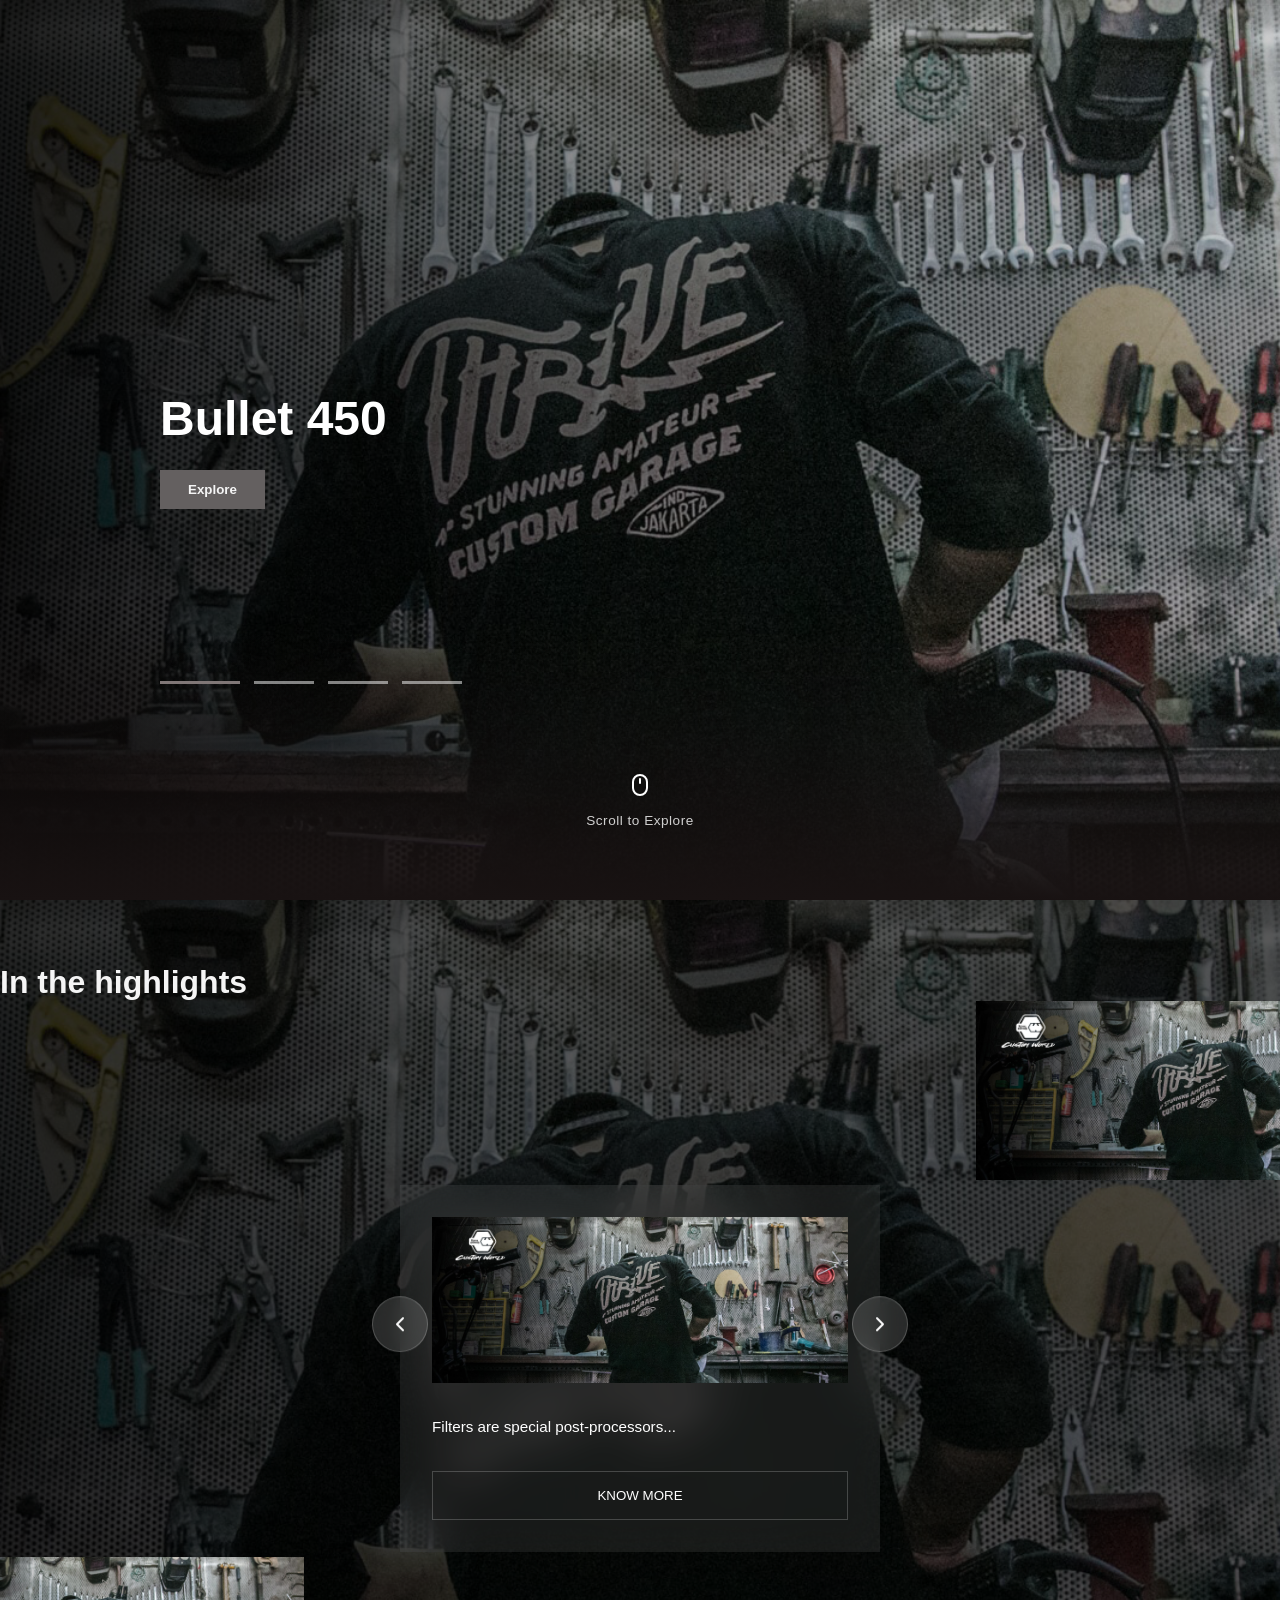
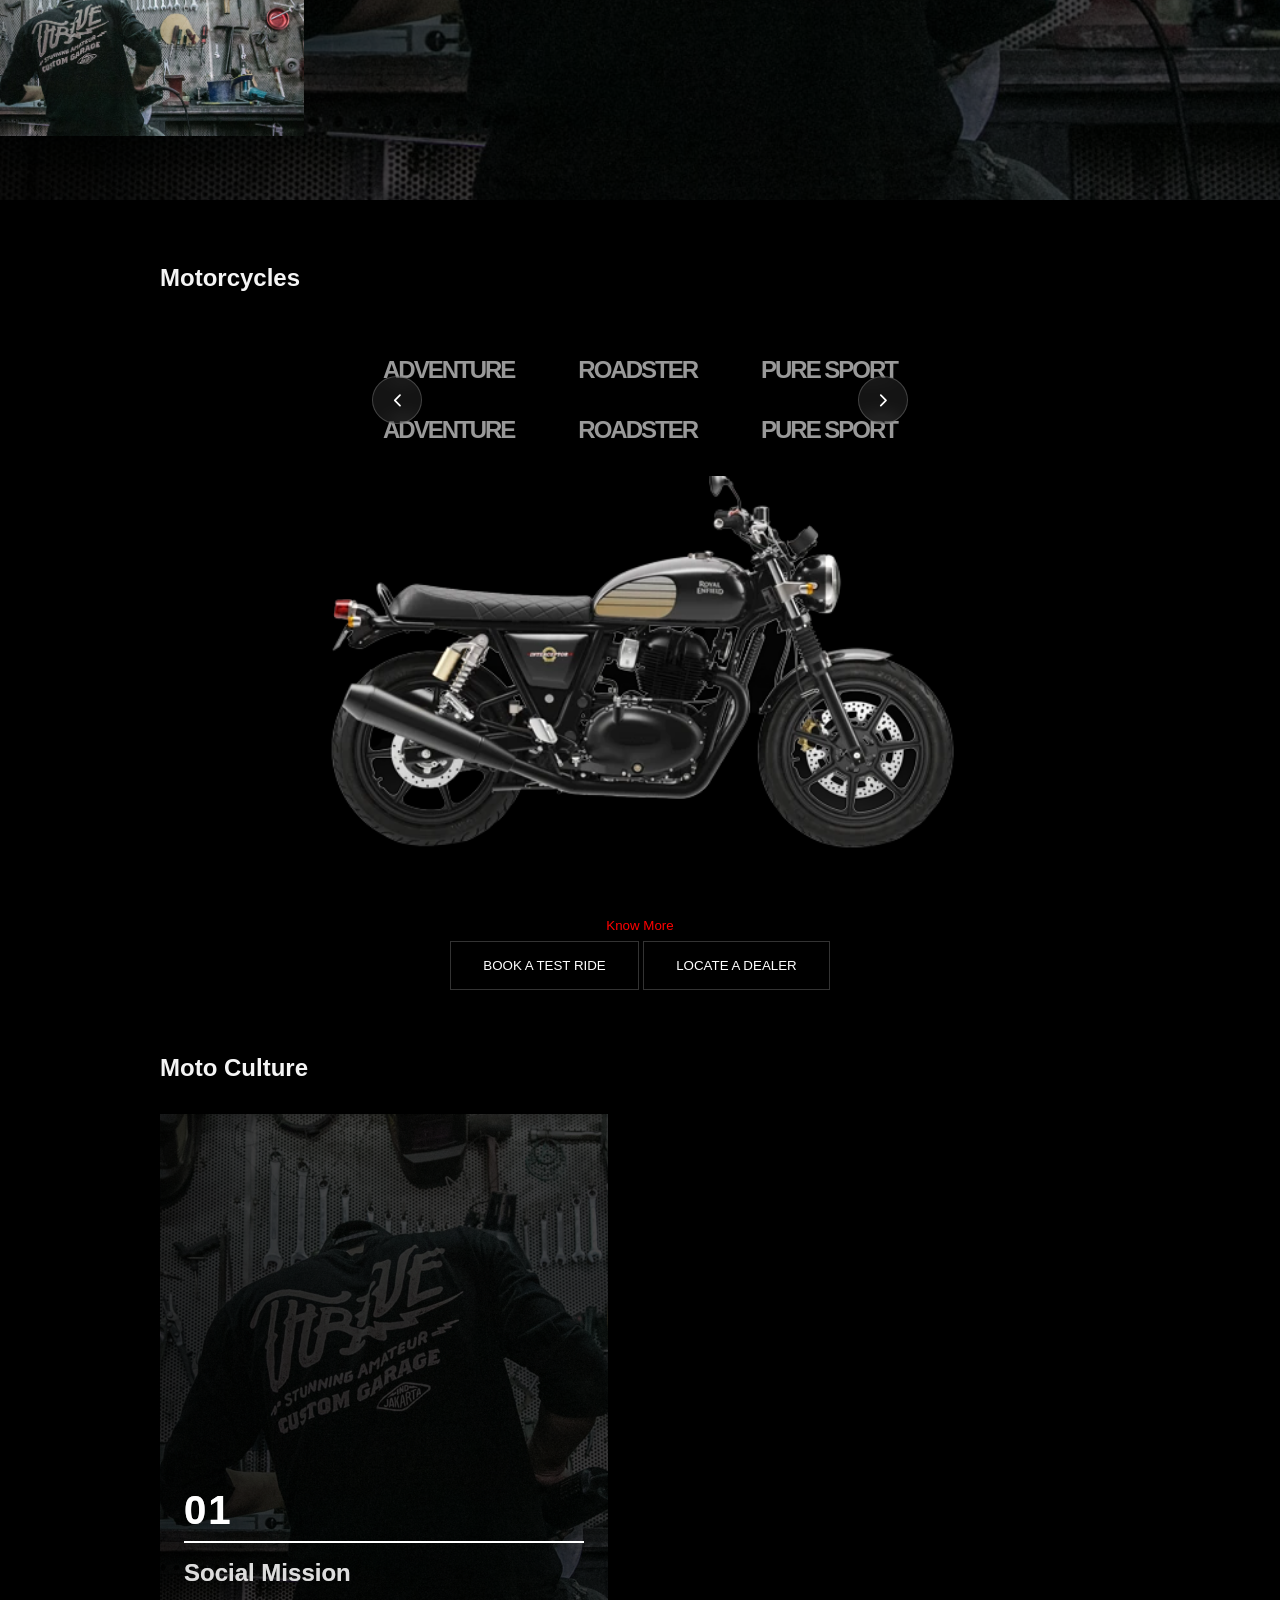
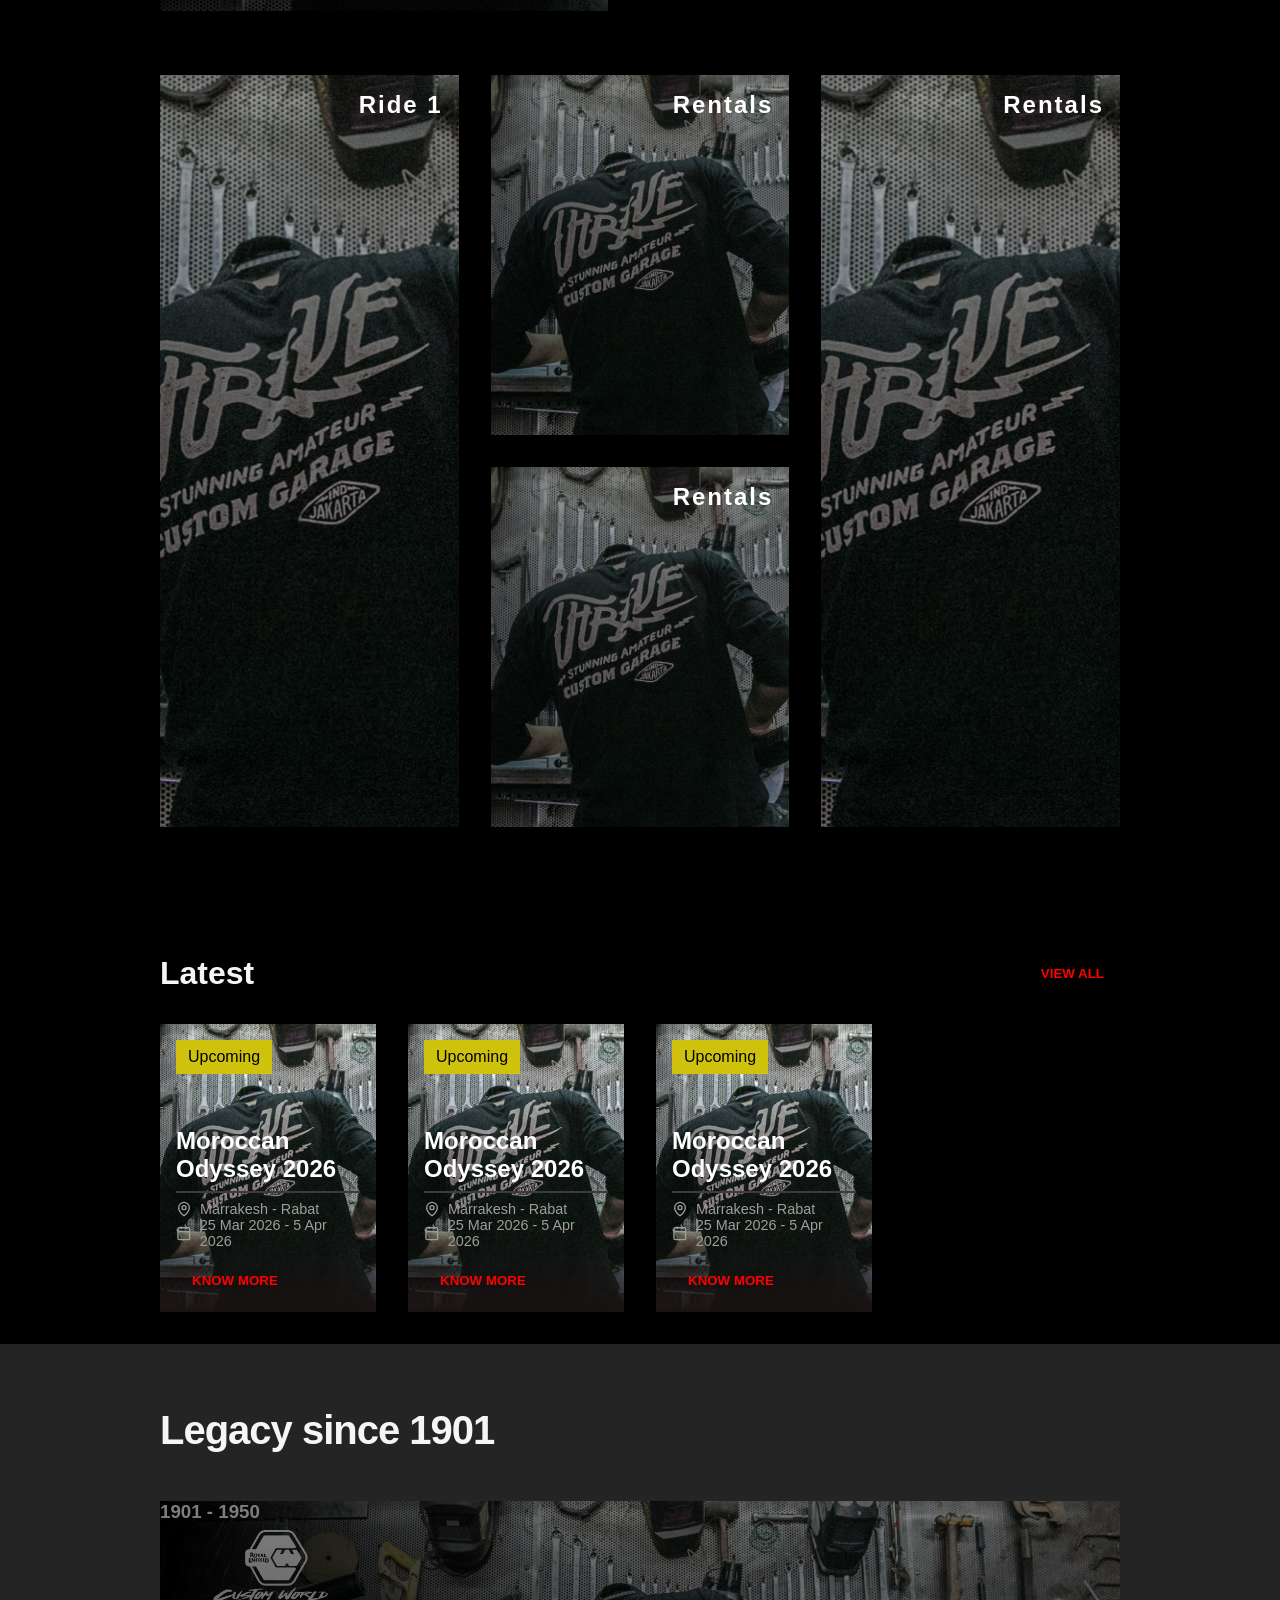
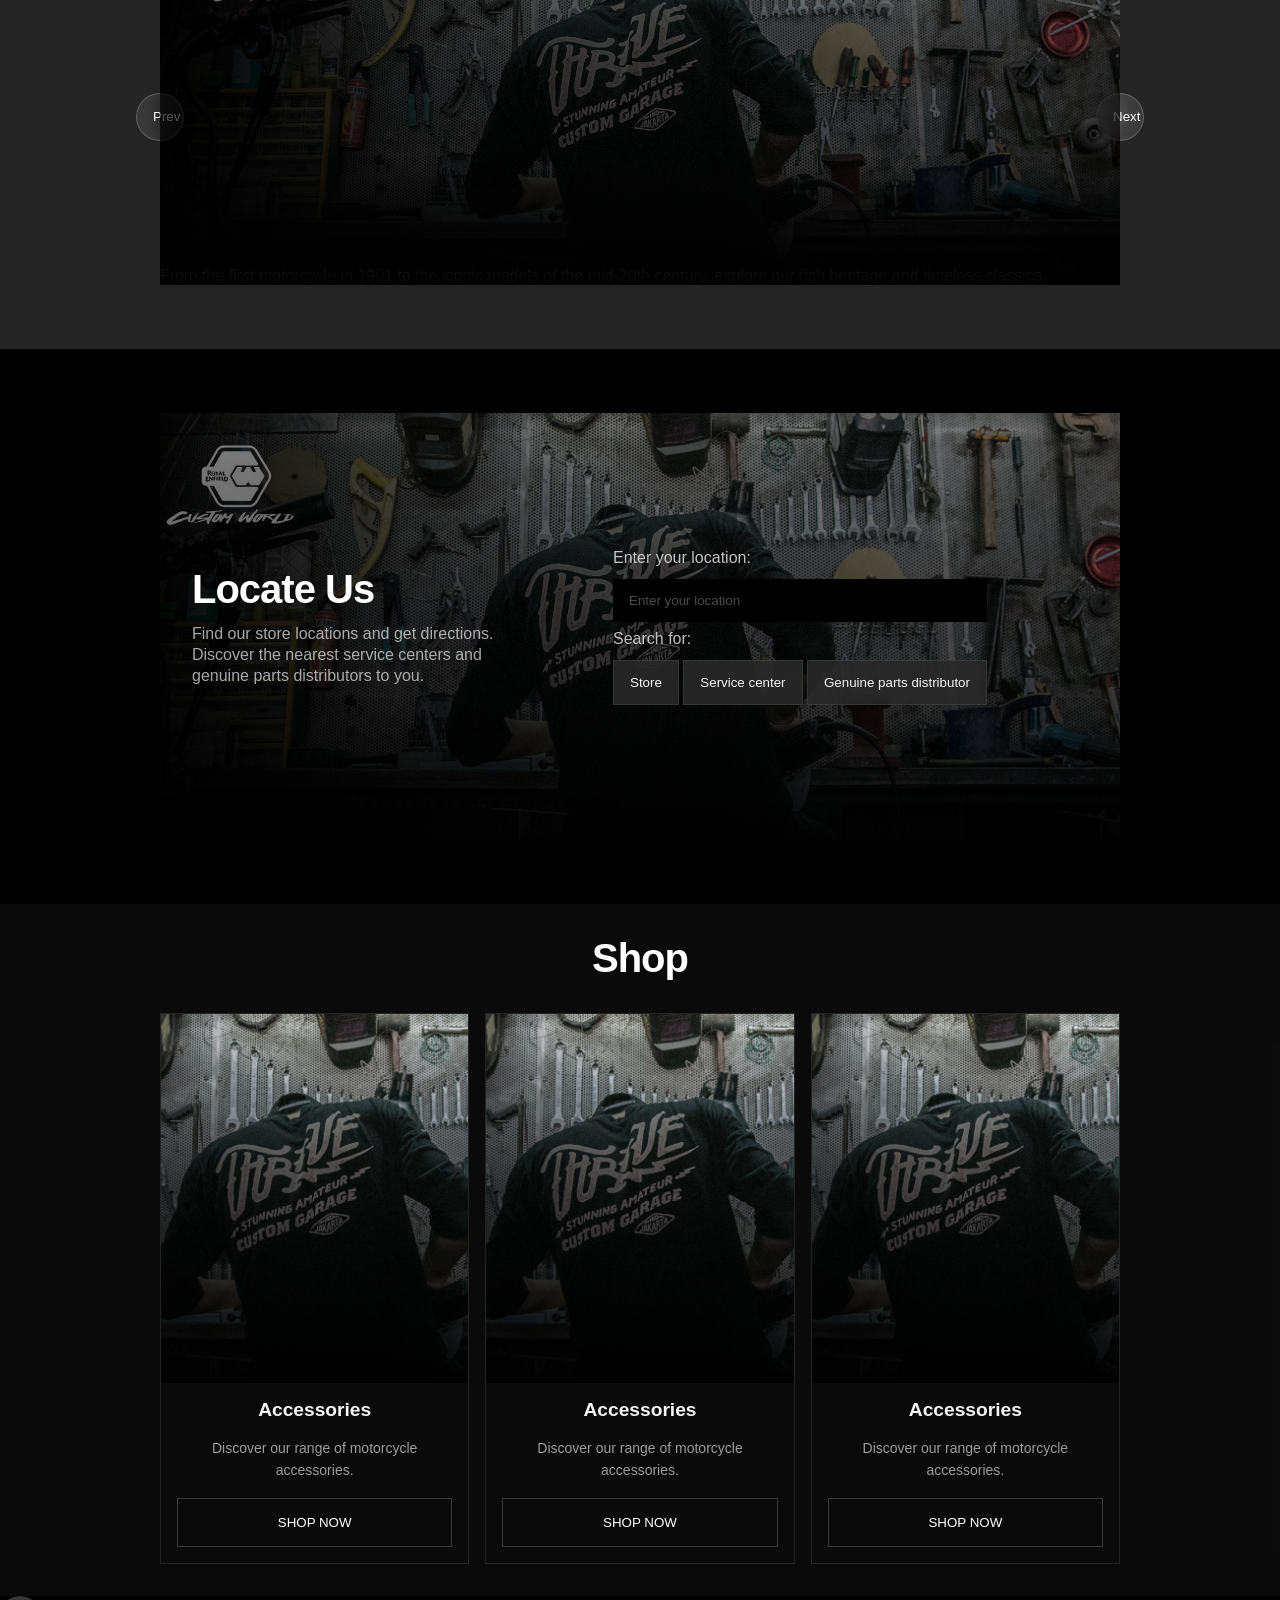
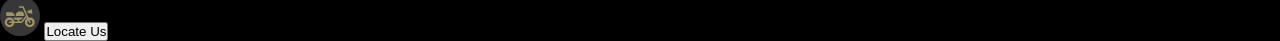
==== commit dbc3f55f: "Add Moto Culture and Motorcycles sections with corresponding styles - Created a new Moto Culture sec" ====
--- a/index.html
+++ b/index.html
@@ -8,6 +8,9 @@
     <link rel="stylesheet" href="/index.css" />
     <link rel="stylesheet" href="/styles/hero.css" />
     <link rel="stylesheet" href="/styles/highlights.css" />
+    <link rel="stylesheet" href="/styles/motorcycles.css" />
+    <link rel="stylesheet" href="/styles/motoculture.css" />
+    <link rel="stylesheet" href="/styles/rides.css" />
     <link rel="stylesheet" href="/styles/latest.css" />
     <link rel="stylesheet" href="/styles/shop.css" />
     <link rel="stylesheet" href="/styles/locate.css" />
@@ -17,6 +20,8 @@
   <body>
     <div id="hero"></div>
     <div id="highlights"></div>
+    <div id="motorcycles"></div>
+    <div id="motoculture"></div>
     <div id="rides"></div>
     <div id="latest"></div>
     <div id="legacy"></div>
--- a/index.css
+++ b/index.css
@@ -194,77 +194,6 @@
   }
 }
 
-
-
-
-
-
-.rides-container {
- 
-  position: relative;
-  display: grid;
-  grid-template-columns: repeat(3, 1fr);
-  grid-template-rows: repeat(2, 40vh); 
-  gap: 2rem;
-}
-
-/* Each grid item */
-.rides-container .ride-card {
-  position: relative;
-  overflow: hidden; /* ensures clean crop */
-}
-
-/* Grid Areas */
-.rides-container .one {
-  grid-area: 1 / 1 / 3 / 2;
-}
-
-.rides-container .two {
-  grid-area: 1 / 2 / 2 / 3;
-}
-
-.rides-container .three {
-  grid-area: 2 / 2 / 3 / 3;
-}
-
-.rides-container .four {
-  grid-area: 1 / 3 / 3 / 4;
-}
-
-/* Make image fill entire card */
-.rides-container .image-wrapper {
-  position: absolute;  /* THIS WAS MISSING */
-  inset: 0;
-  width: 100%;
-  height: 100%;
-}
-
-.rides-container .image-wrapper img {
-  width: 100%;
-  height: 100%;
-  object-fit: cover;
-  display: block;
-}
-
-/* Overlay content */
-.rides-container .content-wrapper {
-  position: absolute;
-  inset: 0;
-  z-index: 2;
-  background: rgba(0, 0, 0, 0.35);
-  display: flex;
-  align-items: flex-end;
-  padding: 1rem;
-}
-
-.rides-container .content-wrapper h3 {
-  font-size: 1.5rem;
-  font-weight: 700;
-  letter-spacing: 2px;
-  color: #fff;
-}
-
-
 .page-container {
 padding-inline: 10rem;
 
--- a/styles/motorcycles.css
+++ b/styles/motorcycles.css
@@ -0,0 +1,111 @@
+.motorcycles-section {}
+
+.motorcycles-section .motorcycles-title {
+
+    margin-bottom: 2rem;
+}
+
+.motorcycles-section .top-menu-wrapper {
+    position: relative;
+    display: flex;
+    flex-direction: column;
+    align-items: center;
+    gap: 2rem;
+    padding: 2rem 0;
+}
+
+.motorcycles-section .navigation-container {
+    position: absolute;
+    top: 50%;
+    left: 50%;
+    transform: translate(-50%, -50%);
+    display: flex;
+    gap: 3rem;
+    z-index: 2;   /* above menus */
+    pointer-events: auto;
+}
+
+.motorcycles-section .navigation-container button {
+    height: 3rem;
+    width: 3rem;
+    border-radius: 50%;
+
+    display: flex;
+    align-items: center;
+    justify-content: center;
+
+    background: rgba(255,255,255,0.08);
+    border: 1px solid rgba(255,255,255,0.2);
+    color: #fff;
+    cursor: pointer;
+    transition: 0.3s ease;
+}
+
+.motorcycles-section .navigation-container button:hover {
+    background: #fff;
+    color: #000;
+}
+
+.motorcycles-section .navigation-container svg {
+    width: 1.3rem;
+    height: 1.3rem;
+    stroke: currentColor;
+}
+
+.motorcycles-section .top-menu-wrapper ul {
+    display: flex;
+    gap: 4rem;
+}
+
+.motorcycles-section .top-menu-wrapper ul li {
+    list-style: none;
+    font-size: 1.5rem;
+    color: rgba(255, 255, 255, 0.6);
+    cursor: pointer;
+    transition: 0.3s ease;
+    text-transform: uppercase;
+    letter-spacing: -2px;
+    font-weight: 700;
+}
+
+.motorcycles-section .motorcycles-actions{
+display: flex;
+flex-direction: column;
+justify-content: center;
+align-items: center;
+gap: 0.5rem;
+}
+
+.motorcycles-slides-track{
+    display: flex;
+    justify-content: center;
+    align-items: center;
+    gap: 2rem;
+    width: max-content;
+    padding-bottom: 2rem;
+    width: 100%;
+}
+
+.motorcycles-slides-track .side-slide{
+    min-width: 80dvw;
+    height: auto;
+}
+
+
+
+.motorcycles-section .motorcycles-actions .know-more-button{
+    border: none;
+    background: transparent;
+    color: red;
+    cursor: pointer;
+    transition: 0.3s ease;
+}
+.motorcycles-section .motorcycles-actions .action-button{
+    padding: 1rem 2rem;
+    border: 1px solid rgba(255, 255, 255, 0.2);
+    background: transparent;
+    color: #fff;
+    cursor: pointer;
+    transition: 0.3s ease;
+    text-transform: uppercase;
+}
--- a/styles/motoculture.css
+++ b/styles/motoculture.css
@@ -0,0 +1,80 @@
+/* ===== SECTION ===== */
+
+.moto-culture-section {
+
+}
+
+.moto-culture-section .moto-culture-title {
+    margin-bottom: 2rem;
+}
+
+/* FIXED class name */
+.moto-culture-section .moto-culture-container {
+    display: flex;
+    gap: 4rem;
+
+}
+
+
+.moto-culture-section .moto-culture-card {
+    position: relative;
+    width: 100%;
+    max-width: 28rem;
+    aspect-ratio: 9/10;
+    overflow: hidden;
+}
+
+.moto-culture-section .moto-culture-card .image-wrapper {
+    position: absolute;
+    inset: 0;
+   height: 100%;
+    width: 100%;
+    overflow: hidden;
+}
+
+.moto-culture-section .moto-culture-card .image-wrapper img {
+    position: absolute;
+    inset: 0;
+    width: 100%;
+    height: 100%;
+    object-fit: cover;
+
+
+
+}
+
+
+.moto-culture-section .moto-culture-card .card-content {
+    position: absolute;
+    inset: 0;
+    z-index: 2;
+    background: rgba(0, 0, 0, 0.35);
+
+    display: flex;
+    flex-direction: column;
+    justify-content: flex-end;
+    padding: 1.5rem;
+}
+
+/* Number */
+.moto-culture-section .card-content h3 {
+    font-size: 2.5rem;
+    font-weight: 600;
+    letter-spacing: 2px;
+    color: rgba(255,255,255,1);
+}
+
+/* Separator */
+.moto-culture-section .card-content .separator {
+    width: 100%;
+    height: 2px;
+    background: #fff;
+    margin: 0.5rem 0 1rem 0;
+}
+
+/* Title */
+.moto-culture-section .card-content h2 {
+    font-size: 1.5rem;
+    font-weight: 700;
+    color: rgba(255,255,255,0.7);;
+}
--- a/styles/rides.css
+++ b/styles/rides.css
@@ -0,0 +1,65 @@
+
+.rides-container {
+ 
+  position: relative;
+  display: grid;
+  grid-template-columns: repeat(3, 1fr);
+  grid-template-rows: repeat(2, 40vh); 
+  gap: 2rem;
+}
+
+/* Each grid item */
+.rides-container .ride-card {
+  position: relative;
+  overflow: hidden; /* ensures clean crop */
+}
+
+/* Grid Areas */
+.rides-container .one {
+  grid-area: 1 / 1 / 3 / 2;
+}
+
+.rides-container .two {
+  grid-area: 1 / 2 / 2 / 3;
+}
+
+.rides-container .three {
+  grid-area: 2 / 2 / 3 / 3;
+}
+
+.rides-container .four {
+  grid-area: 1 / 3 / 3 / 4;
+}
+
+/* Make image fill entire card */
+.rides-container .image-wrapper {
+  position: absolute;  /* THIS WAS MISSING */
+  inset: 0;
+  width: 100%;
+  height: 100%;
+}
+
+.rides-container .image-wrapper img {
+  width: 100%;
+  height: 100%;
+  object-fit: cover;
+  display: block;
+}
+
+/* Overlay content */
+.rides-container .content-wrapper {
+  position: absolute;
+  inset: 0;
+  z-index: 2;
+  background: rgba(0, 0, 0, 0.35);
+  display: flex;
+  align-items: flex-end;
+  padding: 1rem;
+}
+
+.rides-container .content-wrapper h3 {
+  font-size: 1.5rem;
+  font-weight: 700;
+  letter-spacing: 2px;
+  color: #fff;
+}
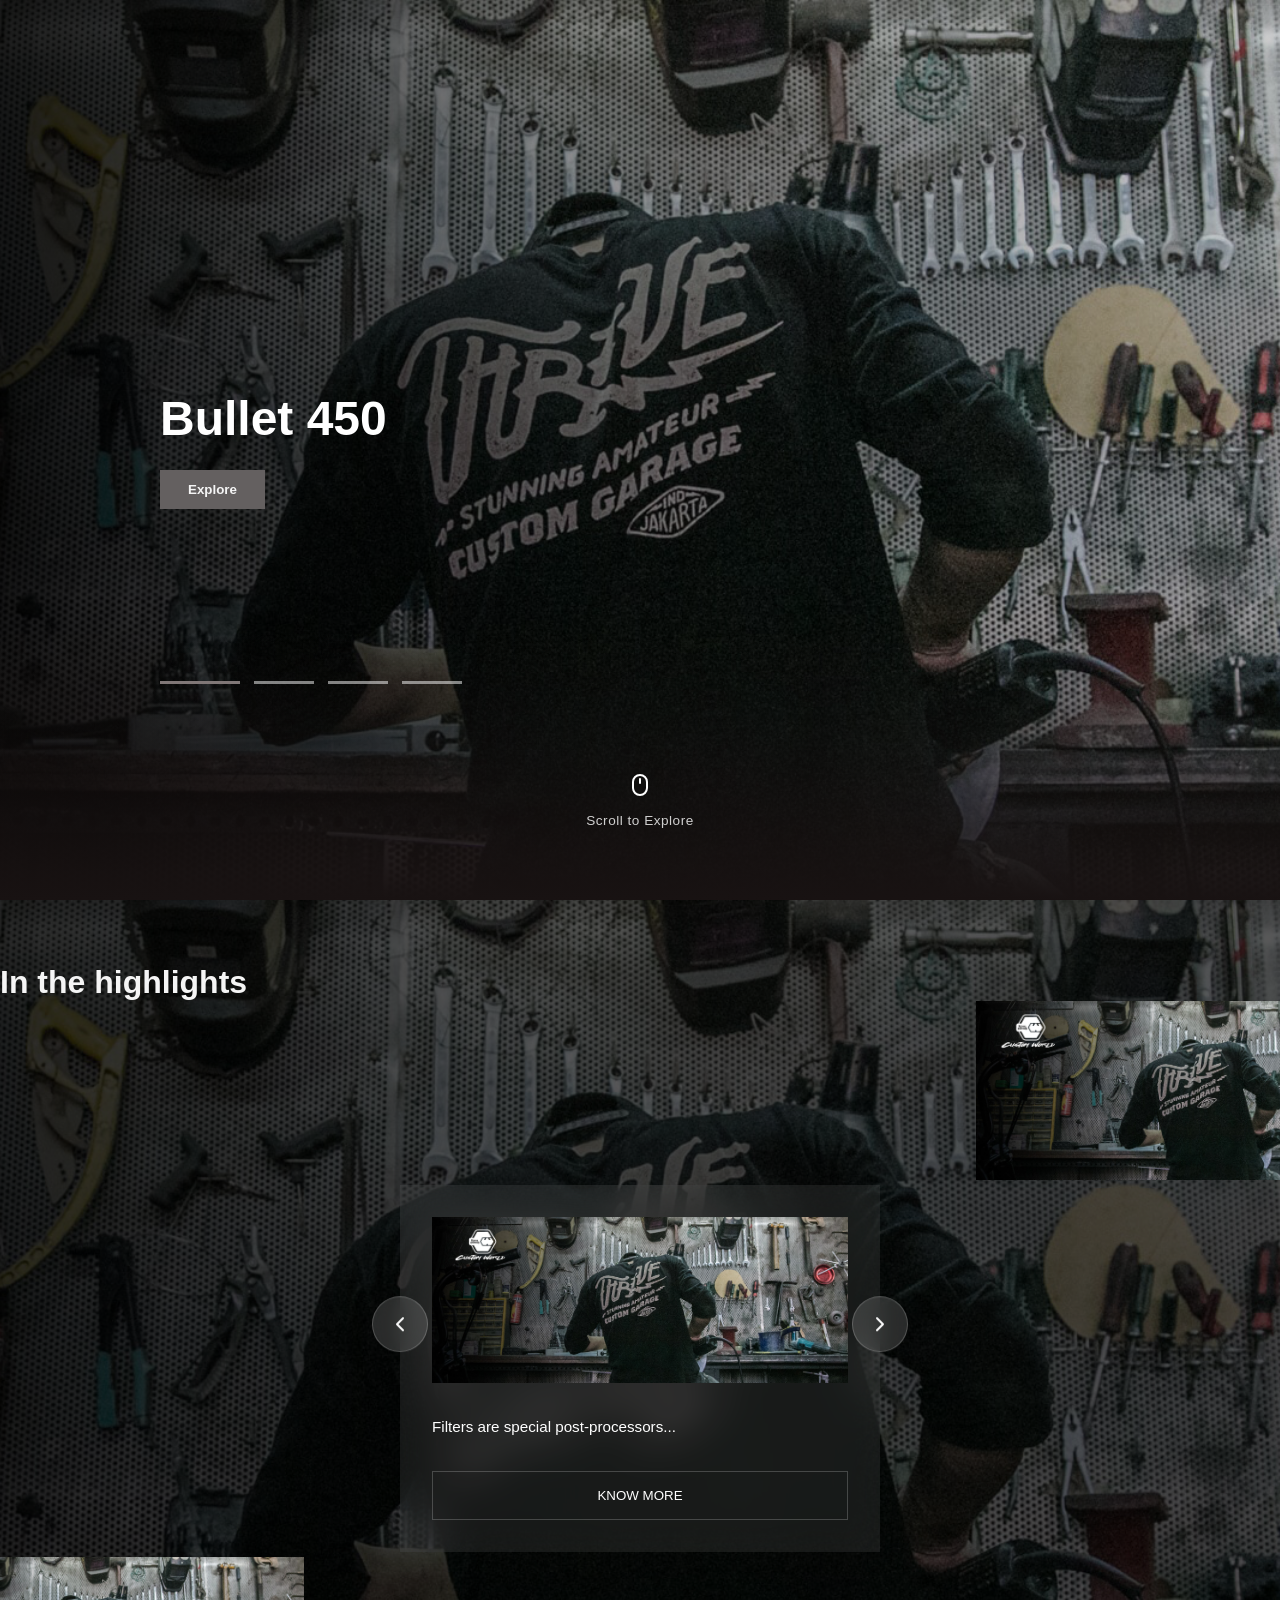
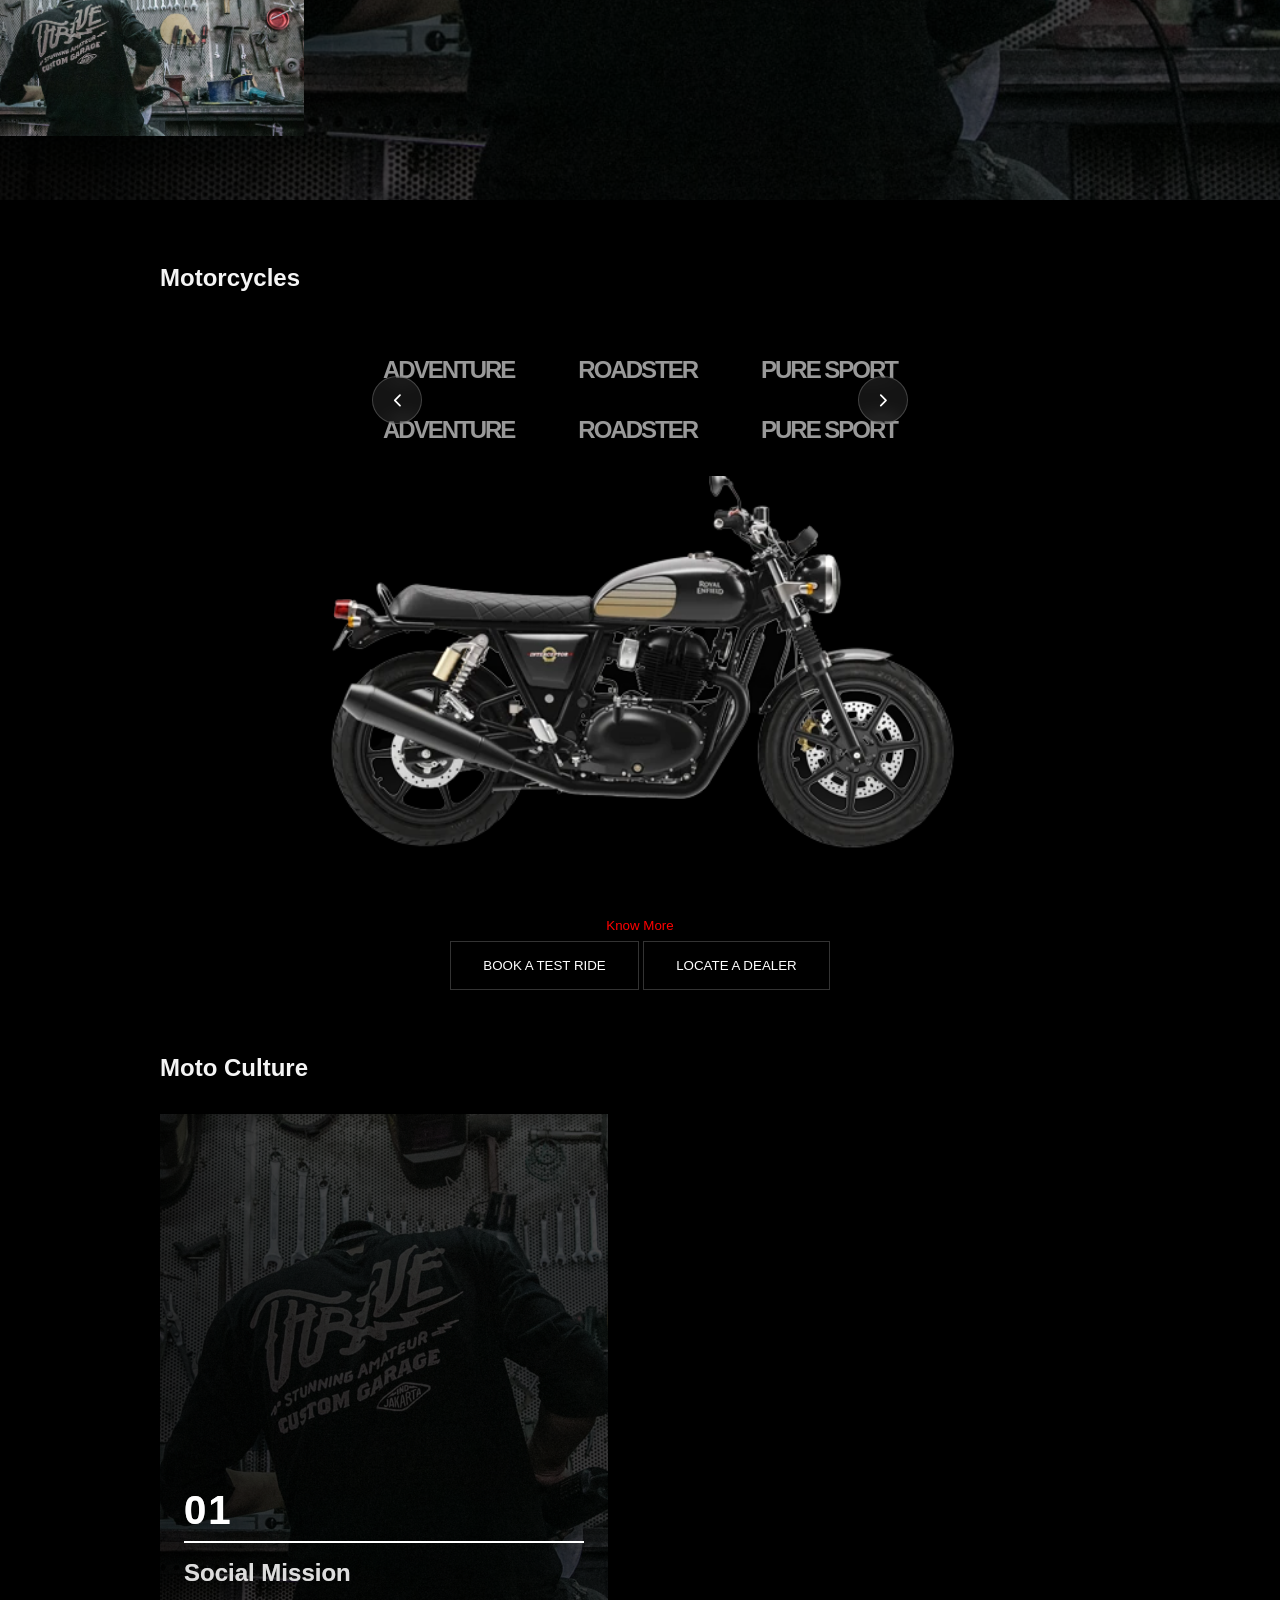
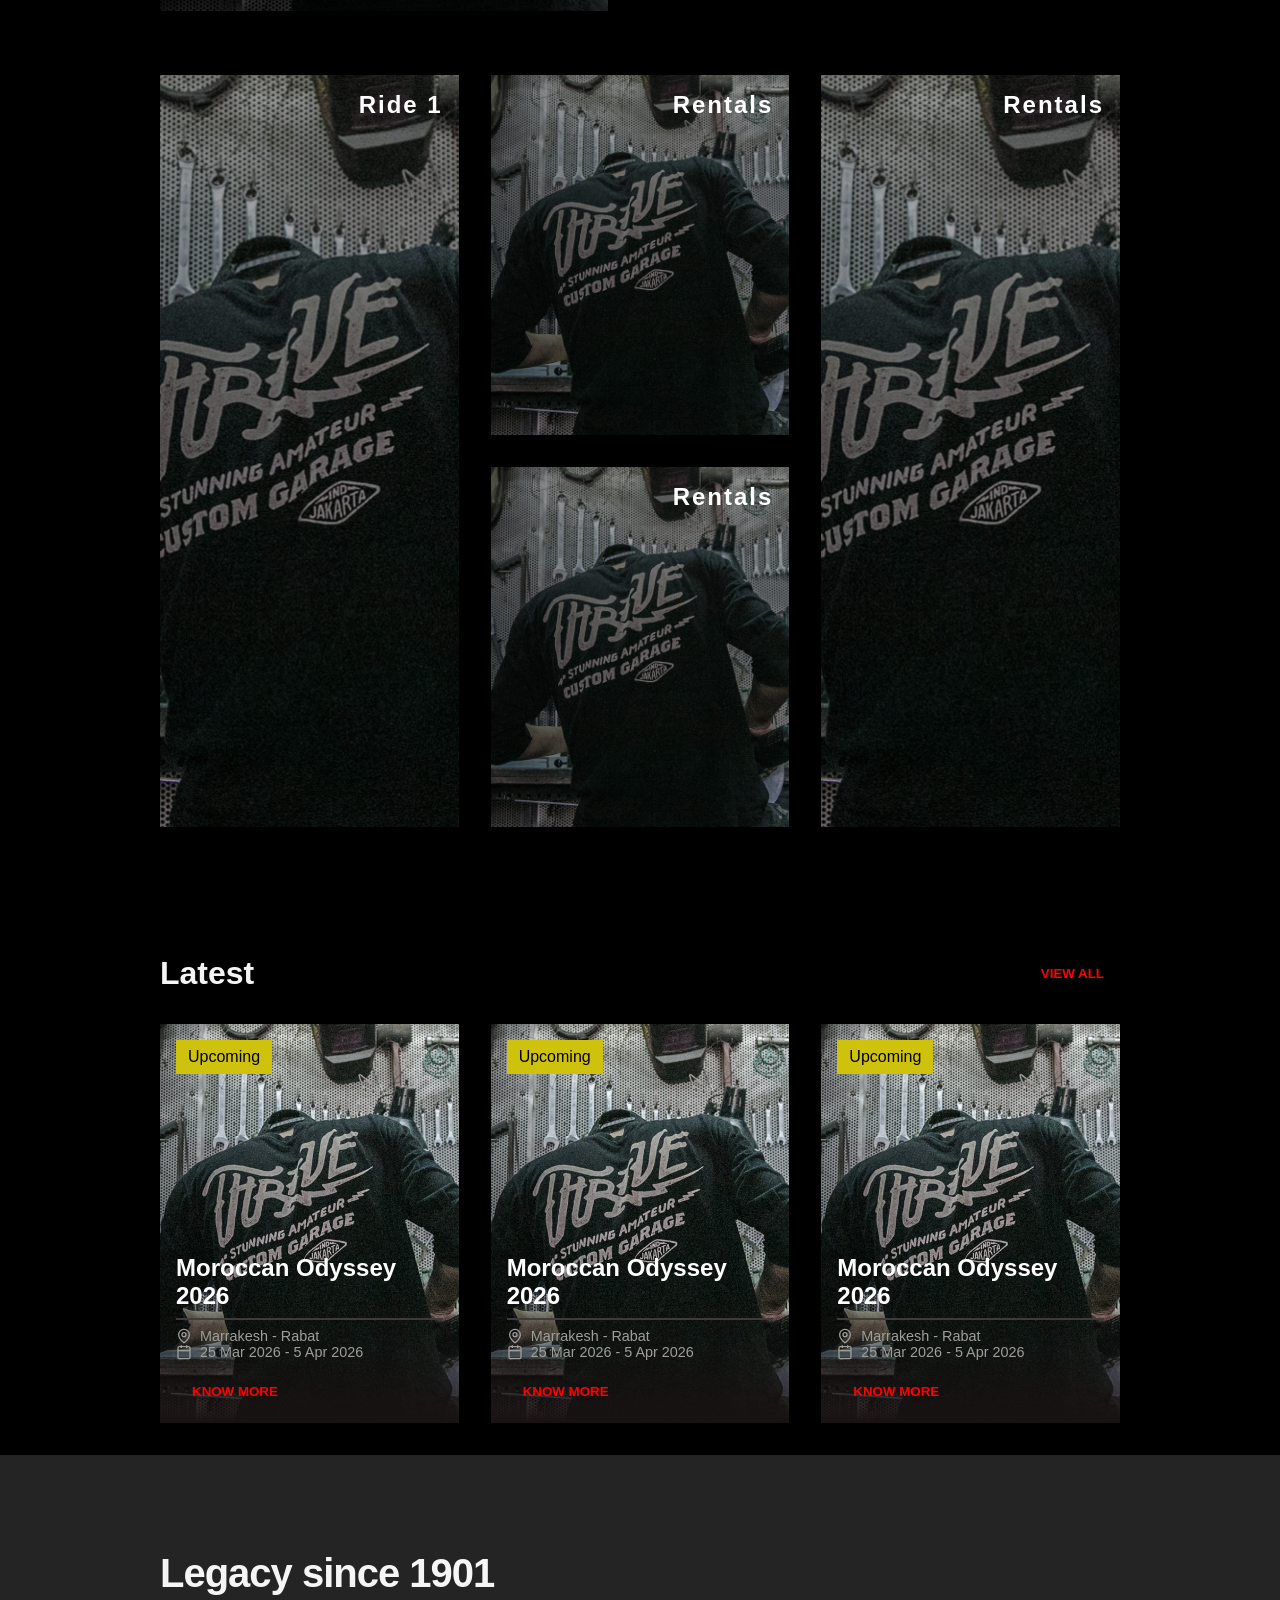
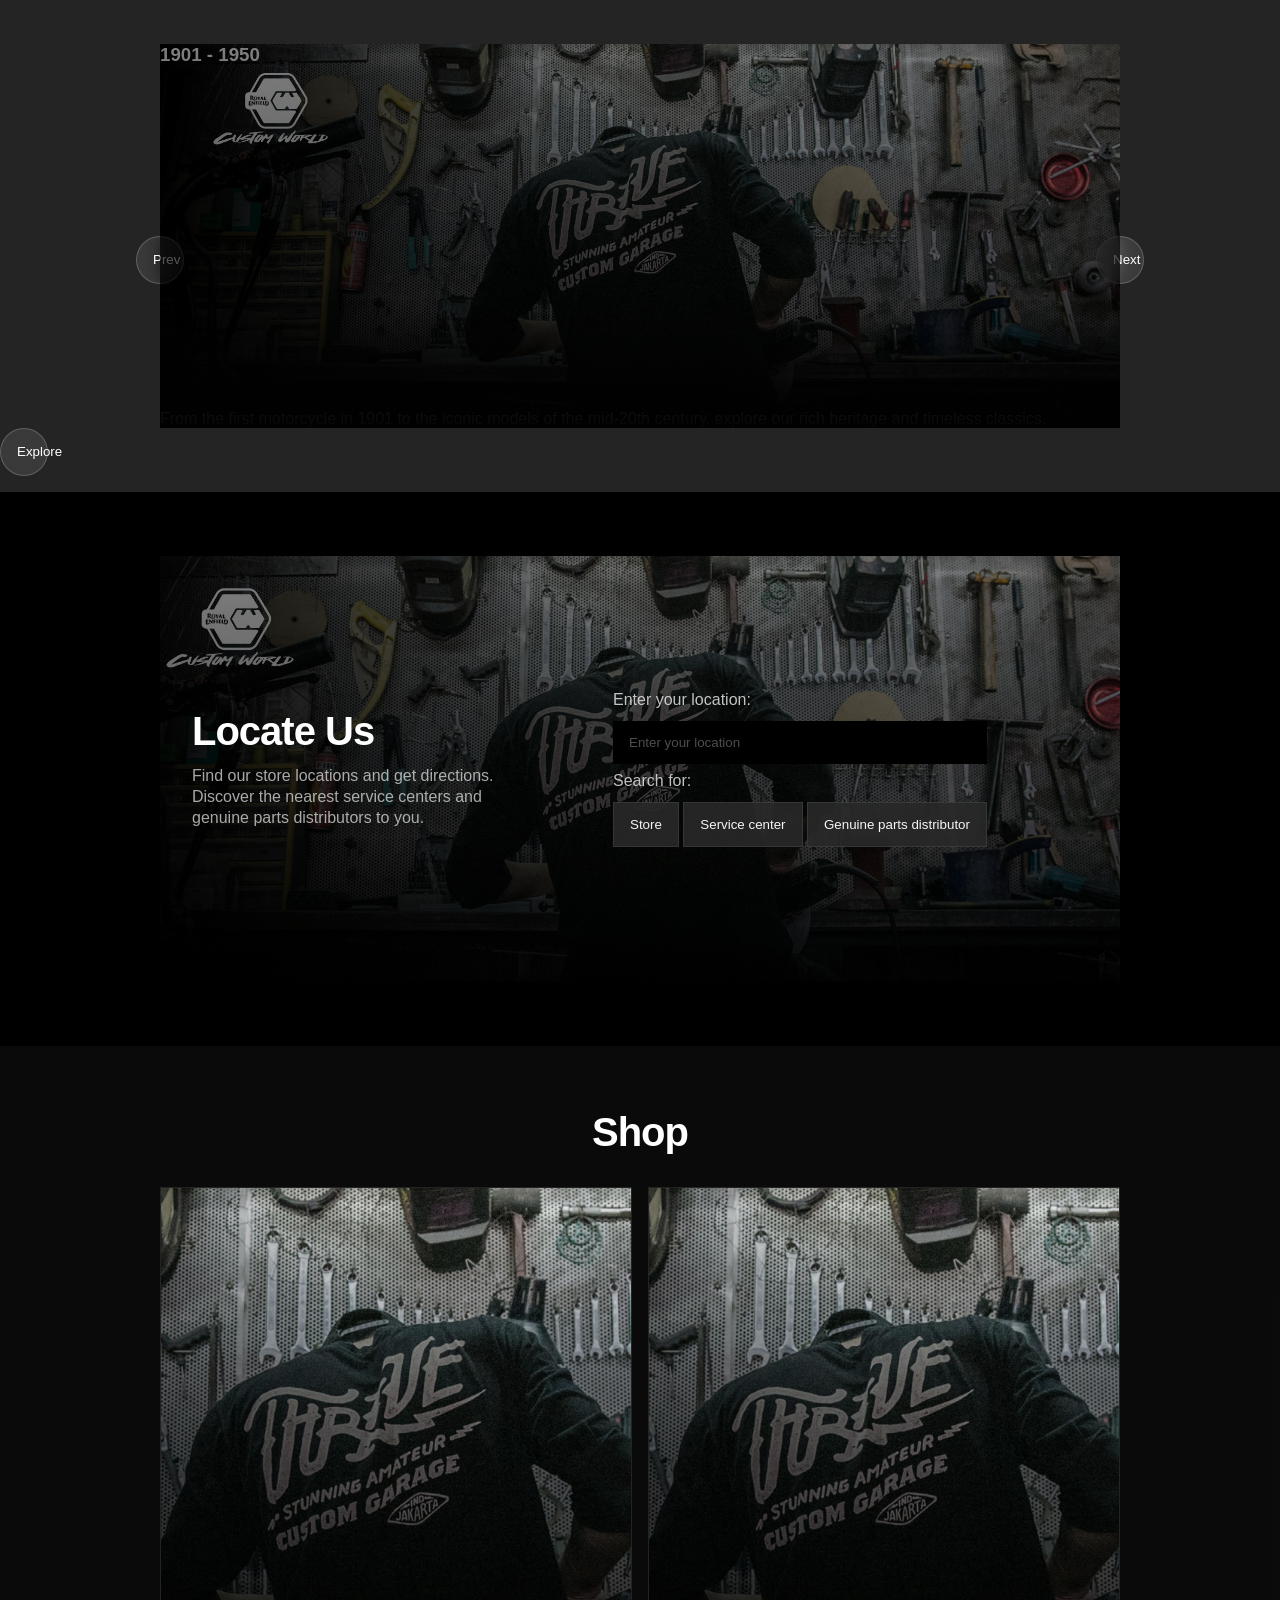
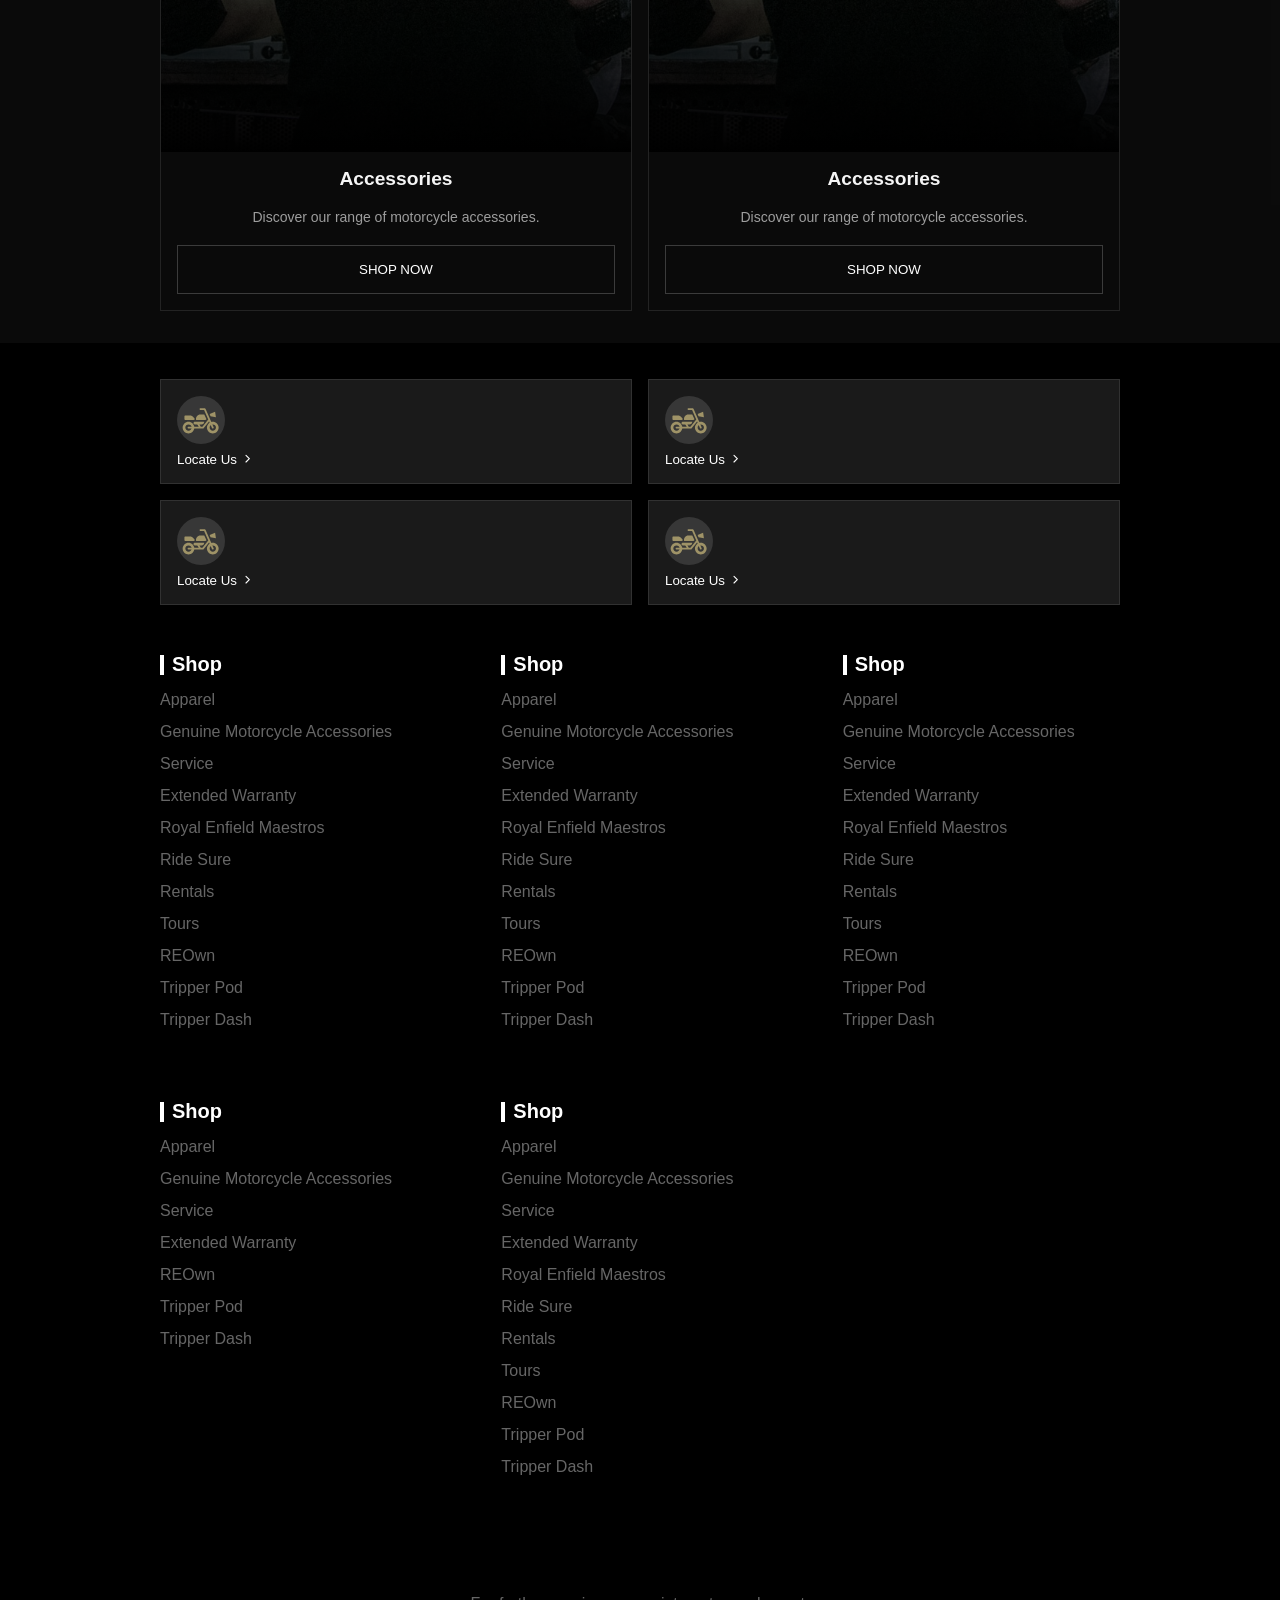
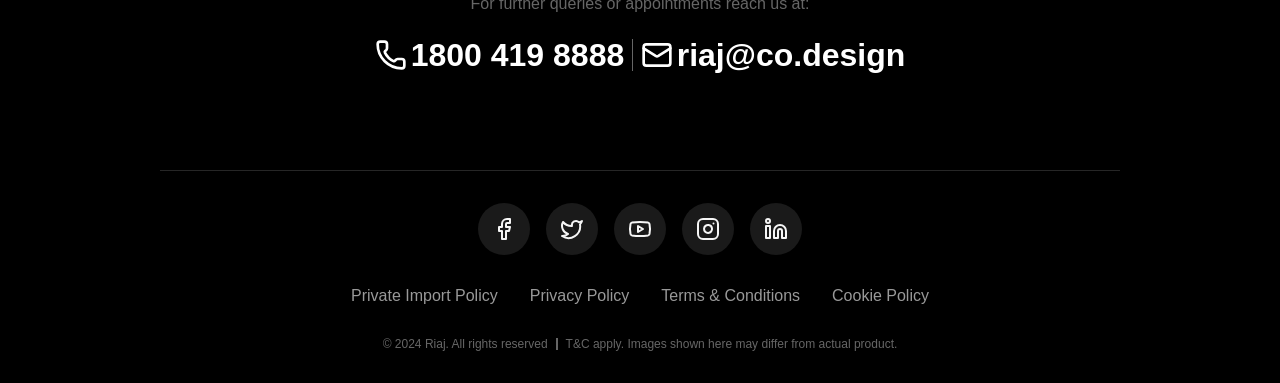
==== commit 16dd1e74: "Add explore button to legacy section, update shop layout, and introduce footer styles - Added an "Ex" ====
--- a/index.html
+++ b/index.html
@@ -15,6 +15,7 @@
     <link rel="stylesheet" href="/styles/shop.css" />
     <link rel="stylesheet" href="/styles/locate.css" />
     <link rel="stylesheet" href="/styles/legacy.css" />
+    <link rel="stylesheet" href="/styles/footer.css" />
   </head>
 
   <body>
--- a/index.css
+++ b/index.css
@@ -210,4 +210,5 @@
     letter-spacing: -1px;
     font-weight: 700;
     margin-bottom: 2rem;
+    margin-top: 2rem;
 }
--- a/styles/latest.css
+++ b/styles/latest.css
@@ -26,7 +26,7 @@
 
       .latest-cards-container {
         display: grid;
-        grid-template-columns: repeat(4, 1fr);
+        grid-template-columns: repeat(3, 1fr);
         gap: 2rem;
       }
 
--- a/styles/shop.css
+++ b/styles/shop.css
@@ -12,7 +12,8 @@
 }
 
 .shop-container{
-    display: flex;
+    display: grid;
+    grid-template-columns: repeat(2, 1fr);
     gap: 1rem;
 }
 
--- a/styles/footer.css
+++ b/styles/footer.css
@@ -0,0 +1,193 @@
+.footer{
+    background: #000;
+    color: #fff;
+
+
+}
+
+.top-footer-section {
+    display: grid;
+    gap: 1rem;
+    grid-template-columns: repeat(2, 1fr);
+        padding-top: 4cqb;
+}
+
+.footer-info-card{
+    flex: 1;
+    padding: 1rem;
+    background: rgba(255,255,255,0.1);
+    border: 1px solid rgba(255,255,255,0.1);
+    display: flex;
+    flex-direction: column;
+    gap: 0.5rem;
+    cursor: pointer;
+
+}
+
+.footer-info-card .icon{
+    width: 3em;
+    height: 3em;
+  
+}
+
+.footer-info-card button {
+    background: transparent;
+    color: #fff;
+    cursor: pointer;
+    transition: 0.3s ease;
+    border: none;
+    display: flex;
+    align-items: center;
+    justify-content: center;
+    gap: 0.25rem;
+    width: fit-content;
+}
+
+.footer-info-card button svg{
+    width: 1em;
+    height: auto;
+
+}
+
+
+
+.footer-middle-section{
+    display: grid;
+    gap: 4rem;
+    grid-template-columns: repeat(3, 1fr);
+    padding-block: 3rem;
+}
+
+
+
+.footer-middle-section ul li {
+    list-style: none;
+    color: rgba(255,255,255,0.4);
+    font-weight: 400;
+    cursor: pointer;
+    transition: 0.3s ease;
+    font-size: 1rem;
+    line-height: 200%;
+}
+
+.footer-middle-section ul li.footer-cat-title {
+    font-weight: bold;
+    margin-bottom: 0.5rem;
+    color: #fff;
+    font-size: 1.25rem;
+    line-height: normal;
+}
+
+.footer-middle-section ul li.footer-cat-title::before {
+    content: '';
+    display: inline-block;
+    width: 0.2em;
+    height: 1em;
+    background: #fff;
+    margin-right: 0.5rem;
+    vertical-align: middle;
+
+}
+
+.separator{
+    height: 1px;
+    background: rgba(255,255,255,0.15);
+    margin-block: 2rem;
+    width: 100%;
+}
+
+
+.footer-bottom-section{
+    display: flex;
+    flex-direction: column;
+    justify-content: space-between;
+    align-items: center;
+}
+
+
+.footer-bottom-section .contact-info{
+    padding-block: 4rem;
+
+}
+
+.footer-bottom-section .contact-info p{
+    color: rgba(255,255,255,0.4);
+    font-size: 1rem;
+    text-align: center;
+    padding-bottom: 1.5rem;
+}
+
+.footer-bottom-section .contact-info h4{
+    color: #fff;
+    font-size: 2rem;
+    display: flex;
+    gap: 0.25rem;
+    justify-content: center;
+    align-items: center;
+}
+
+.footer-bottom-section .contact-info h4 span{
+    height: 1em;
+    background: rgba(255,255,255,0.4);
+    padding-inline: .25px;
+    margin-inline: 0.25rem;
+}
+
+.footer-bottom-section .contact-info h4 svg{
+    height: 1em;
+    width: auto;
+}
+
+.footer-bottom-section .links{
+    padding-bottom: 2rem;
+    display: flex;
+    flex-direction: column;
+    align-items: center;
+    justify-content: center;
+    gap: 2rem;
+
+}
+
+.footer-bottom-section .links .social-links{
+    display: flex;
+    gap: 1rem;
+}
+
+.footer-bottom-section .links .social-links a{
+    background: rgba(255,255,255,0.1);
+    transition: 0.3s ease;
+    padding: 0.875rem;
+    border-radius: 50%;
+    display: flex;
+    justify-content: center;
+    align-items: center;
+    cursor: pointer;
+}
+
+
+.footer-bottom-section .links .page-links{
+   display: flex;
+   justify-content: center;
+   align-items: center;
+   gap: 2rem;
+   color: rgba(255,255,255,0.6);
+}
+
+
+
+.copyright{
+    color: rgba(255,255,255,0.4);
+    font-size: 0.75rem;
+    display: flex;
+    justify-content: center;
+    align-items: center;
+    gap: 0.5rem;
+}
+
+
+.copyright span{
+    background: rgba(255,255,255,0.4);
+    padding: 1px;
+    height: 1em;
+}
+
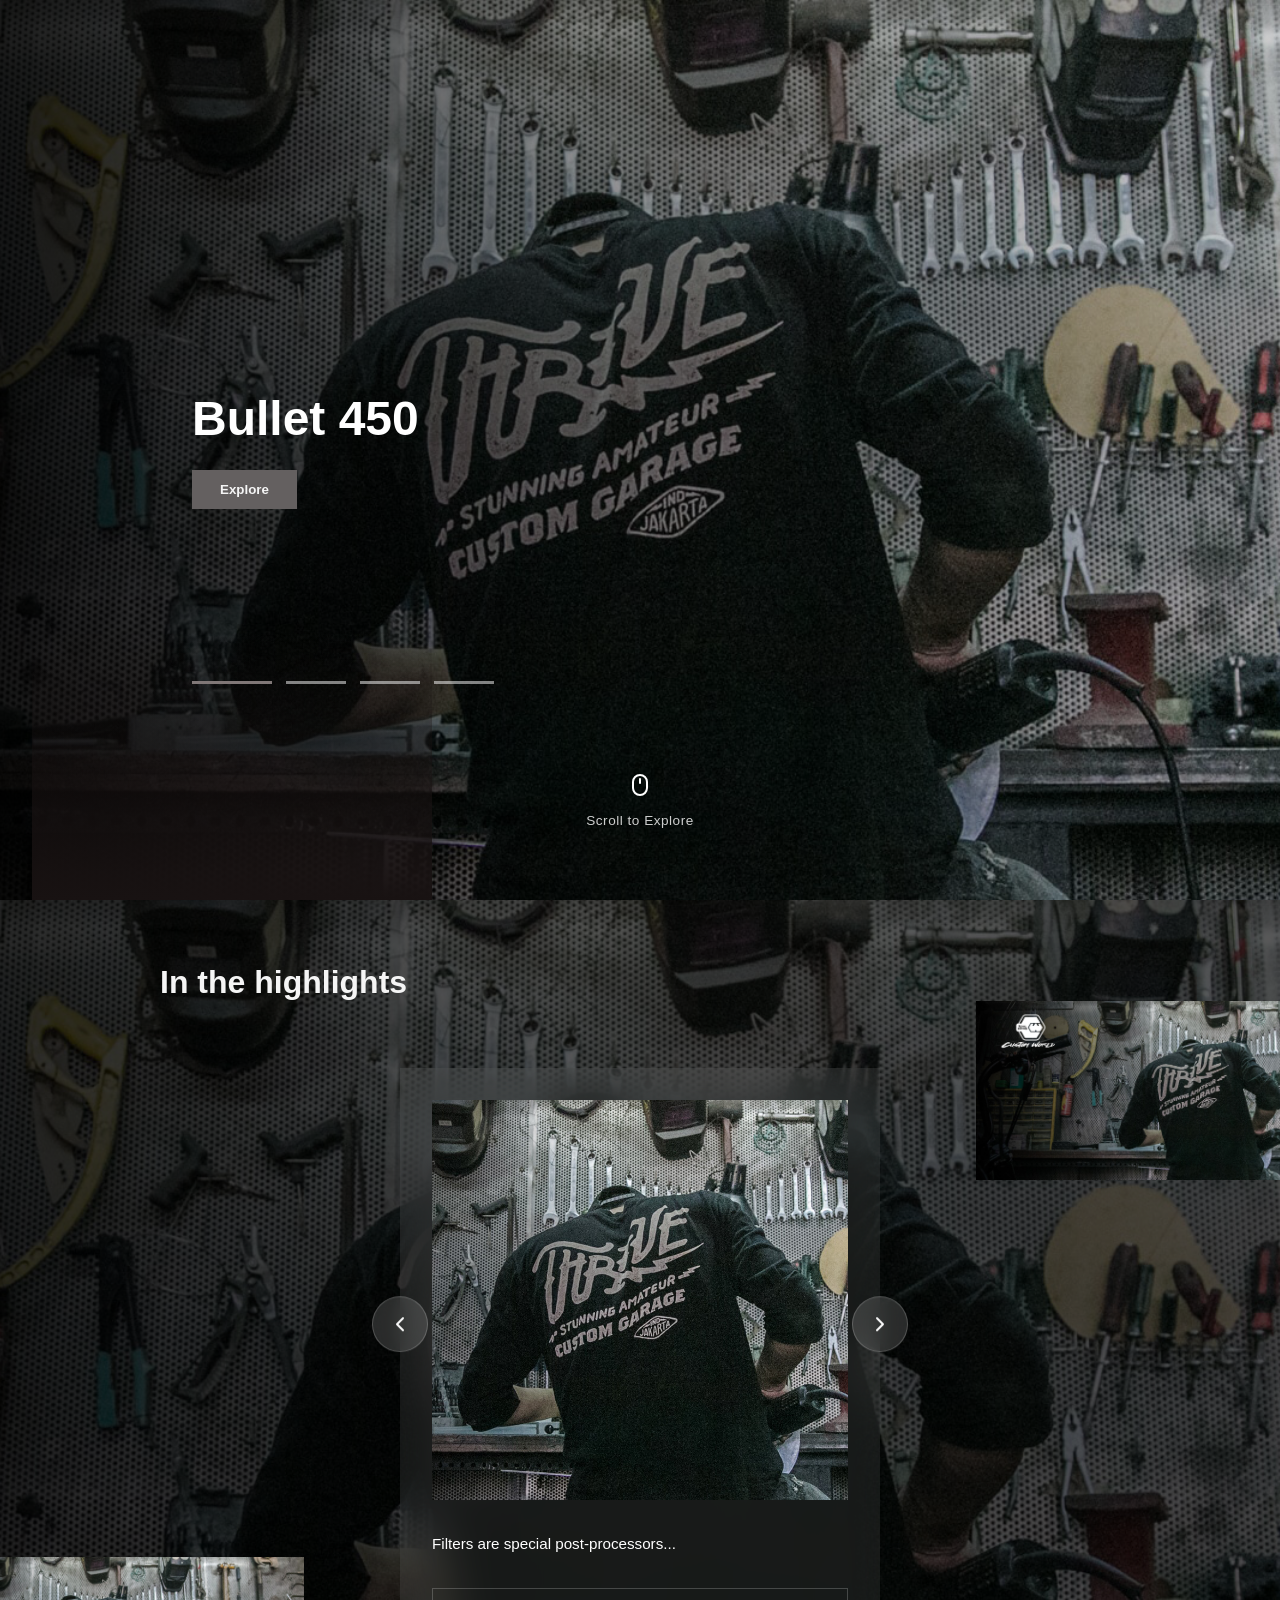
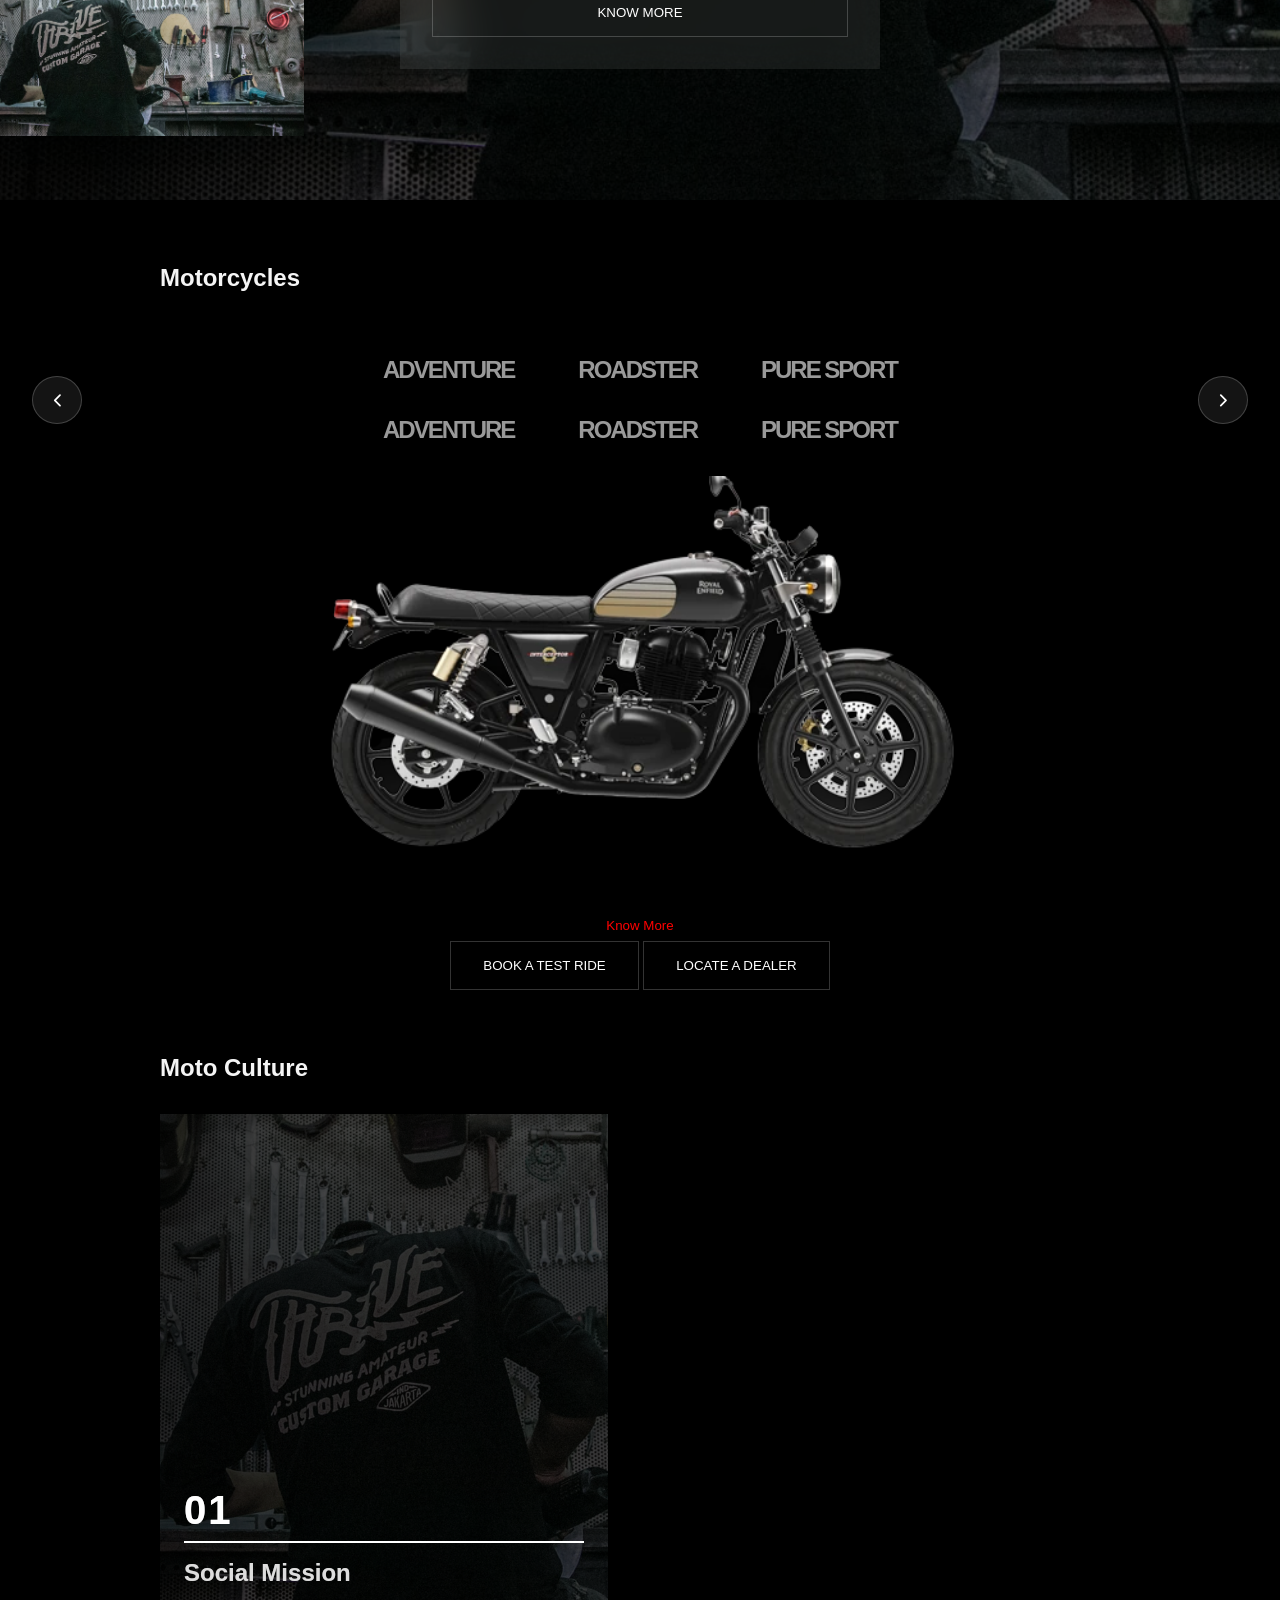
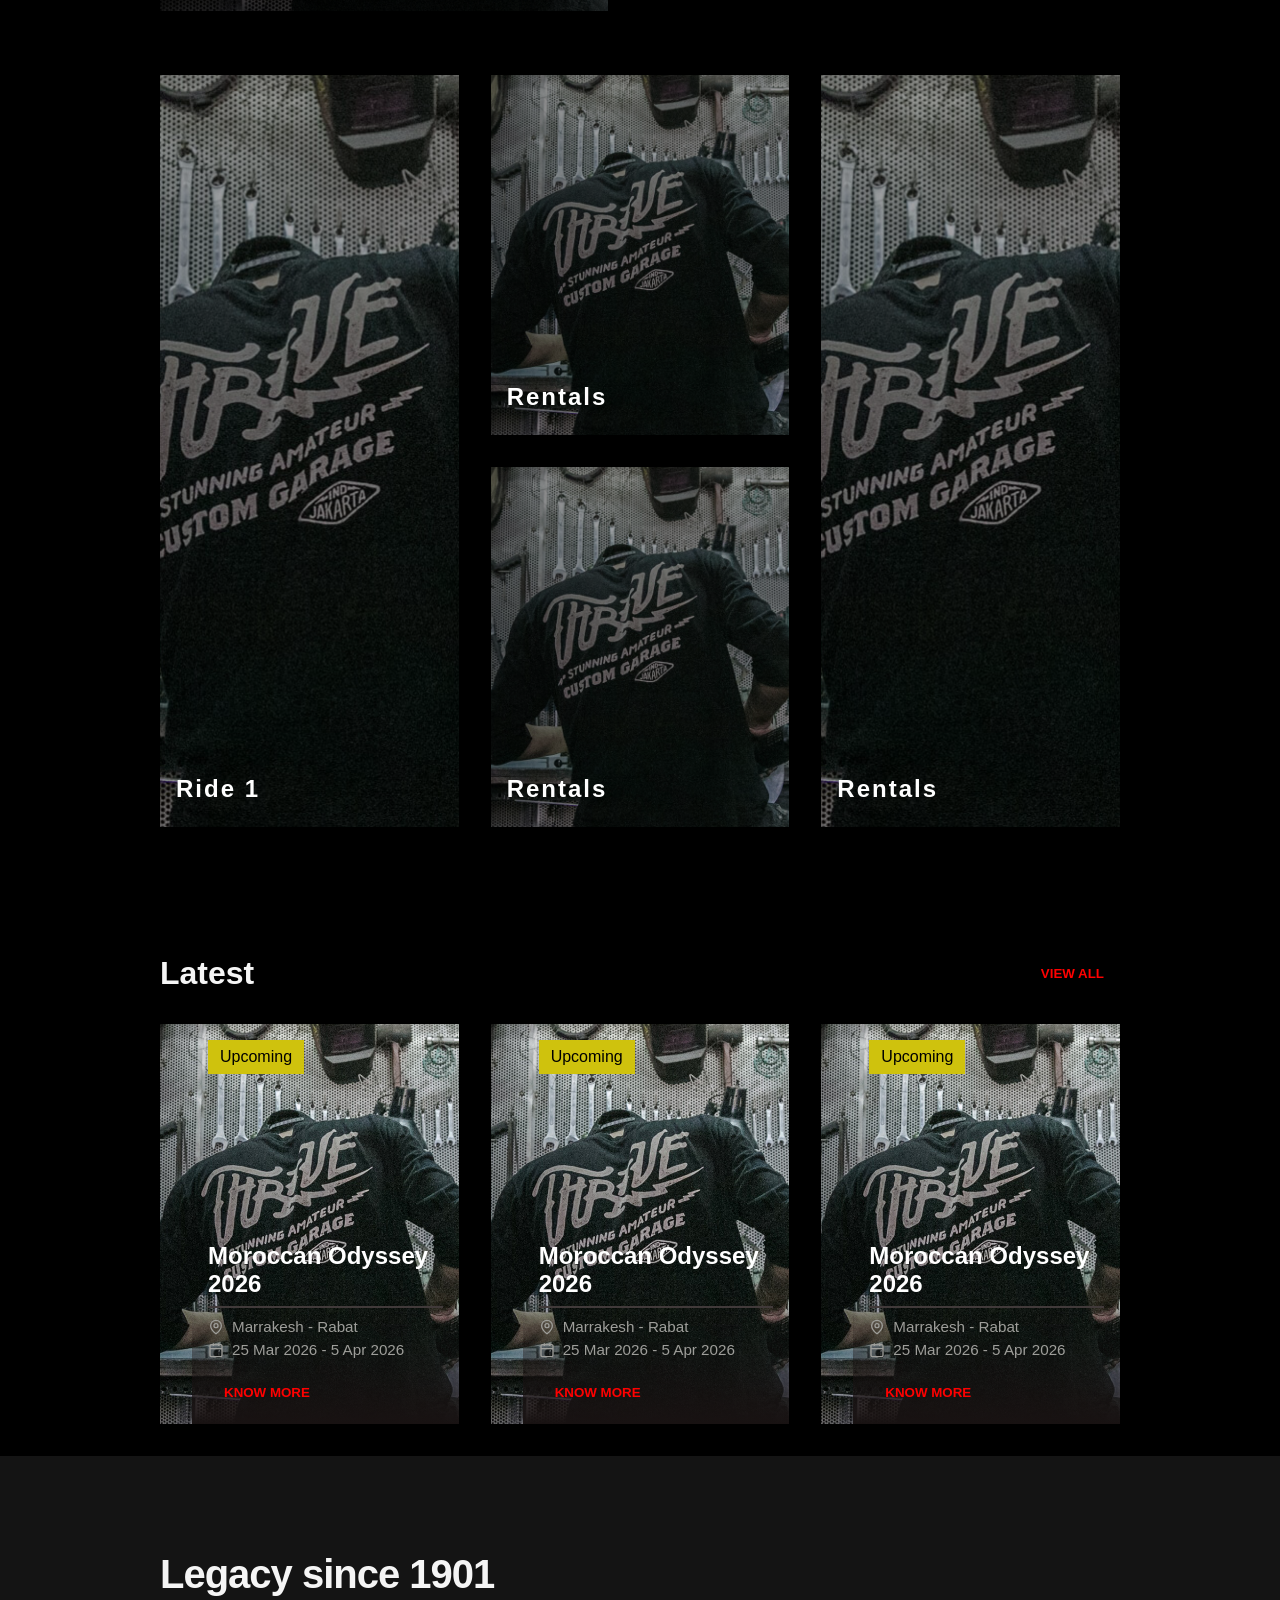
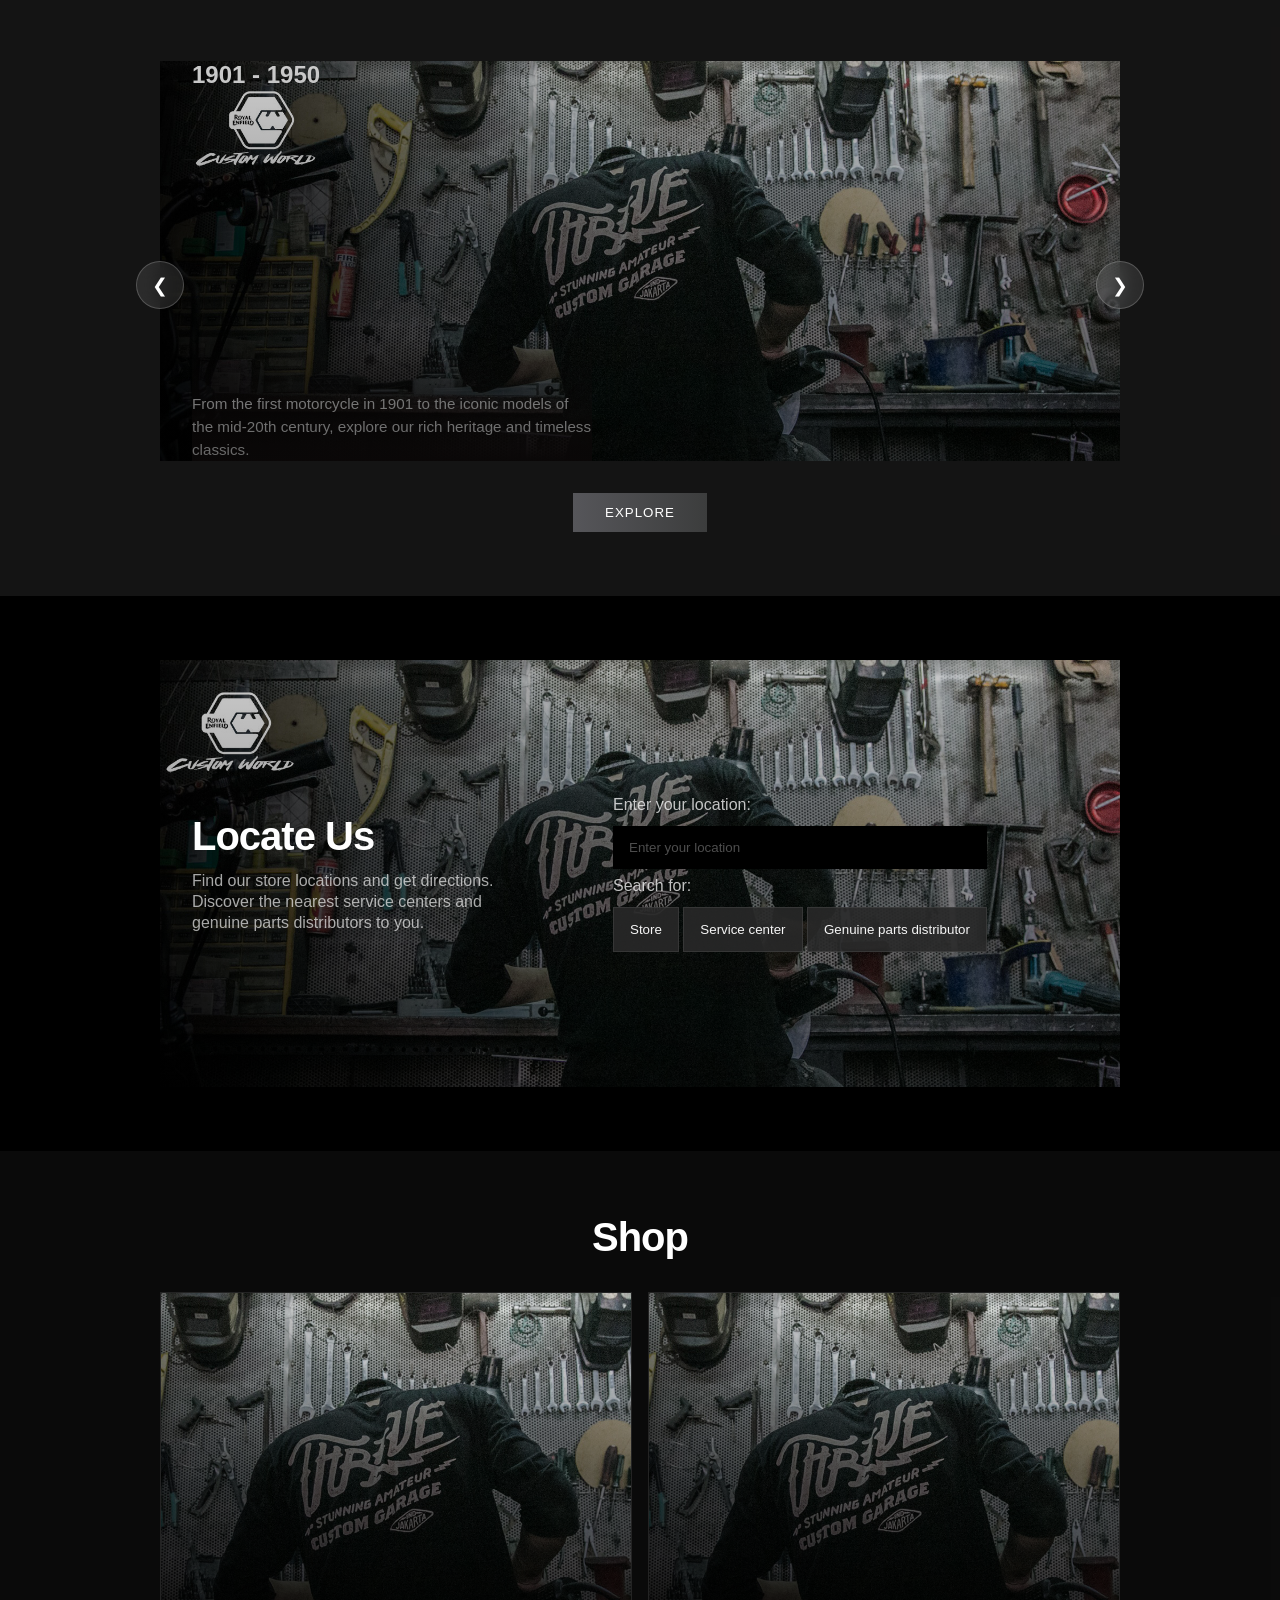
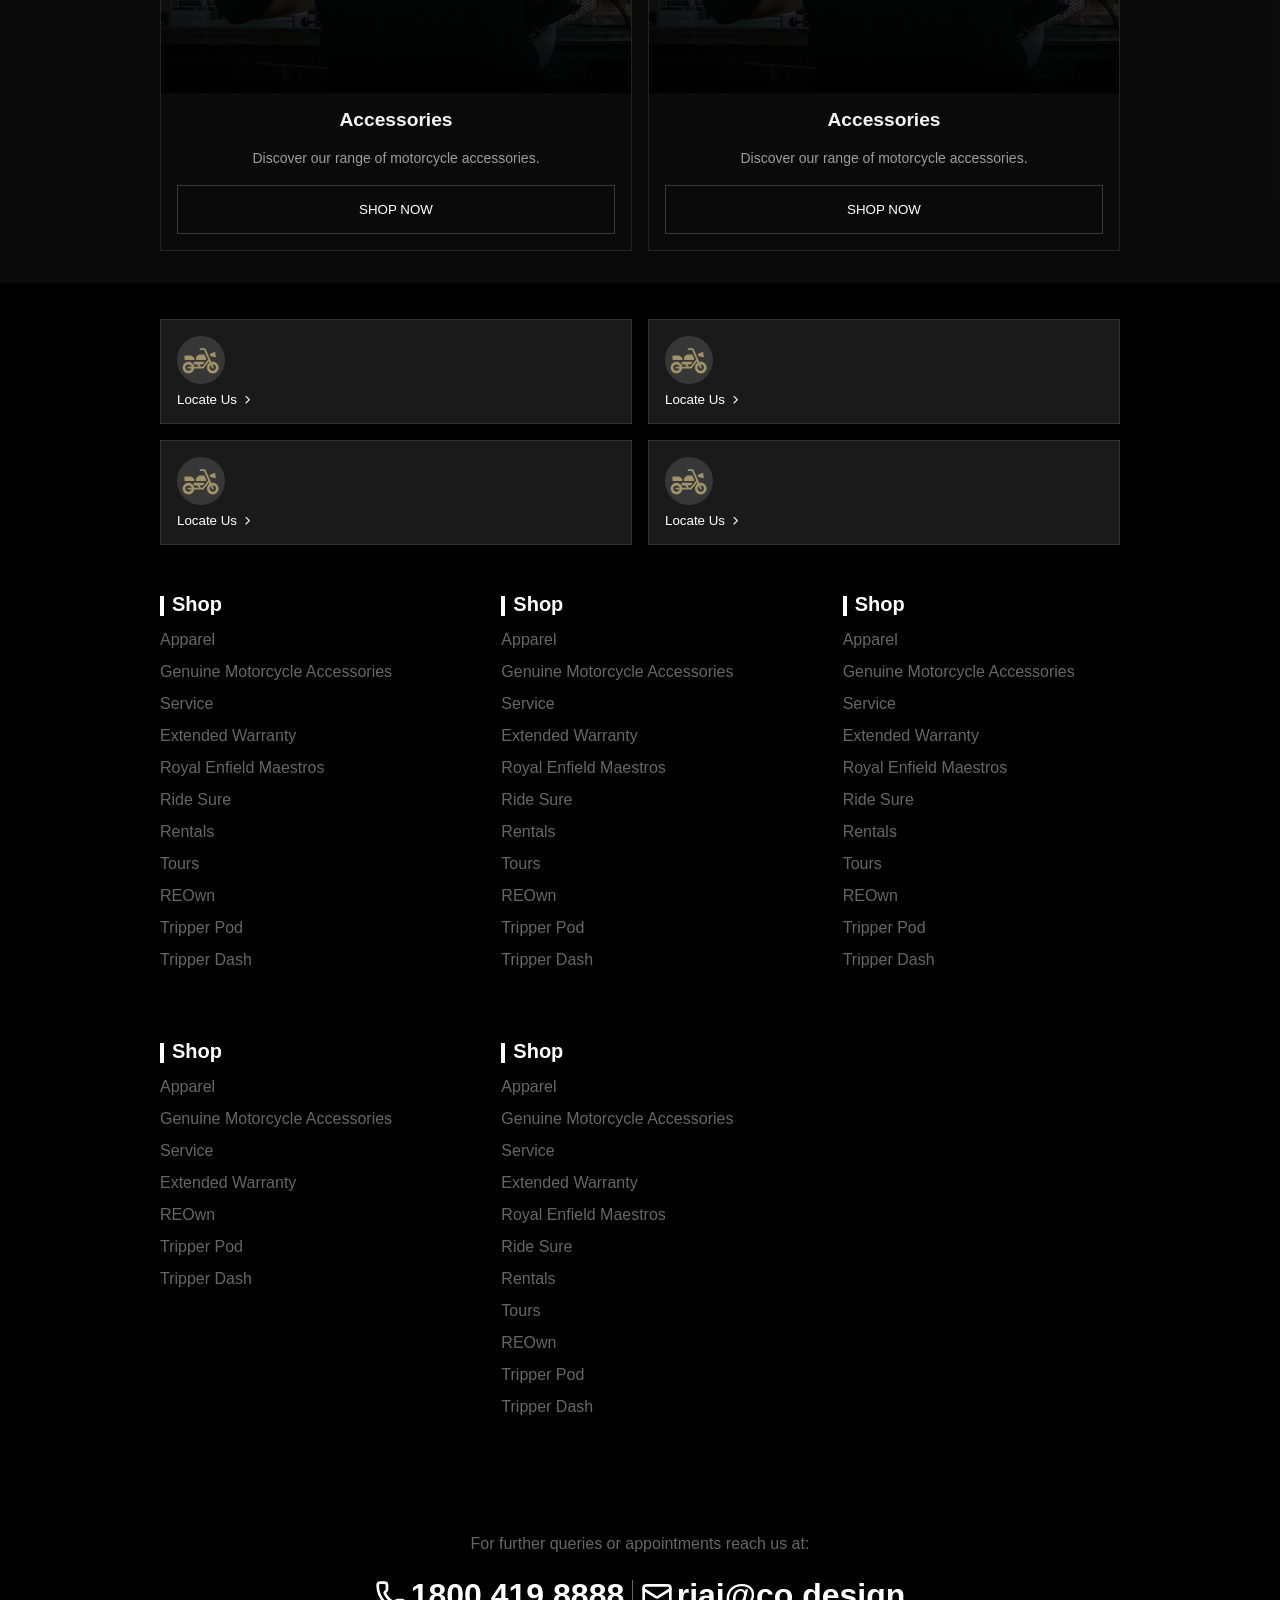
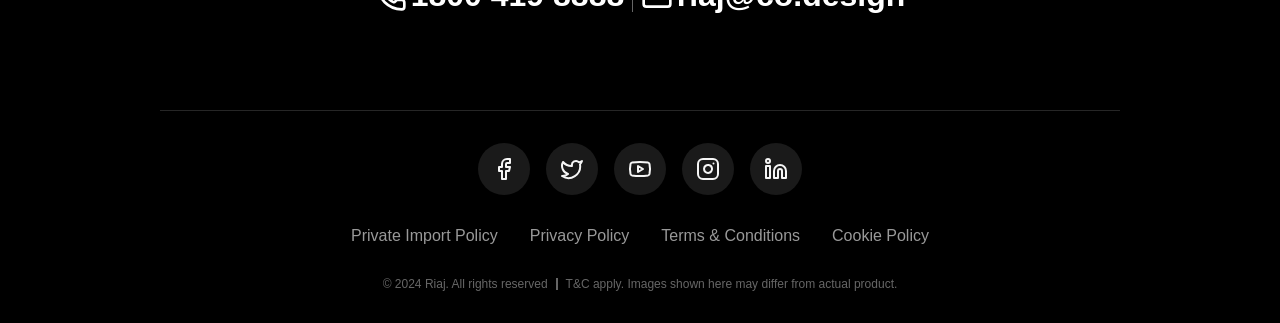
==== commit 2092dd13: "fix: update style folder" ====
--- a/index.html
+++ b/index.html
@@ -5,17 +5,17 @@
     <meta name="viewport" content="width=device-width, initial-scale=1.0" />
     <title>Motorcycle Brand</title>
 
-    <link rel="stylesheet" href="/index.css" />
-    <link rel="stylesheet" href="/styles/hero.css" />
-    <link rel="stylesheet" href="/styles/highlights.css" />
-    <link rel="stylesheet" href="/styles/motorcycles.css" />
-    <link rel="stylesheet" href="/styles/motoculture.css" />
-    <link rel="stylesheet" href="/styles/rides.css" />
-    <link rel="stylesheet" href="/styles/latest.css" />
-    <link rel="stylesheet" href="/styles/shop.css" />
-    <link rel="stylesheet" href="/styles/locate.css" />
-    <link rel="stylesheet" href="/styles/legacy.css" />
-    <link rel="stylesheet" href="/styles/footer.css" />
+    <link rel="stylesheet" href="./index.css" />
+    <link rel="stylesheet" href="./styles/hero.css" />
+    <link rel="stylesheet" href="./styles/highlights.css" />
+    <link rel="stylesheet" href="./styles/motorcycles.css" />
+    <link rel="stylesheet" href="./styles/motoculture.css" />
+    <link rel="stylesheet" href="./styles/rides.css" />
+    <link rel="stylesheet" href="./styles/latest.css" />
+    <link rel="stylesheet" href="./styles/shop.css" />
+    <link rel="stylesheet" href="./styles/locate.css" />
+    <link rel="stylesheet" href="./styles/legacy.css" />
+    <link rel="stylesheet" href="./styles/footer.css" />
   </head>
 
   <body>
@@ -30,6 +30,6 @@
     <div id="shop"></div>
     <div id="footer"></div>
 
-    <script src="/loadSections.js"></script>
+    <script src="./loadSections.js"></script>
   </body>
 </html>
--- a/index.css
+++ b/index.css
@@ -178,22 +178,6 @@
   color: #000;
 }
 
-/* ===== RESPONSIVE ===== */
-
-@media (max-width: 1024px) {
-  .side-slide {
-    display: none;
-  }
-
-  .navigation-container {
-    width: 90%;
-  }
-
-  .card-wrapper {
-    width: 90%;
-  }
-}
-
 .page-container {
 padding-inline: 10rem;
 
@@ -211,4 +195,42 @@
     font-weight: 700;
     margin-bottom: 2rem;
     margin-top: 2rem;
+}
+
+/* ===== GLOBAL RESPONSIVE ===== */
+
+@media (max-width: 1024px) {
+  .page-container {
+    padding-inline: 4rem;
+  }
+
+  .header-title {
+    font-size: 2rem;
+  }
+}
+
+@media (max-width: 768px) {
+  .page-container {
+    padding-inline: 1.5rem;
+  }
+
+  .section-gap {
+    padding-block: 2rem;
+  }
+
+  .header-title {
+    font-size: 1.75rem;
+    margin-bottom: 1.5rem;
+    margin-top: 1.5rem;
+  }
+}
+
+@media (max-width: 480px) {
+  .page-container {
+    padding-inline: 1rem;
+  }
+
+  .header-title {
+    font-size: 1.5rem;
+  }
 }
--- a/styles/hero.css
+++ b/styles/hero.css
@@ -139,20 +139,51 @@
 }
 
 /* Responsive */
-@media (max-width: 768px) {
+@media (max-width: 1024px) {
   .hero-banner-slide .info {
-    left: 2rem;
+    left: 4rem;
   }
 
   .hero-banner-slide .navigation-container {
-    left: 2rem;
+    left: 4rem;
+  }
+}
+
+@media (max-width: 768px) {
+  .hero-banner-slide .info {
+    left: 1.5rem;
+    right: 1.5rem;
+  }
+
+  .hero-banner-slide .navigation-container {
+    left: 1.5rem;
+    bottom: 18vh;
   }
 
   .hero-banner-slide h2 {
     font-size: 2rem;
   }
 
-  .scroll-to-explore {
-    right: 2rem;
+  .scroll-to-explore span {
+    font-size: 0.75rem;
+  }
+}
+
+@media (max-width: 480px) {
+  .hero-banner-slide h2 {
+    font-size: 1.5rem;
+  }
+
+  .hero-banner-slide button {
+    padding: 10px 20px;
+    font-size: 0.875rem;
+  }
+
+  .hero-banner-slide .navigation-item {
+    width: 40px;
+  }
+
+  .hero-banner-slide .navigation-item.active {
+    width: 60px;
   }
 }
--- a/styles/highlights.css
+++ b/styles/highlights.css
@@ -131,22 +131,6 @@
     color: #000;
 }
 
-/* ===== RESPONSIVE ===== */
-
-@media (max-width: 1024px) {
-    .side-slide {
-        display: none;
-    }
-
-    .navigation-container {
-        width: 90%;
-    }
-
-    .card-wrapper {
-        width: 90%;
-    }
-}
-
 
 
 /* ===== NAVIGATION LAYOUT ===== */
@@ -201,4 +185,66 @@
 .navigation-container button:hover {
     background: #fff;
     color: #000;
+}
+
+/* ===== RESPONSIVE ===== */
+
+@media (max-width: 1024px) {
+    .side-slide {
+        display: none;
+    }
+
+    .center-slide {
+        flex: 1;
+    }
+
+    .card-wrapper {
+        width: 90%;
+        max-width: 30rem;
+    }
+
+    .navigation-container {
+        width: 90%;
+        max-width: 33.5rem;
+    }
+}
+
+@media (max-width: 768px) {
+    .highlight-slider {
+        min-height: auto;
+    }
+
+    .slides-track {
+        gap: 2rem;
+    }
+
+    .card-wrapper {
+        padding: 1.5rem;
+        gap: 1.5rem;
+    }
+
+    .card-wrapper p {
+        font-size: 0.875rem;
+    }
+
+    .navigation-container button {
+        height: 3rem;
+        width: 3rem;
+    }
+
+    .navigation-container button svg {
+        width: 1.2rem;
+        height: 1.2rem;
+    }
+}
+
+@media (max-width: 480px) {
+    .card-wrapper {
+        width: 95%;
+        padding: 1rem;
+    }
+
+    .image-wrapper {
+        aspect-ratio: 16/9;
+    }
 }
--- a/styles/motorcycles.css
+++ b/styles/motorcycles.css
@@ -12,6 +12,8 @@
     align-items: center;
     gap: 2rem;
     padding: 2rem 0;
+
+
 }
 
 .motorcycles-section .navigation-container {
@@ -23,6 +25,8 @@
     gap: 3rem;
     z-index: 2;   /* above menus */
     pointer-events: auto;
+    width: 100%;
+    padding-inline: 2rem;
 }
 
 .motorcycles-section .navigation-container button {
@@ -108,4 +112,72 @@
     cursor: pointer;
     transition: 0.3s ease;
     text-transform: uppercase;
+}
+
+/* ===== RESPONSIVE ===== */
+
+@media (max-width: 1024px) {
+  .motorcycles-section .top-menu-wrapper ul {
+    gap: 2rem;
+  }
+
+  .motorcycles-section .top-menu-wrapper ul li {
+    font-size: 1.25rem;
+  }
+
+  .motorcycles-section .navigation-container {
+    padding-inline: 1rem;
+  }
+}
+
+@media (max-width: 768px) {
+  .motorcycles-section .top-menu-wrapper {
+    gap: 1.5rem;
+    padding: 1.5rem 0;
+  }
+
+  .motorcycles-section .top-menu-wrapper ul {
+    flex-wrap: wrap;
+    justify-content: center;
+    gap: 1rem 1.5rem;
+  }
+
+  .motorcycles-section .top-menu-wrapper ul li {
+    font-size: 1rem;
+    letter-spacing: -1px;
+  }
+
+  .motorcycles-section .navigation-container {
+    position: relative;
+    top: auto;
+    left: auto;
+    transform: none;
+    justify-content: center;
+    gap: 2rem;
+    padding: 1rem 0;
+  }
+
+  .motorcycles-section .navigation-container button {
+    height: 2.5rem;
+    width: 2.5rem;
+  }
+
+  .motorcycles-slides-track .side-slide {
+    min-width: 90dvw;
+  }
+
+  .motorcycles-section .motorcycles-actions .action-button {
+    padding: 0.75rem 1.5rem;
+    font-size: 0.875rem;
+  }
+}
+
+@media (max-width: 480px) {
+  .motorcycles-section .top-menu-wrapper ul li {
+    font-size: 0.875rem;
+  }
+
+  .motorcycles-slides-track .side-slide {
+    min-width: 95dvw;
+  }
 }
--- a/styles/motoculture.css
+++ b/styles/motoculture.css
@@ -1,5 +1,8 @@
 /* ===== SECTION ===== */
 
+.moto-culture-section {
+
+}
 .moto-culture-section {
 
 }
@@ -77,4 +80,58 @@
     font-size: 1.5rem;
     font-weight: 700;
     color: rgba(255,255,255,0.7);;
+}
+
+/* ===== RESPONSIVE ===== */
+
+@media (max-width: 1024px) {
+  .moto-culture-section .moto-culture-container {
+    gap: 2rem;
+    flex-wrap: wrap;
+    justify-content: center;
+  }
+
+  .moto-culture-section .moto-culture-card {
+    max-width: 22rem;
+  }
+}
+
+@media (max-width: 768px) {
+  .moto-culture-section .moto-culture-container {
+    flex-direction: column;
+    align-items: center;
+    gap: 1.5rem;
+  }
+
+  .moto-culture-section .moto-culture-card {
+    max-width: 100%;
+    width: 100%;
+    aspect-ratio: 4/5;
+  }
+
+  .moto-culture-section .card-content h3 {
+    font-size: 2rem;
+  }
+
+  .moto-culture-section .card-content h2 {
+    font-size: 1.25rem;
+  }
+}
+
+@media (max-width: 480px) {
+  .moto-culture-section .moto-culture-card {
+    aspect-ratio: 3/4;
+  }
+
+  .moto-culture-section .card-content {
+    padding: 1rem;
+  }
+
+  .moto-culture-section .card-content h3 {
+    font-size: 1.75rem;
+  }
+
+  .moto-culture-section .card-content h2 {
+    font-size: 1.1rem;
+  }
 }
--- a/styles/rides.css
+++ b/styles/rides.css
@@ -53,7 +53,7 @@
   z-index: 2;
   background: rgba(0, 0, 0, 0.35);
   display: flex;
-  align-items: flex-end;
+  justify-content: flex-end;
   padding: 1rem;
 }
 
@@ -63,3 +63,61 @@
   letter-spacing: 2px;
   color: #fff;
 }
+
+/* ===== RESPONSIVE ===== */
+
+@media (max-width: 1024px) {
+  .rides-container {
+    grid-template-columns: repeat(2, 1fr);
+    grid-template-rows: repeat(2, 35vh);
+  }
+
+  .rides-container .one {
+    grid-area: 1 / 1 / 2 / 2;
+  }
+
+  .rides-container .two {
+    grid-area: 1 / 2 / 2 / 3;
+  }
+
+  .rides-container .three {
+    grid-area: 2 / 1 / 3 / 2;
+  }
+
+  .rides-container .four {
+    grid-area: 2 / 2 / 3 / 3;
+  }
+}
+
+@media (max-width: 768px) {
+  .rides-container {
+    grid-template-columns: 1fr;
+    grid-template-rows: repeat(4, 30vh);
+    gap: 1rem;
+  }
+
+  .rides-container .one,
+  .rides-container .two,
+  .rides-container .three,
+  .rides-container .four {
+    grid-area: auto;
+  }
+
+  .rides-container .content-wrapper h3 {
+    font-size: 1.25rem;
+  }
+}
+
+@media (max-width: 480px) {
+  .rides-container {
+    grid-template-rows: repeat(4, 25vh);
+  }
+
+  .rides-container .content-wrapper {
+    padding: 0.75rem;
+  }
+
+  .rides-container .content-wrapper h3 {
+    font-size: 1rem;
+  }
+}
--- a/styles/latest.css
+++ b/styles/latest.css
@@ -108,4 +108,39 @@
         text-transform: uppercase;
         border: none;
         cursor: pointer;
-      }+      }
+
+/* ===== RESPONSIVE ===== */
+
+@media (max-width: 1024px) {
+  .latest-cards-container {
+    grid-template-columns: repeat(2, 1fr);
+  }
+}
+
+@media (max-width: 768px) {
+  .latest-top-content {
+    flex-direction: column;
+    align-items: flex-start;
+    gap: 1rem;
+  }
+
+  .latest-top-content h2 {
+    font-size: 1.5rem;
+  }
+
+  .latest-cards-container {
+    grid-template-columns: 1fr;
+    gap: 1.5rem;
+  }
+
+  .card-content h3 {
+    font-size: 1.25rem;
+  }
+}
+
+@media (max-width: 480px) {
+  .latest-card .image-wrapper {
+    aspect-ratio: 4 / 5;
+  }
+}
--- a/styles/shop.css
+++ b/styles/shop.css
@@ -85,4 +85,29 @@
 
 .shop-container .shop-card .shop-content-wrapper button:hover{
     background: rgba(255,255,255,0.2);
+}
+
+/* ===== RESPONSIVE ===== */
+
+@media (max-width: 768px) {
+  .shop-section h2 {
+    font-size: 1.75rem;
+  }
+
+  .shop-container {
+    grid-template-columns: 1fr;
+    gap: 1.5rem;
+  }
+
+  .shop-container .shop-card .image-wrapper {
+    aspect-ratio: 4 / 5;
+  }
+
+  .shop-container .shop-card .shop-content-wrapper h3 {
+    font-size: 1rem;
+  }
+
+  .shop-container .shop-card .shop-content-wrapper p {
+    font-size: 0.8rem;
+  }
 }
--- a/styles/locate.css
+++ b/styles/locate.css
@@ -126,4 +126,63 @@
     transition: all 0.3s ease;
     font-weight: 100;
     border: 1px solid rgba(255,255,255,0.08);
+}
+
+/* ===== RESPONSIVE ===== */
+
+@media (max-width: 1024px) {
+  .locate-us-container {
+    width: calc(100vw - 8rem);
+  }
+}
+
+@media (max-width: 768px) {
+  .locate-us-section {
+    padding: 2rem 0;
+  }
+
+  .locate-us-container {
+    width: calc(100vw - 3rem);
+    aspect-ratio: auto;
+    min-height: 400px;
+  }
+
+  .locate-us-content {
+    flex-direction: column;
+    gap: 2rem;
+    text-align: center;
+    padding: 1.5rem;
+  }
+
+  .locate-us-info {
+    max-width: 100%;
+  }
+
+  .locate-us-info h2 {
+    font-size: 1.75rem;
+  }
+
+  .locate-us-info p {
+    font-size: 0.875rem;
+  }
+
+  .locate-us-form form {
+    width: 100%;
+  }
+
+  .locate-us-form form .form-group input,
+  .locate-us-form form .form-group button {
+    width: 100%;
+  }
+}
+
+@media (max-width: 480px) {
+  .locate-us-container {
+    width: calc(100vw - 2rem);
+    min-height: 450px;
+  }
+
+  .locate-us-info h2 {
+    font-size: 1.5rem;
+  }
 }
--- a/styles/legacy.css
+++ b/styles/legacy.css
@@ -1,48 +1,240 @@
+/* SECTION */
+
 .legacy-section{
-  background-color:  rgba(41, 40, 40, 0.9);
-}
-
-.legacy-section .legacy-container{
-    display: flex;
-    flex-direction: column;
-    gap: 1rem;
-}
-
-.legacy-section .legacy-container .header-title{
-    text-align: left;
-}
-
-.legacy-section .legacy-container .slider-container{
-    position: relative;
-}
-.legacy-section .legacy-container .slider-container .legacy-navigation-container{
-    position: absolute;
-    top: 50%;
-    left: 0;
-    width: 100%;
-    transform: translateY(-50%);
-    pointer-events: none; 
-}
-.legacy-section button{
-    background: rgba(255, 255, 255, 0.1);
-    color: white;
-    border: none;
-    padding: 0.5rem 1rem;
-    cursor: pointer;
-    width: 3rem;
-    height: 3rem;
-    border-radius: 50%;
-    backdrop-filter: blur(10px);
-    border: 1px solid rgba(255, 255, 255, 0.2);
-    position: absolute;
-    pointer-events: auto;
-    z-index: 5;
-}
-
-.legacy-section .legacy-container .slider-container .legacy-navigation-container .prev-btn{
-    left: -1.5rem;
-}
-
-.legacy-section .legacy-container .slider-container .legacy-navigation-container .next-btn{
-    right: -1.5rem;
+  background-color: rgba(41,40,40,0.5);
+  color: white;
+  padding: 4rem 0;
+}
+
+
+/* CONTAINER */
+
+.legacy-container{
+  display: flex;
+  flex-direction: column;
+  gap: 2rem;
+}
+
+
+/* HEADER */
+
+.header-title{
+  text-align: left;
+}
+
+
+/* SLIDER */
+
+.slider-container{
+  position: relative;
+  overflow: visible;
+}
+
+
+/* SLIDE */
+
+.legacy-slide{
+  position: relative;
+  overflow: hidden;
+}
+
+
+/* IMAGE */
+
+.image-wrapper{
+  position: relative;
+  width: 100%;
+  height: 400px;
+}
+
+.image-wrapper img{
+  width: 100%;
+  height: 100%;
+  object-fit: cover;
+  display: block;
+}
+
+
+/* IMAGE OVERLAY */
+
+.overlay{
+  position: absolute;
+  inset: 0;
+  background: linear-gradient(
+    to top,
+    rgba(0,0,0,0.6),
+    rgba(0,0,0,0.2)
+  );
+}
+
+
+/* TEXT CONTENT */
+
+.content-wrapper{
+  position: absolute;
+  bottom: 2rem;
+  left: 2rem;
+  max-width: 400px;
+}
+
+.content-wrapper h3{
+  margin-bottom: 0.5rem;
+  font-size: 1.5rem;
+}
+
+.content-wrapper p{
+  font-size: 0.95rem;
+  line-height: 1.5;
+}
+
+
+/* NAVIGATION */
+
+.legacy-navigation-container{
+  position: absolute;
+  top: 50%;
+  left: 0;
+  width: 100%;
+  transform: translateY(-50%);
+  pointer-events: none;
+  z-index: 10;
+}
+
+
+/* NAV BUTTON */
+
+.nav-btn{
+  position: absolute;
+  pointer-events: auto;
+
+  width: 3rem;
+  height: 3rem;
+
+  border-radius: 50%;
+  border: 1px solid rgba(255,255,255,0.2);
+
+  background: rgba(255,255,255,0.1);
+  backdrop-filter: blur(10px);
+
+  color: white;
+  cursor: pointer;
+
+  display: flex;
+  align-items: center;
+  justify-content: center;
+
+  font-size: 1.2rem;
+
+  transition: 0.3s;
+}
+
+
+/* NAV POSITIONS */
+
+.prev-btn{
+  left: -1.5rem;
+}
+
+.next-btn{
+  right: -1.5rem;
+}
+
+
+/* HOVER */
+
+.nav-btn:hover{
+  background: white;
+  color: black;
+}
+
+
+/* EXPLORE BUTTON */
+
+.explore-btn{
+  align-self: center;
+
+background-image: linear-gradient(to right, #56565a, #3c3d3d);
+  border: none;
+
+  color: white;
+  padding: 0.75rem 2rem;
+  cursor: pointer;
+  letter-spacing: 1px;
+  transition: 0.3s;
+  text-transform: uppercase;
+}
+
+.explore-btn:hover{
+  background: white;
+  color: black;
+}
+
+/* ===== RESPONSIVE ===== */
+
+@media (max-width: 1024px) {
+  .legacy-section {
+    padding: 3rem 0;
+  }
+
+  .image-wrapper {
+    height: 350px;
+  }
+
+  .prev-btn {
+    left: 0.5rem;
+  }
+
+  .next-btn {
+    right: 0.5rem;
+  }
+}
+
+@media (max-width: 768px) {
+  .legacy-section {
+    padding: 2rem 0;
+  }
+
+  .image-wrapper {
+    height: 300px;
+  }
+
+  .content-wrapper {
+    left: 1.5rem;
+    bottom: 1.5rem;
+    max-width: calc(100% - 3rem);
+  }
+
+  .content-wrapper h3 {
+    font-size: 1.25rem;
+  }
+
+  .content-wrapper p {
+    font-size: 0.875rem;
+  }
+
+  .nav-btn {
+    width: 2.5rem;
+    height: 2.5rem;
+    font-size: 1rem;
+  }
+
+  .explore-btn {
+    padding: 0.6rem 1.5rem;
+    font-size: 0.875rem;
+  }
+}
+
+@media (max-width: 480px) {
+  .image-wrapper {
+    height: 250px;
+  }
+
+  .content-wrapper h3 {
+    font-size: 1.1rem;
+  }
+
+  .content-wrapper p {
+    font-size: 0.8rem;
+    line-height: 1.4;
+  }
 }
--- a/styles/footer.css
+++ b/styles/footer.css
@@ -191,3 +191,70 @@
     height: 1em;
 }
 
+/* ===== RESPONSIVE ===== */
+
+@media (max-width: 1024px) {
+  .footer-middle-section {
+    grid-template-columns: repeat(2, 1fr);
+    gap: 2rem;
+  }
+}
+
+@media (max-width: 768px) {
+  .top-footer-section {
+    grid-template-columns: 1fr;
+    gap: 1rem;
+  }
+
+  .footer-middle-section {
+    grid-template-columns: 1fr;
+    gap: 2rem;
+    text-align: center;
+  }
+
+  .footer-middle-section ul li.footer-cat-title::before {
+    display: none;
+  }
+
+  .footer-bottom-section .contact-info h4 {
+    font-size: 1.5rem;
+    flex-wrap: wrap;
+    justify-content: center;
+  }
+
+  .footer-bottom-section .links .page-links {
+    flex-wrap: wrap;
+    gap: 1rem;
+    font-size: 0.875rem;
+  }
+
+  .copyright {
+    flex-wrap: wrap;
+    text-align: center;
+    justify-content: center;
+  }
+}
+
+@media (max-width: 480px) {
+  .footer-info-card {
+    padding: 0.75rem;
+  }
+
+  .footer-info-card .icon {
+    width: 2.5em;
+    height: 2.5em;
+  }
+
+  .footer-bottom-section .contact-info {
+    padding-block: 2rem;
+  }
+
+  .footer-bottom-section .contact-info h4 {
+    font-size: 1.25rem;
+  }
+
+  .footer-bottom-section .links .social-links a {
+    padding: 0.6rem;
+  }
+}
+
